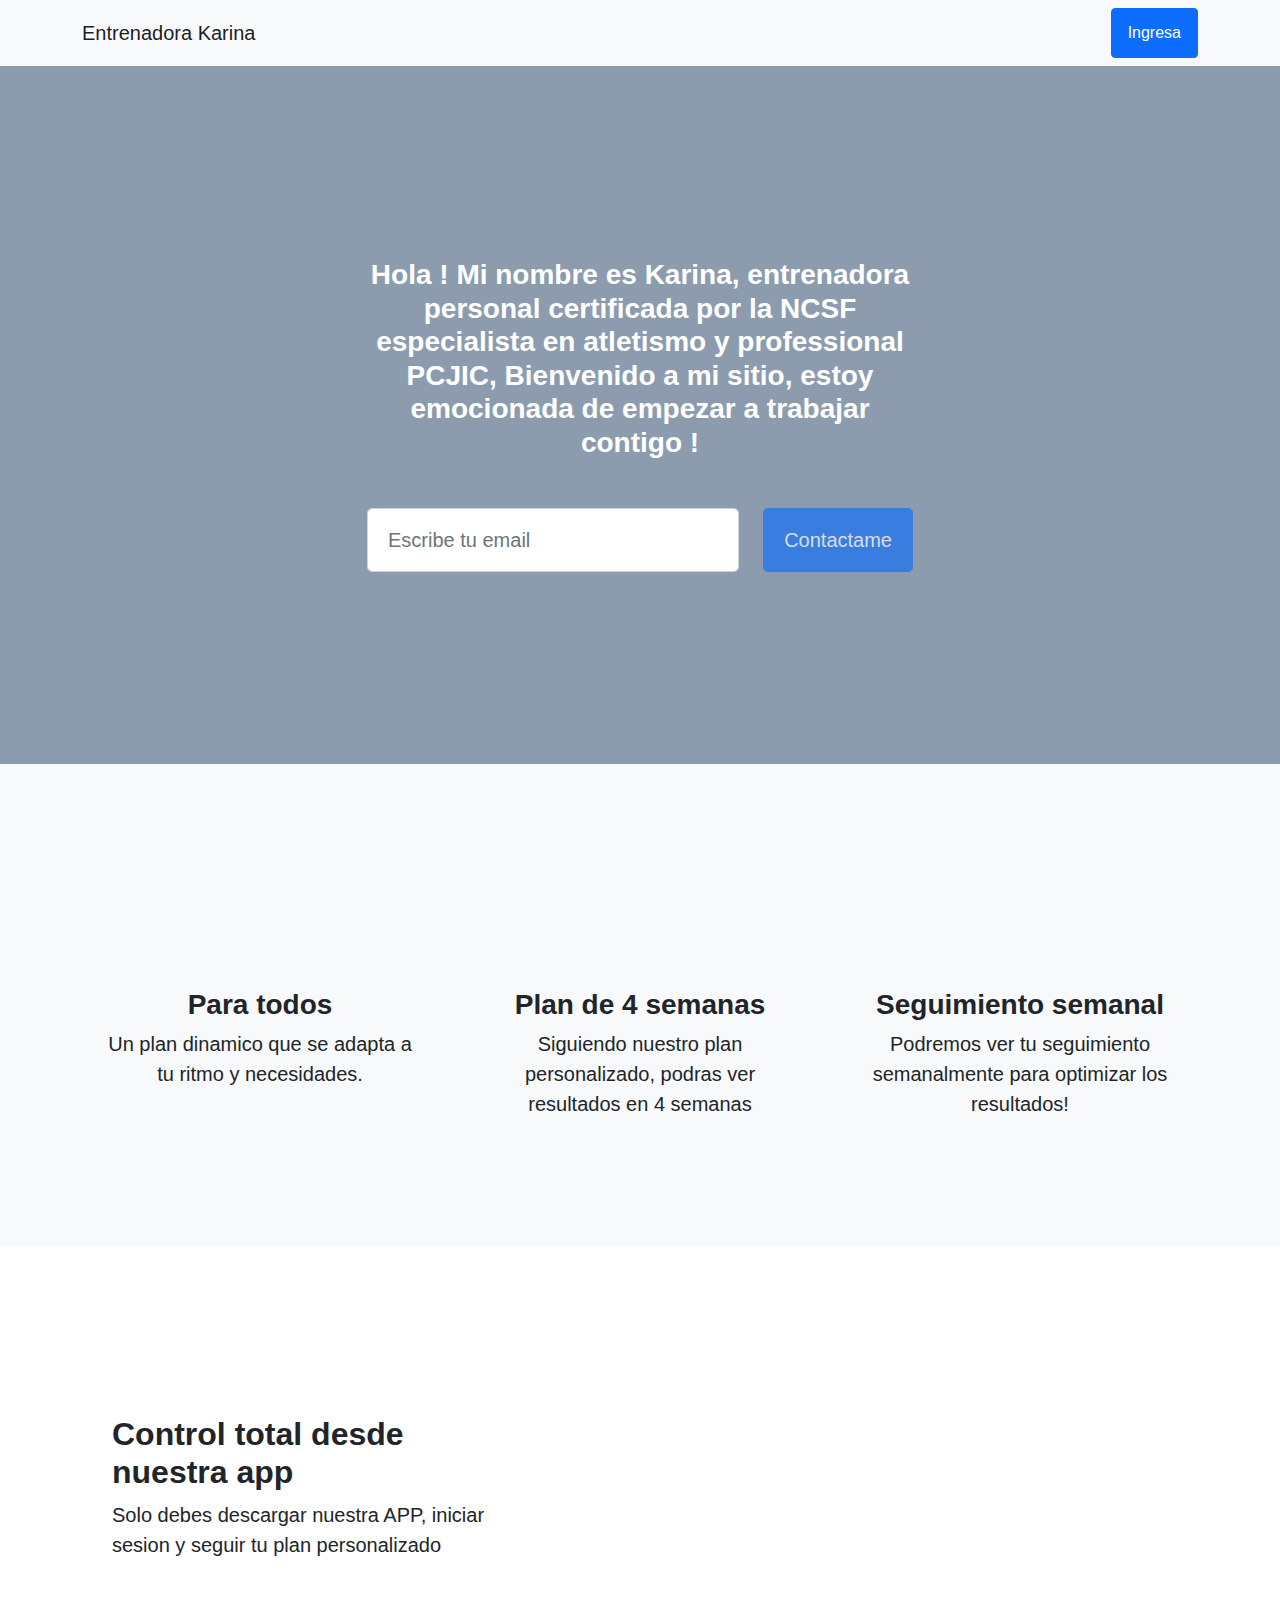
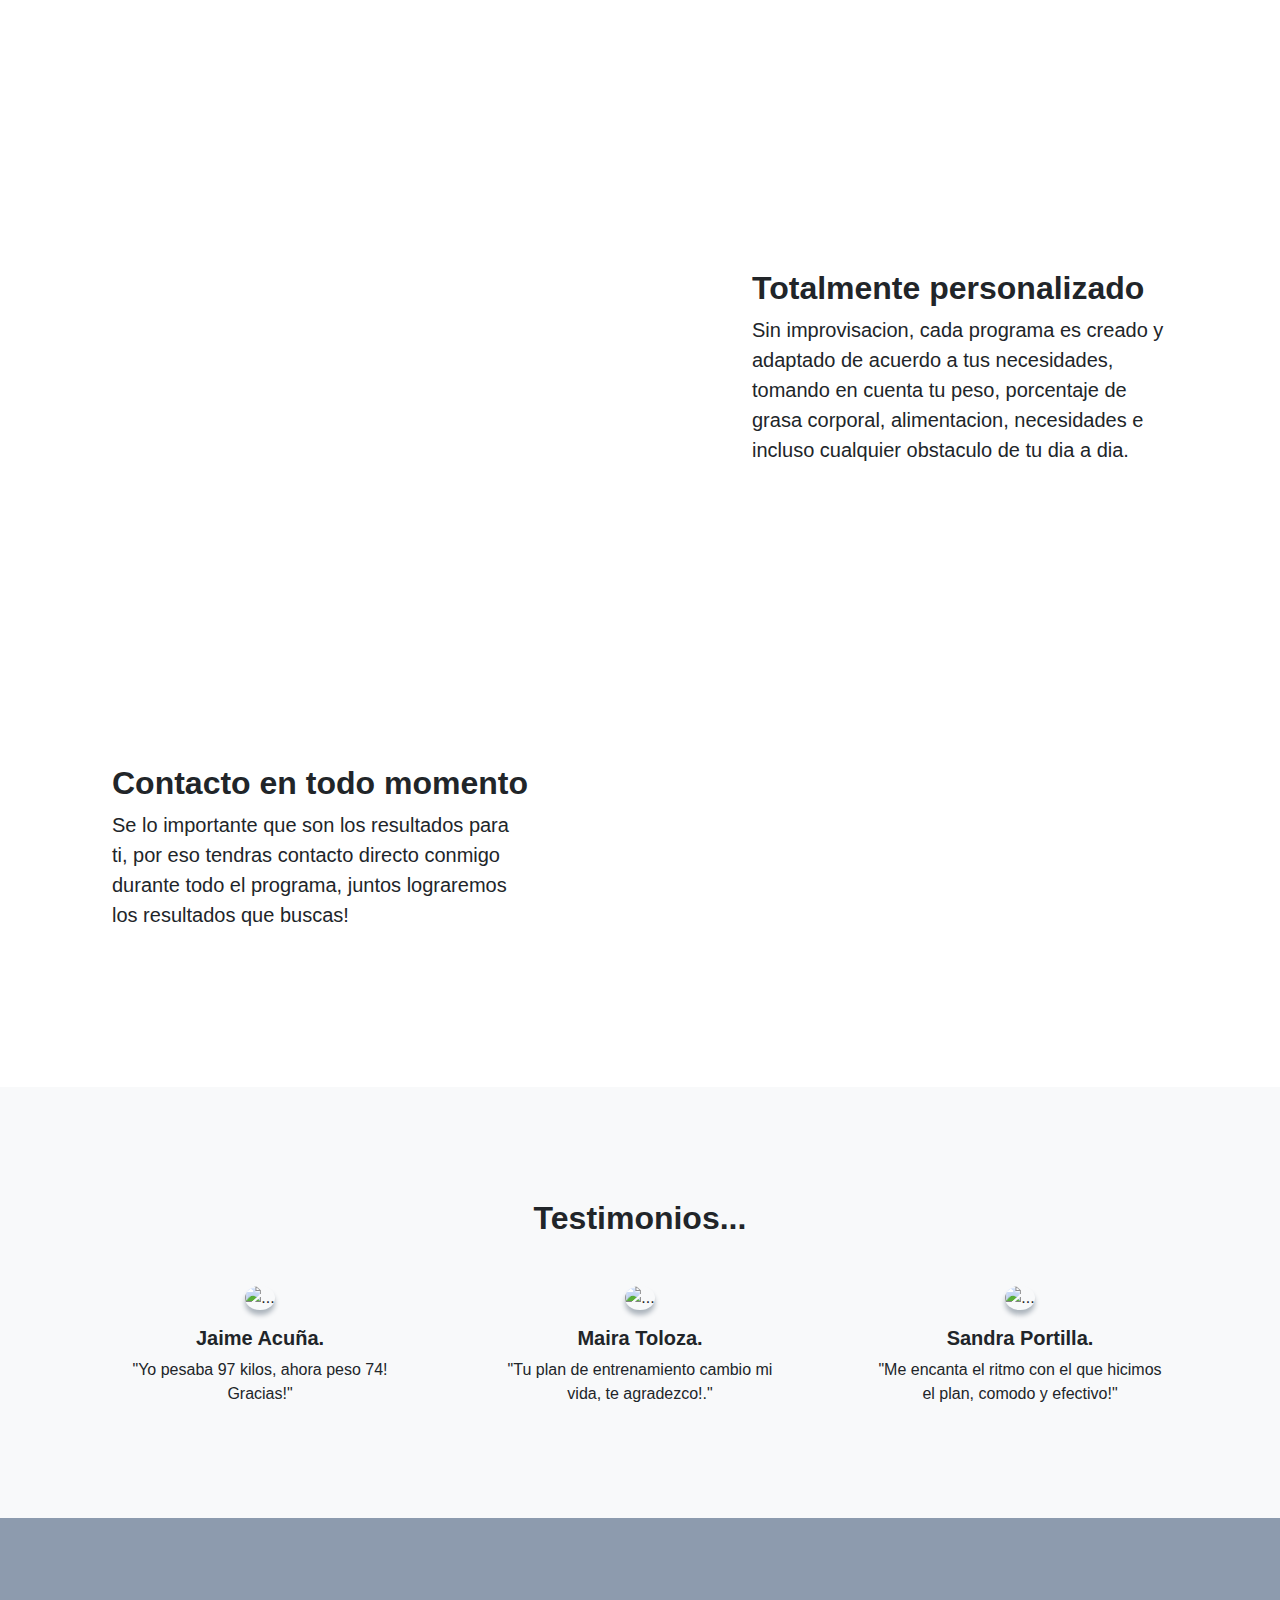
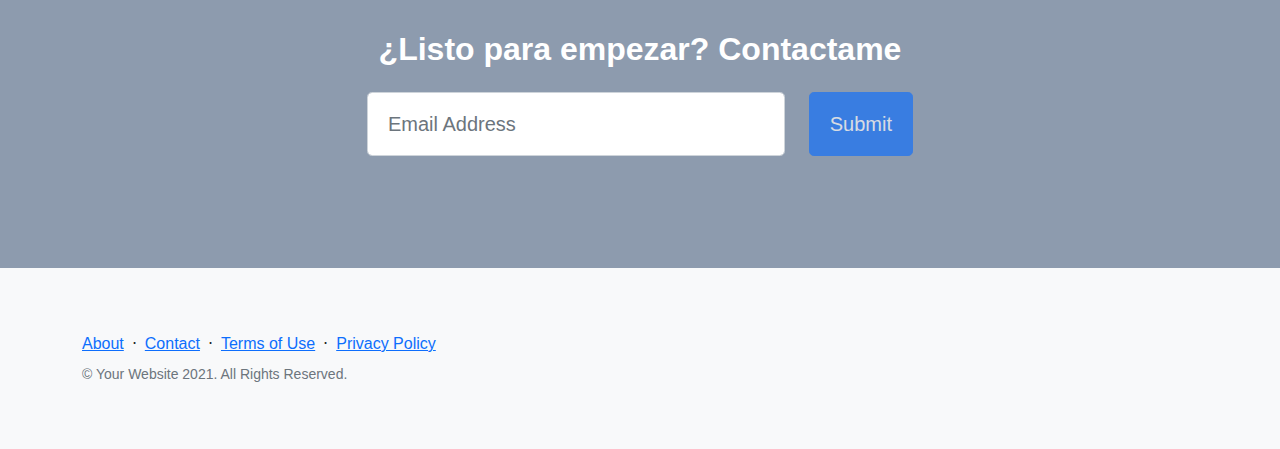
==== index.html @ 5a726311 "Add files via upload" ====
<!DOCTYPE html><html lang="en"><head>
  <meta charset="utf-8">
  <title>CV</title>
  <base href="/">
  <meta name="viewport" content="width=device-width, initial-scale=1">
  <link rel="icon" type="image/x-icon" href="favicon.ico">
<style>:root{--bs-blue:#0d6efd;--bs-indigo:#6610f2;--bs-purple:#6f42c1;--bs-pink:#d63384;--bs-red:#dc3545;--bs-orange:#fd7e14;--bs-yellow:#ffc107;--bs-green:#198754;--bs-teal:#20c997;--bs-cyan:#0dcaf0;--bs-white:#fff;--bs-gray:#6c757d;--bs-gray-dark:#343a40;--bs-gray-100:#f8f9fa;--bs-gray-200:#e9ecef;--bs-gray-300:#dee2e6;--bs-gray-400:#ced4da;--bs-gray-500:#adb5bd;--bs-gray-600:#6c757d;--bs-gray-700:#495057;--bs-gray-800:#343a40;--bs-gray-900:#212529;--bs-primary:#0d6efd;--bs-secondary:#6c757d;--bs-success:#198754;--bs-info:#0dcaf0;--bs-warning:#ffc107;--bs-danger:#dc3545;--bs-light:#f8f9fa;--bs-dark:#212529;--bs-primary-rgb:13, 110, 253;--bs-secondary-rgb:108, 117, 125;--bs-success-rgb:25, 135, 84;--bs-info-rgb:13, 202, 240;--bs-warning-rgb:255, 193, 7;--bs-danger-rgb:220, 53, 69;--bs-light-rgb:248, 249, 250;--bs-dark-rgb:33, 37, 41;--bs-white-rgb:255, 255, 255;--bs-black-rgb:0, 0, 0;--bs-body-color-rgb:33, 37, 41;--bs-body-bg-rgb:255, 255, 255;--bs-font-sans-serif:system-ui, -apple-system, "Segoe UI", Roboto, "Helvetica Neue", Arial, "Noto Sans", "Liberation Sans", sans-serif, "Apple Color Emoji", "Segoe UI Emoji", "Segoe UI Symbol", "Noto Color Emoji";--bs-font-monospace:SFMono-Regular, Menlo, Monaco, Consolas, "Liberation Mono", "Courier New", monospace;--bs-gradient:linear-gradient(180deg, rgba(255, 255, 255, .15), rgba(255, 255, 255, 0));--bs-body-font-family:Lato, -apple-system, BlinkMacSystemFont, Segoe UI, Roboto, Helvetica Neue, Arial, sans-serif, Apple Color Emoji, Segoe UI Emoji, Segoe UI Symbol, Noto Color Emoji;--bs-body-font-size:1rem;--bs-body-font-weight:400;--bs-body-line-height:1.5;--bs-body-color:#212529;--bs-body-bg:#fff}*,*:before,*:after{box-sizing:border-box}@media (prefers-reduced-motion: no-preference){:root{scroll-behavior:smooth}}body{margin:0;font-family:var(--bs-body-font-family);font-size:var(--bs-body-font-size);font-weight:var(--bs-body-font-weight);line-height:var(--bs-body-line-height);color:var(--bs-body-color);text-align:var(--bs-body-text-align);background-color:var(--bs-body-bg);-webkit-text-size-adjust:100%;-webkit-tap-highlight-color:rgba(0,0,0,0)}</style><link rel="stylesheet" href="styles.e2f59f0af51dea99.css" media="print" onload="this.media='all'"><noscript><link rel="stylesheet" href="styles.e2f59f0af51dea99.css"></noscript></head>
<body>
  <app-root></app-root>
<script src="runtime.e2c9b19d5c4a4016.js" type="module"></script><script src="polyfills.3b43bd88f3880bba.js" type="module"></script><script src="scripts.d58725ca9911d885.js" defer></script><script src="main.9720ee93a40062c8.js" type="module"></script>

</body></html>
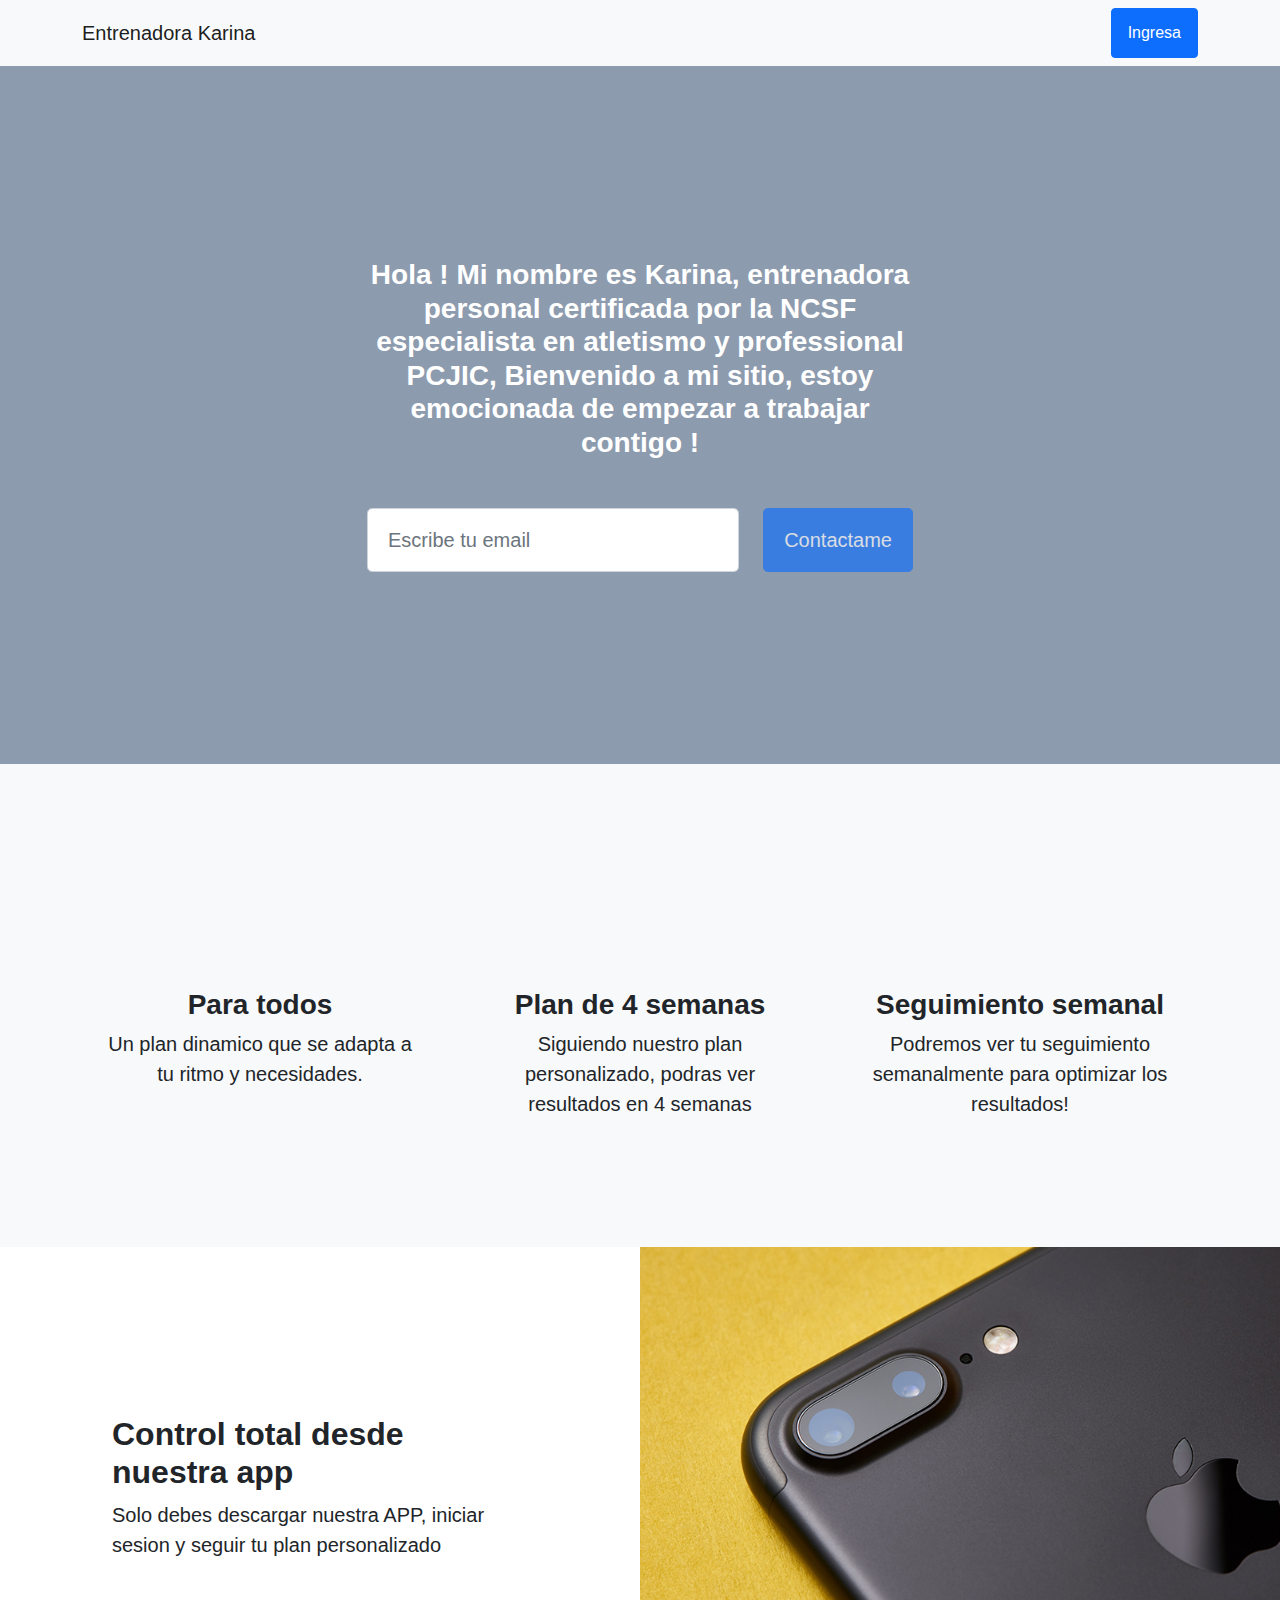
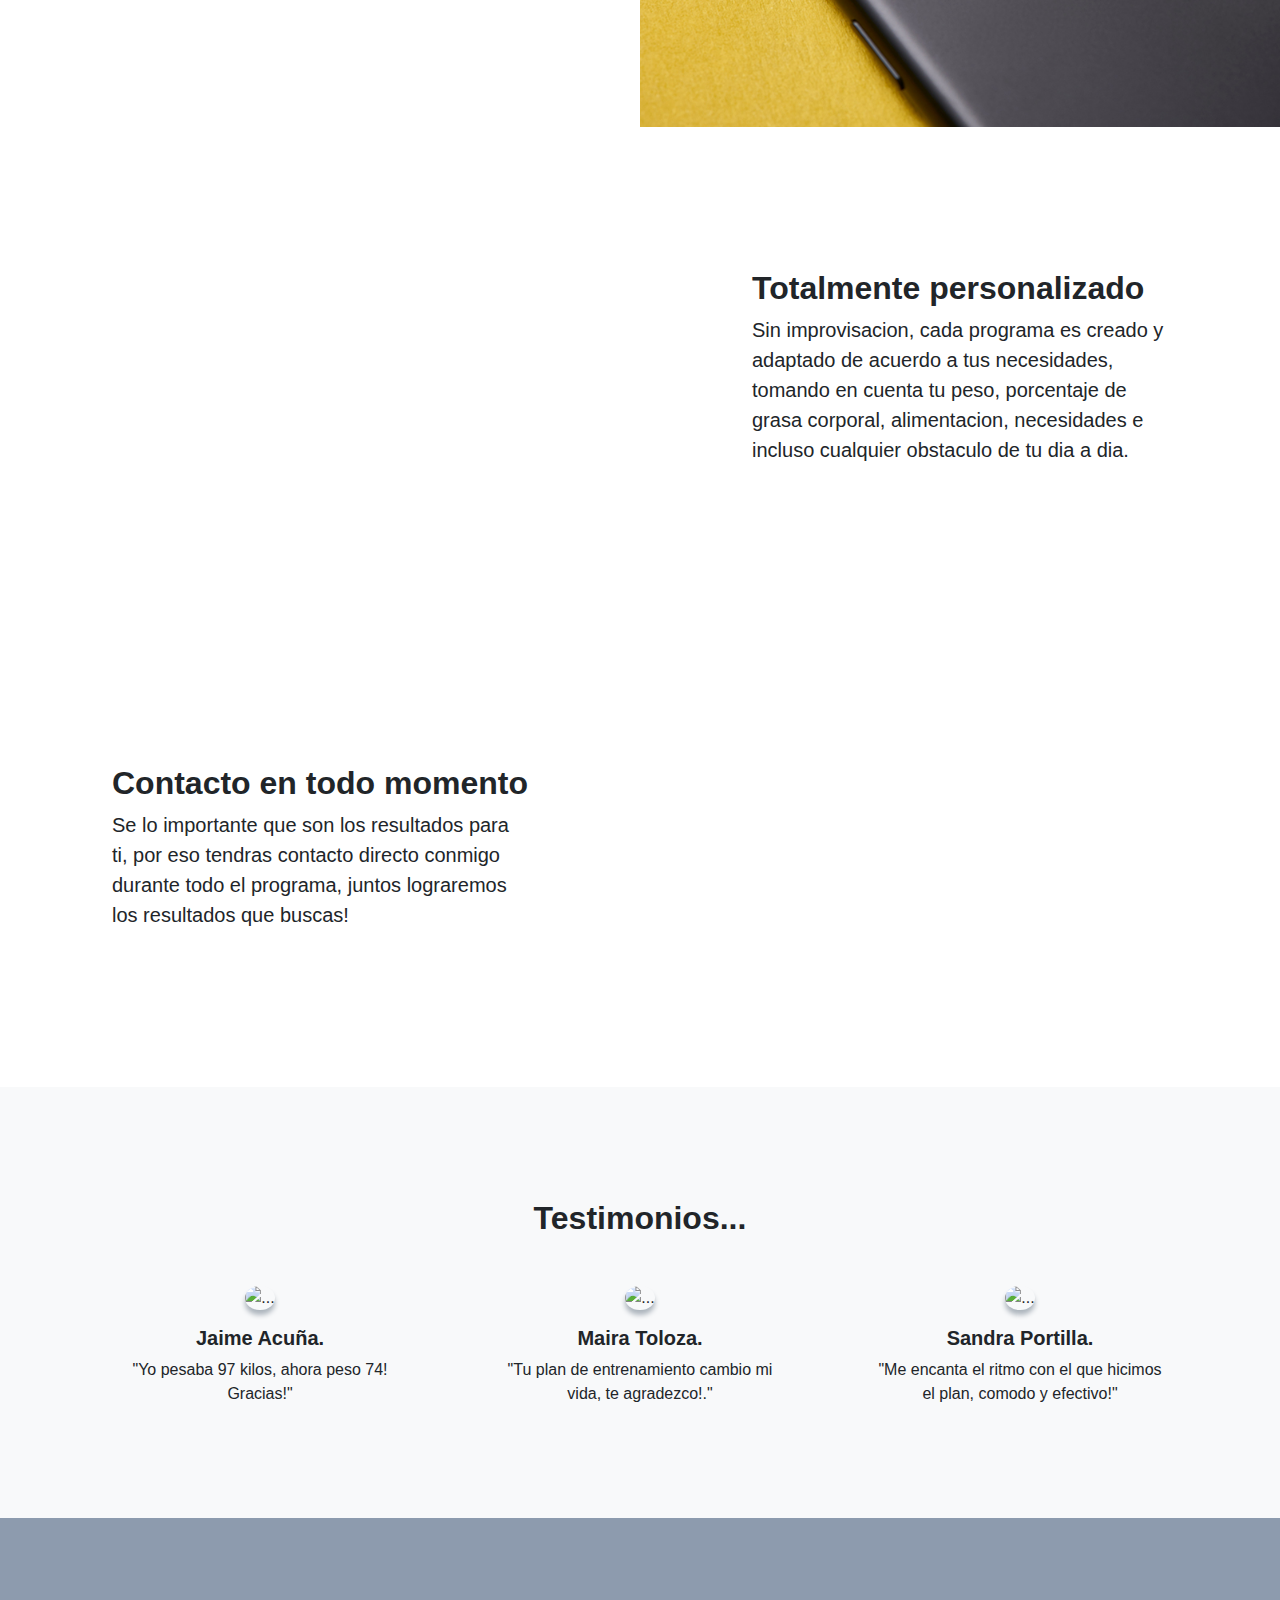
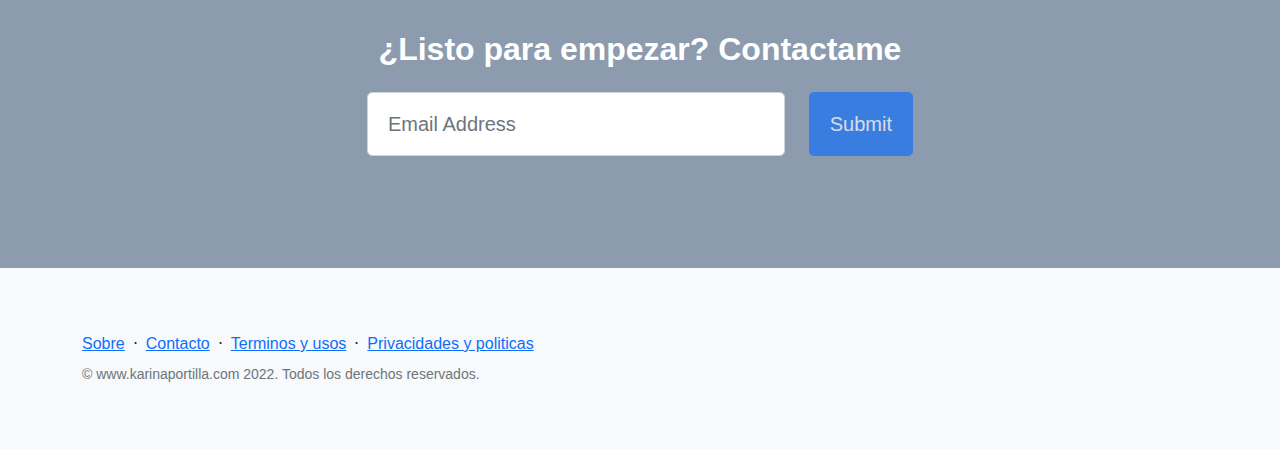
==== commit 997b8c19: "Add files via upload" ====
--- a/index.html
+++ b/index.html
@@ -7,6 +7,6 @@
 <style>:root{--bs-blue:#0d6efd;--bs-indigo:#6610f2;--bs-purple:#6f42c1;--bs-pink:#d63384;--bs-red:#dc3545;--bs-orange:#fd7e14;--bs-yellow:#ffc107;--bs-green:#198754;--bs-teal:#20c997;--bs-cyan:#0dcaf0;--bs-white:#fff;--bs-gray:#6c757d;--bs-gray-dark:#343a40;--bs-gray-100:#f8f9fa;--bs-gray-200:#e9ecef;--bs-gray-300:#dee2e6;--bs-gray-400:#ced4da;--bs-gray-500:#adb5bd;--bs-gray-600:#6c757d;--bs-gray-700:#495057;--bs-gray-800:#343a40;--bs-gray-900:#212529;--bs-primary:#0d6efd;--bs-secondary:#6c757d;--bs-success:#198754;--bs-info:#0dcaf0;--bs-warning:#ffc107;--bs-danger:#dc3545;--bs-light:#f8f9fa;--bs-dark:#212529;--bs-primary-rgb:13, 110, 253;--bs-secondary-rgb:108, 117, 125;--bs-success-rgb:25, 135, 84;--bs-info-rgb:13, 202, 240;--bs-warning-rgb:255, 193, 7;--bs-danger-rgb:220, 53, 69;--bs-light-rgb:248, 249, 250;--bs-dark-rgb:33, 37, 41;--bs-white-rgb:255, 255, 255;--bs-black-rgb:0, 0, 0;--bs-body-color-rgb:33, 37, 41;--bs-body-bg-rgb:255, 255, 255;--bs-font-sans-serif:system-ui, -apple-system, "Segoe UI", Roboto, "Helvetica Neue", Arial, "Noto Sans", "Liberation Sans", sans-serif, "Apple Color Emoji", "Segoe UI Emoji", "Segoe UI Symbol", "Noto Color Emoji";--bs-font-monospace:SFMono-Regular, Menlo, Monaco, Consolas, "Liberation Mono", "Courier New", monospace;--bs-gradient:linear-gradient(180deg, rgba(255, 255, 255, .15), rgba(255, 255, 255, 0));--bs-body-font-family:Lato, -apple-system, BlinkMacSystemFont, Segoe UI, Roboto, Helvetica Neue, Arial, sans-serif, Apple Color Emoji, Segoe UI Emoji, Segoe UI Symbol, Noto Color Emoji;--bs-body-font-size:1rem;--bs-body-font-weight:400;--bs-body-line-height:1.5;--bs-body-color:#212529;--bs-body-bg:#fff}*,*:before,*:after{box-sizing:border-box}@media (prefers-reduced-motion: no-preference){:root{scroll-behavior:smooth}}body{margin:0;font-family:var(--bs-body-font-family);font-size:var(--bs-body-font-size);font-weight:var(--bs-body-font-weight);line-height:var(--bs-body-line-height);color:var(--bs-body-color);text-align:var(--bs-body-text-align);background-color:var(--bs-body-bg);-webkit-text-size-adjust:100%;-webkit-tap-highlight-color:rgba(0,0,0,0)}</style><link rel="stylesheet" href="styles.e2f59f0af51dea99.css" media="print" onload="this.media='all'"><noscript><link rel="stylesheet" href="styles.e2f59f0af51dea99.css"></noscript></head>
 <body>
   <app-root></app-root>
-<script src="runtime.e2c9b19d5c4a4016.js" type="module"></script><script src="polyfills.3b43bd88f3880bba.js" type="module"></script><script src="scripts.d58725ca9911d885.js" defer></script><script src="main.9720ee93a40062c8.js" type="module"></script>
+<script src="runtime.e2c9b19d5c4a4016.js" type="module"></script><script src="polyfills.3b43bd88f3880bba.js" type="module"></script><script src="scripts.d58725ca9911d885.js" defer></script><script src="main.10949dfa652da45e.js" type="module"></script>
 
 </body></html>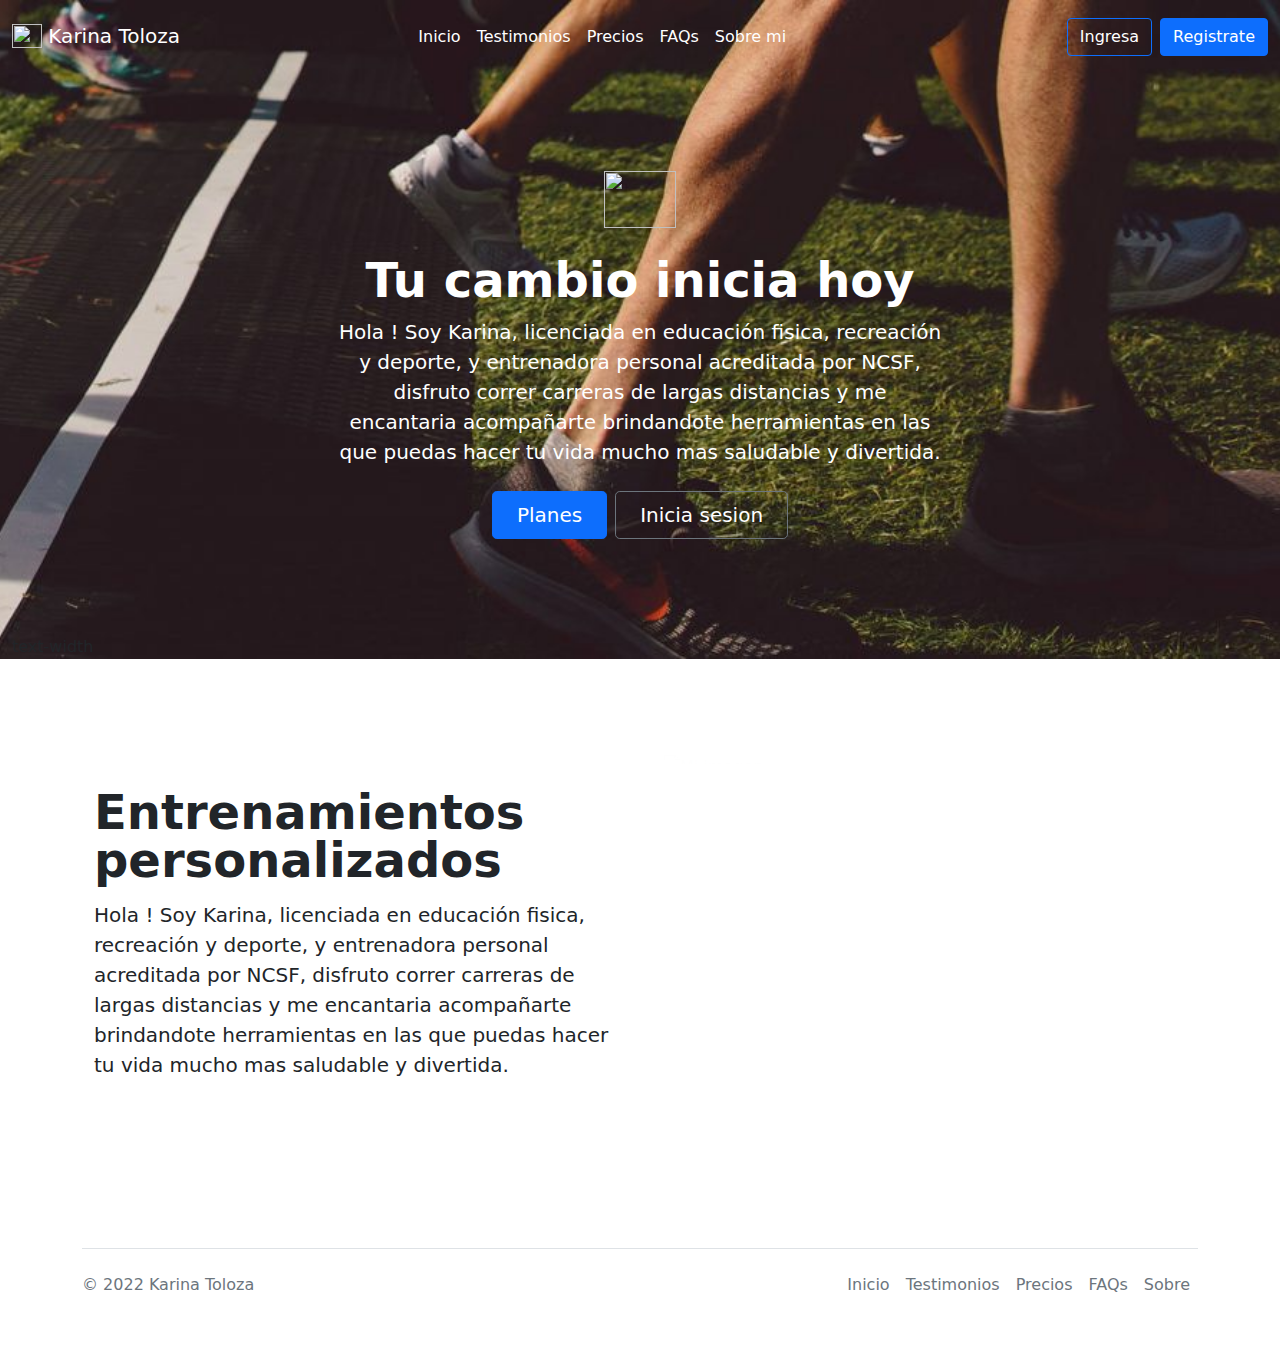
==== commit 876db4f0: "Add files via upload" ====
--- a/index.html
+++ b/index.html
@@ -1,12 +1,12 @@
 <!DOCTYPE html><html lang="en"><head>
   <meta charset="utf-8">
-  <title>CV</title>
+  <title>Karina Toloza</title>
   <base href="/">
   <meta name="viewport" content="width=device-width, initial-scale=1">
   <link rel="icon" type="image/x-icon" href="favicon.ico">
-<style>:root{--bs-blue:#0d6efd;--bs-indigo:#6610f2;--bs-purple:#6f42c1;--bs-pink:#d63384;--bs-red:#dc3545;--bs-orange:#fd7e14;--bs-yellow:#ffc107;--bs-green:#198754;--bs-teal:#20c997;--bs-cyan:#0dcaf0;--bs-white:#fff;--bs-gray:#6c757d;--bs-gray-dark:#343a40;--bs-gray-100:#f8f9fa;--bs-gray-200:#e9ecef;--bs-gray-300:#dee2e6;--bs-gray-400:#ced4da;--bs-gray-500:#adb5bd;--bs-gray-600:#6c757d;--bs-gray-700:#495057;--bs-gray-800:#343a40;--bs-gray-900:#212529;--bs-primary:#0d6efd;--bs-secondary:#6c757d;--bs-success:#198754;--bs-info:#0dcaf0;--bs-warning:#ffc107;--bs-danger:#dc3545;--bs-light:#f8f9fa;--bs-dark:#212529;--bs-primary-rgb:13, 110, 253;--bs-secondary-rgb:108, 117, 125;--bs-success-rgb:25, 135, 84;--bs-info-rgb:13, 202, 240;--bs-warning-rgb:255, 193, 7;--bs-danger-rgb:220, 53, 69;--bs-light-rgb:248, 249, 250;--bs-dark-rgb:33, 37, 41;--bs-white-rgb:255, 255, 255;--bs-black-rgb:0, 0, 0;--bs-body-color-rgb:33, 37, 41;--bs-body-bg-rgb:255, 255, 255;--bs-font-sans-serif:system-ui, -apple-system, "Segoe UI", Roboto, "Helvetica Neue", Arial, "Noto Sans", "Liberation Sans", sans-serif, "Apple Color Emoji", "Segoe UI Emoji", "Segoe UI Symbol", "Noto Color Emoji";--bs-font-monospace:SFMono-Regular, Menlo, Monaco, Consolas, "Liberation Mono", "Courier New", monospace;--bs-gradient:linear-gradient(180deg, rgba(255, 255, 255, .15), rgba(255, 255, 255, 0));--bs-body-font-family:Lato, -apple-system, BlinkMacSystemFont, Segoe UI, Roboto, Helvetica Neue, Arial, sans-serif, Apple Color Emoji, Segoe UI Emoji, Segoe UI Symbol, Noto Color Emoji;--bs-body-font-size:1rem;--bs-body-font-weight:400;--bs-body-line-height:1.5;--bs-body-color:#212529;--bs-body-bg:#fff}*,*:before,*:after{box-sizing:border-box}@media (prefers-reduced-motion: no-preference){:root{scroll-behavior:smooth}}body{margin:0;font-family:var(--bs-body-font-family);font-size:var(--bs-body-font-size);font-weight:var(--bs-body-font-weight);line-height:var(--bs-body-line-height);color:var(--bs-body-color);text-align:var(--bs-body-text-align);background-color:var(--bs-body-bg);-webkit-text-size-adjust:100%;-webkit-tap-highlight-color:rgba(0,0,0,0)}</style><link rel="stylesheet" href="styles.e2f59f0af51dea99.css" media="print" onload="this.media='all'"><noscript><link rel="stylesheet" href="styles.e2f59f0af51dea99.css"></noscript></head>
+<style>@charset "UTF-8";:root{--bs-blue:#0d6efd;--bs-indigo:#6610f2;--bs-purple:#6f42c1;--bs-pink:#d63384;--bs-red:#dc3545;--bs-orange:#fd7e14;--bs-yellow:#ffc107;--bs-green:#198754;--bs-teal:#20c997;--bs-cyan:#0dcaf0;--bs-white:#fff;--bs-gray:#6c757d;--bs-gray-dark:#343a40;--bs-gray-100:#f8f9fa;--bs-gray-200:#e9ecef;--bs-gray-300:#dee2e6;--bs-gray-400:#ced4da;--bs-gray-500:#adb5bd;--bs-gray-600:#6c757d;--bs-gray-700:#495057;--bs-gray-800:#343a40;--bs-gray-900:#212529;--bs-primary:#0d6efd;--bs-secondary:#6c757d;--bs-success:#198754;--bs-info:#0dcaf0;--bs-warning:#ffc107;--bs-danger:#dc3545;--bs-light:#f8f9fa;--bs-dark:#212529;--bs-primary-rgb:13,110,253;--bs-secondary-rgb:108,117,125;--bs-success-rgb:25,135,84;--bs-info-rgb:13,202,240;--bs-warning-rgb:255,193,7;--bs-danger-rgb:220,53,69;--bs-light-rgb:248,249,250;--bs-dark-rgb:33,37,41;--bs-white-rgb:255,255,255;--bs-black-rgb:0,0,0;--bs-body-color-rgb:33,37,41;--bs-body-bg-rgb:255,255,255;--bs-font-sans-serif:system-ui,-apple-system,"Segoe UI",Roboto,"Helvetica Neue",Arial,"Noto Sans","Liberation Sans",sans-serif,"Apple Color Emoji","Segoe UI Emoji","Segoe UI Symbol","Noto Color Emoji";--bs-font-monospace:SFMono-Regular,Menlo,Monaco,Consolas,"Liberation Mono","Courier New",monospace;--bs-gradient:linear-gradient(180deg, rgba(255, 255, 255, .15), rgba(255, 255, 255, 0));--bs-body-font-family:var(--bs-font-sans-serif);--bs-body-font-size:1rem;--bs-body-font-weight:400;--bs-body-line-height:1.5;--bs-body-color:#212529;--bs-body-bg:#fff}*,:after,:before{box-sizing:border-box}@media (prefers-reduced-motion:no-preference){:root{scroll-behavior:smooth}}body{margin:0;font-family:var(--bs-body-font-family);font-size:var(--bs-body-font-size);font-weight:var(--bs-body-font-weight);line-height:var(--bs-body-line-height);color:var(--bs-body-color);text-align:var(--bs-body-text-align);background-color:var(--bs-body-bg);-webkit-text-size-adjust:100%;-webkit-tap-highlight-color:transparent}</style><link rel="stylesheet" href="styles.bd93e26387004ab3.css" media="print" onload="this.media='all'"><noscript><link rel="stylesheet" href="styles.bd93e26387004ab3.css"></noscript></head>
 <body>
   <app-root></app-root>
-<script src="runtime.e2c9b19d5c4a4016.js" type="module"></script><script src="polyfills.3b43bd88f3880bba.js" type="module"></script><script src="scripts.d58725ca9911d885.js" defer></script><script src="main.10949dfa652da45e.js" type="module"></script>
+<script src="runtime.6f9b2f0ec71029da.js" type="module"></script><script src="polyfills.1429a32eb994890d.js" type="module"></script><script src="scripts.357c01f9569cddb2.js" defer></script><script src="main.7a10c04fdaa58787.js" type="module"></script>
 
 </body></html>--- a/styles.bd93e26387004ab3.css
+++ b/styles.bd93e26387004ab3.css
@@ -0,0 +1,6 @@
+@charset "UTF-8";/*!
+ * Bootstrap v5.1.3 (https://getbootstrap.com/)
+ * Copyright 2011-2021 The Bootstrap Authors
+ * Copyright 2011-2021 Twitter, Inc.
+ * Licensed under MIT (https://github.com/twbs/bootstrap/blob/main/LICENSE)
+ */:root{--bs-blue:#0d6efd;--bs-indigo:#6610f2;--bs-purple:#6f42c1;--bs-pink:#d63384;--bs-red:#dc3545;--bs-orange:#fd7e14;--bs-yellow:#ffc107;--bs-green:#198754;--bs-teal:#20c997;--bs-cyan:#0dcaf0;--bs-white:#fff;--bs-gray:#6c757d;--bs-gray-dark:#343a40;--bs-gray-100:#f8f9fa;--bs-gray-200:#e9ecef;--bs-gray-300:#dee2e6;--bs-gray-400:#ced4da;--bs-gray-500:#adb5bd;--bs-gray-600:#6c757d;--bs-gray-700:#495057;--bs-gray-800:#343a40;--bs-gray-900:#212529;--bs-primary:#0d6efd;--bs-secondary:#6c757d;--bs-success:#198754;--bs-info:#0dcaf0;--bs-warning:#ffc107;--bs-danger:#dc3545;--bs-light:#f8f9fa;--bs-dark:#212529;--bs-primary-rgb:13,110,253;--bs-secondary-rgb:108,117,125;--bs-success-rgb:25,135,84;--bs-info-rgb:13,202,240;--bs-warning-rgb:255,193,7;--bs-danger-rgb:220,53,69;--bs-light-rgb:248,249,250;--bs-dark-rgb:33,37,41;--bs-white-rgb:255,255,255;--bs-black-rgb:0,0,0;--bs-body-color-rgb:33,37,41;--bs-body-bg-rgb:255,255,255;--bs-font-sans-serif:system-ui,-apple-system,"Segoe UI",Roboto,"Helvetica Neue",Arial,"Noto Sans","Liberation Sans",sans-serif,"Apple Color Emoji","Segoe UI Emoji","Segoe UI Symbol","Noto Color Emoji";--bs-font-monospace:SFMono-Regular,Menlo,Monaco,Consolas,"Liberation Mono","Courier New",monospace;--bs-gradient:linear-gradient(180deg, rgba(255, 255, 255, .15), rgba(255, 255, 255, 0));--bs-body-font-family:var(--bs-font-sans-serif);--bs-body-font-size:1rem;--bs-body-font-weight:400;--bs-body-line-height:1.5;--bs-body-color:#212529;--bs-body-bg:#fff}*,:after,:before{box-sizing:border-box}@media (prefers-reduced-motion:no-preference){:root{scroll-behavior:smooth}}body{margin:0;font-family:var(--bs-body-font-family);font-size:var(--bs-body-font-size);font-weight:var(--bs-body-font-weight);line-height:var(--bs-body-line-height);color:var(--bs-body-color);text-align:var(--bs-body-text-align);background-color:var(--bs-body-bg);-webkit-text-size-adjust:100%;-webkit-tap-highlight-color:transparent}hr{margin:1rem 0;color:inherit;background-color:currentColor;border:0;opacity:.25}hr:not([size]){height:1px}.h1,.h2,.h3,.h4,.h5,.h6,h1,h2,h3,h4,h5,h6{margin-top:0;margin-bottom:.5rem;font-weight:500;line-height:1.2}.h1,h1{font-size:calc(1.375rem + 1.5vw)}@media (min-width:1200px){.h1,h1{font-size:2.5rem}}.h2,h2{font-size:calc(1.325rem + .9vw)}@media (min-width:1200px){.h2,h2{font-size:2rem}}.h3,h3{font-size:calc(1.3rem + .6vw)}@media (min-width:1200px){.h3,h3{font-size:1.75rem}}.h4,h4{font-size:calc(1.275rem + .3vw)}@media (min-width:1200px){.h4,h4{font-size:1.5rem}}.h5,h5{font-size:1.25rem}.h6,h6{font-size:1rem}p{margin-top:0;margin-bottom:1rem}abbr[data-bs-original-title],abbr[title]{-webkit-text-decoration:underline dotted;text-decoration:underline dotted;cursor:help;-webkit-text-decoration-skip-ink:none;text-decoration-skip-ink:none}address{margin-bottom:1rem;font-style:normal;line-height:inherit}ol,ul{padding-left:2rem}dl,ol,ul{margin-top:0;margin-bottom:1rem}ol ol,ol ul,ul ol,ul ul{margin-bottom:0}dt{font-weight:700}dd{margin-bottom:.5rem;margin-left:0}blockquote{margin:0 0 1rem}b,strong{font-weight:bolder}.small,small{font-size:.875em}.mark,mark{padding:.2em;background-color:#fcf8e3}sub,sup{position:relative;font-size:.75em;line-height:0;vertical-align:baseline}sub{bottom:-.25em}sup{top:-.5em}a{color:#0d6efd;text-decoration:underline}a:hover{color:#0a58ca}a:not([href]):not([class]),a:not([href]):not([class]):hover{color:inherit;text-decoration:none}code,kbd,pre,samp{font-family:var(--bs-font-monospace);font-size:1em;direction:ltr;unicode-bidi:bidi-override}pre{display:block;margin-top:0;margin-bottom:1rem;overflow:auto;font-size:.875em}pre code{font-size:inherit;color:inherit;word-break:normal}code{font-size:.875em;color:#d63384;word-wrap:break-word}a>code{color:inherit}kbd{padding:.2rem .4rem;font-size:.875em;color:#fff;background-color:#212529;border-radius:.2rem}kbd kbd{padding:0;font-size:1em;font-weight:700}figure{margin:0 0 1rem}img,svg{vertical-align:middle}table{caption-side:bottom;border-collapse:collapse}caption{padding-top:.5rem;padding-bottom:.5rem;color:#6c757d;text-align:left}th{text-align:inherit;text-align:-webkit-match-parent}tbody,td,tfoot,th,thead,tr{border-color:inherit;border-style:solid;border-width:0}label{display:inline-block}button{border-radius:0}button:focus:not(:focus-visible){outline:0}button,input,optgroup,select,textarea{margin:0;font-family:inherit;font-size:inherit;line-height:inherit}button,select{text-transform:none}[role=button]{cursor:pointer}select{word-wrap:normal}select:disabled{opacity:1}[list]::-webkit-calendar-picker-indicator{display:none}[type=button],[type=reset],[type=submit],button{-webkit-appearance:button}[type=button]:not(:disabled),[type=reset]:not(:disabled),[type=submit]:not(:disabled),button:not(:disabled){cursor:pointer}::-moz-focus-inner{padding:0;border-style:none}textarea{resize:vertical}fieldset{min-width:0;padding:0;margin:0;border:0}legend{float:left;width:100%;padding:0;margin-bottom:.5rem;font-size:calc(1.275rem + .3vw);line-height:inherit}@media (min-width:1200px){legend{font-size:1.5rem}}legend+*{clear:left}::-webkit-datetime-edit-day-field,::-webkit-datetime-edit-fields-wrapper,::-webkit-datetime-edit-hour-field,::-webkit-datetime-edit-minute,::-webkit-datetime-edit-month-field,::-webkit-datetime-edit-text,::-webkit-datetime-edit-year-field{padding:0}::-webkit-inner-spin-button{height:auto}[type=search]{outline-offset:-2px;-webkit-appearance:textfield}::-webkit-search-decoration{-webkit-appearance:none}::-webkit-color-swatch-wrapper{padding:0}::-webkit-file-upload-button{font:inherit}::file-selector-button{font:inherit}::-webkit-file-upload-button{font:inherit;-webkit-appearance:button}output{display:inline-block}iframe{border:0}summary{display:list-item;cursor:pointer}progress{vertical-align:baseline}[hidden]{display:none!important}.lead{font-size:1.25rem;font-weight:300}.display-1{font-size:calc(1.625rem + 4.5vw);font-weight:300;line-height:1.2}@media (min-width:1200px){.display-1{font-size:5rem}}.display-2{font-size:calc(1.575rem + 3.9vw);font-weight:300;line-height:1.2}@media (min-width:1200px){.display-2{font-size:4.5rem}}.display-3{font-size:calc(1.525rem + 3.3vw);font-weight:300;line-height:1.2}@media (min-width:1200px){.display-3{font-size:4rem}}.display-4{font-size:calc(1.475rem + 2.7vw);font-weight:300;line-height:1.2}@media (min-width:1200px){.display-4{font-size:3.5rem}}.display-5{font-size:calc(1.425rem + 2.1vw);font-weight:300;line-height:1.2}@media (min-width:1200px){.display-5{font-size:3rem}}.display-6{font-size:calc(1.375rem + 1.5vw);font-weight:300;line-height:1.2}@media (min-width:1200px){.display-6{font-size:2.5rem}}.list-unstyled,.list-inline{padding-left:0;list-style:none}.list-inline-item{display:inline-block}.list-inline-item:not(:last-child){margin-right:.5rem}.initialism{font-size:.875em;text-transform:uppercase}.blockquote{margin-bottom:1rem;font-size:1.25rem}.blockquote>:last-child{margin-bottom:0}.blockquote-footer{margin-top:-1rem;margin-bottom:1rem;font-size:.875em;color:#6c757d}.blockquote-footer:before{content:"\2014\a0"}.img-fluid{max-width:100%;height:auto}.img-thumbnail{padding:.25rem;background-color:#fff;border:1px solid #dee2e6;border-radius:.25rem;max-width:100%;height:auto}.figure{display:inline-block}.figure-img{margin-bottom:.5rem;line-height:1}.figure-caption{font-size:.875em;color:#6c757d}.container,.container-fluid,.container-lg,.container-md,.container-sm,.container-xl,.container-xxl{width:100%;padding-right:var(--bs-gutter-x,.75rem);padding-left:var(--bs-gutter-x,.75rem);margin-right:auto;margin-left:auto}@media (min-width:576px){.container,.container-sm{max-width:540px}}@media (min-width:768px){.container,.container-md,.container-sm{max-width:720px}}@media (min-width:992px){.container,.container-lg,.container-md,.container-sm{max-width:960px}}@media (min-width:1200px){.container,.container-lg,.container-md,.container-sm,.container-xl{max-width:1140px}}@media (min-width:1400px){.container,.container-lg,.container-md,.container-sm,.container-xl,.container-xxl{max-width:1320px}}.row{--bs-gutter-x:1.5rem;--bs-gutter-y:0;display:flex;flex-wrap:wrap;margin-top:calc(-1 * var(--bs-gutter-y));margin-right:calc(-.5 * var(--bs-gutter-x));margin-left:calc(-.5 * var(--bs-gutter-x))}.row>*{flex-shrink:0;width:100%;max-width:100%;padding-right:calc(var(--bs-gutter-x) * .5);padding-left:calc(var(--bs-gutter-x) * .5);margin-top:var(--bs-gutter-y)}.col{flex:1 0 0%}.row-cols-auto>*{flex:0 0 auto;width:auto}.row-cols-1>*{flex:0 0 auto;width:100%}.row-cols-2>*{flex:0 0 auto;width:50%}.row-cols-3>*{flex:0 0 auto;width:33.3333333333%}.row-cols-4>*{flex:0 0 auto;width:25%}.row-cols-5>*{flex:0 0 auto;width:20%}.row-cols-6>*{flex:0 0 auto;width:16.6666666667%}.col-auto{flex:0 0 auto;width:auto}.col-1{flex:0 0 auto;width:8.33333333%}.col-2{flex:0 0 auto;width:16.66666667%}.col-3{flex:0 0 auto;width:25%}.col-4{flex:0 0 auto;width:33.33333333%}.col-5{flex:0 0 auto;width:41.66666667%}.col-6{flex:0 0 auto;width:50%}.col-7{flex:0 0 auto;width:58.33333333%}.col-8{flex:0 0 auto;width:66.66666667%}.col-9{flex:0 0 auto;width:75%}.col-10{flex:0 0 auto;width:83.33333333%}.col-11{flex:0 0 auto;width:91.66666667%}.col-12{flex:0 0 auto;width:100%}.offset-1{margin-left:8.33333333%}.offset-2{margin-left:16.66666667%}.offset-3{margin-left:25%}.offset-4{margin-left:33.33333333%}.offset-5{margin-left:41.66666667%}.offset-6{margin-left:50%}.offset-7{margin-left:58.33333333%}.offset-8{margin-left:66.66666667%}.offset-9{margin-left:75%}.offset-10{margin-left:83.33333333%}.offset-11{margin-left:91.66666667%}.g-0,.gx-0{--bs-gutter-x:0}.g-0,.gy-0{--bs-gutter-y:0}.g-1,.gx-1{--bs-gutter-x:.25rem}.g-1,.gy-1{--bs-gutter-y:.25rem}.g-2,.gx-2{--bs-gutter-x:.5rem}.g-2,.gy-2{--bs-gutter-y:.5rem}.g-3,.gx-3{--bs-gutter-x:1rem}.g-3,.gy-3{--bs-gutter-y:1rem}.g-4,.gx-4{--bs-gutter-x:1.5rem}.g-4,.gy-4{--bs-gutter-y:1.5rem}.g-5,.gx-5{--bs-gutter-x:3rem}.g-5,.gy-5{--bs-gutter-y:3rem}@media (min-width:576px){.col-sm{flex:1 0 0%}.row-cols-sm-auto>*{flex:0 0 auto;width:auto}.row-cols-sm-1>*{flex:0 0 auto;width:100%}.row-cols-sm-2>*{flex:0 0 auto;width:50%}.row-cols-sm-3>*{flex:0 0 auto;width:33.3333333333%}.row-cols-sm-4>*{flex:0 0 auto;width:25%}.row-cols-sm-5>*{flex:0 0 auto;width:20%}.row-cols-sm-6>*{flex:0 0 auto;width:16.6666666667%}.col-sm-auto{flex:0 0 auto;width:auto}.col-sm-1{flex:0 0 auto;width:8.33333333%}.col-sm-2{flex:0 0 auto;width:16.66666667%}.col-sm-3{flex:0 0 auto;width:25%}.col-sm-4{flex:0 0 auto;width:33.33333333%}.col-sm-5{flex:0 0 auto;width:41.66666667%}.col-sm-6{flex:0 0 auto;width:50%}.col-sm-7{flex:0 0 auto;width:58.33333333%}.col-sm-8{flex:0 0 auto;width:66.66666667%}.col-sm-9{flex:0 0 auto;width:75%}.col-sm-10{flex:0 0 auto;width:83.33333333%}.col-sm-11{flex:0 0 auto;width:91.66666667%}.col-sm-12{flex:0 0 auto;width:100%}.offset-sm-0{margin-left:0}.offset-sm-1{margin-left:8.33333333%}.offset-sm-2{margin-left:16.66666667%}.offset-sm-3{margin-left:25%}.offset-sm-4{margin-left:33.33333333%}.offset-sm-5{margin-left:41.66666667%}.offset-sm-6{margin-left:50%}.offset-sm-7{margin-left:58.33333333%}.offset-sm-8{margin-left:66.66666667%}.offset-sm-9{margin-left:75%}.offset-sm-10{margin-left:83.33333333%}.offset-sm-11{margin-left:91.66666667%}.g-sm-0,.gx-sm-0{--bs-gutter-x:0}.g-sm-0,.gy-sm-0{--bs-gutter-y:0}.g-sm-1,.gx-sm-1{--bs-gutter-x:.25rem}.g-sm-1,.gy-sm-1{--bs-gutter-y:.25rem}.g-sm-2,.gx-sm-2{--bs-gutter-x:.5rem}.g-sm-2,.gy-sm-2{--bs-gutter-y:.5rem}.g-sm-3,.gx-sm-3{--bs-gutter-x:1rem}.g-sm-3,.gy-sm-3{--bs-gutter-y:1rem}.g-sm-4,.gx-sm-4{--bs-gutter-x:1.5rem}.g-sm-4,.gy-sm-4{--bs-gutter-y:1.5rem}.g-sm-5,.gx-sm-5{--bs-gutter-x:3rem}.g-sm-5,.gy-sm-5{--bs-gutter-y:3rem}}@media (min-width:768px){.col-md{flex:1 0 0%}.row-cols-md-auto>*{flex:0 0 auto;width:auto}.row-cols-md-1>*{flex:0 0 auto;width:100%}.row-cols-md-2>*{flex:0 0 auto;width:50%}.row-cols-md-3>*{flex:0 0 auto;width:33.3333333333%}.row-cols-md-4>*{flex:0 0 auto;width:25%}.row-cols-md-5>*{flex:0 0 auto;width:20%}.row-cols-md-6>*{flex:0 0 auto;width:16.6666666667%}.col-md-auto{flex:0 0 auto;width:auto}.col-md-1{flex:0 0 auto;width:8.33333333%}.col-md-2{flex:0 0 auto;width:16.66666667%}.col-md-3{flex:0 0 auto;width:25%}.col-md-4{flex:0 0 auto;width:33.33333333%}.col-md-5{flex:0 0 auto;width:41.66666667%}.col-md-6{flex:0 0 auto;width:50%}.col-md-7{flex:0 0 auto;width:58.33333333%}.col-md-8{flex:0 0 auto;width:66.66666667%}.col-md-9{flex:0 0 auto;width:75%}.col-md-10{flex:0 0 auto;width:83.33333333%}.col-md-11{flex:0 0 auto;width:91.66666667%}.col-md-12{flex:0 0 auto;width:100%}.offset-md-0{margin-left:0}.offset-md-1{margin-left:8.33333333%}.offset-md-2{margin-left:16.66666667%}.offset-md-3{margin-left:25%}.offset-md-4{margin-left:33.33333333%}.offset-md-5{margin-left:41.66666667%}.offset-md-6{margin-left:50%}.offset-md-7{margin-left:58.33333333%}.offset-md-8{margin-left:66.66666667%}.offset-md-9{margin-left:75%}.offset-md-10{margin-left:83.33333333%}.offset-md-11{margin-left:91.66666667%}.g-md-0,.gx-md-0{--bs-gutter-x:0}.g-md-0,.gy-md-0{--bs-gutter-y:0}.g-md-1,.gx-md-1{--bs-gutter-x:.25rem}.g-md-1,.gy-md-1{--bs-gutter-y:.25rem}.g-md-2,.gx-md-2{--bs-gutter-x:.5rem}.g-md-2,.gy-md-2{--bs-gutter-y:.5rem}.g-md-3,.gx-md-3{--bs-gutter-x:1rem}.g-md-3,.gy-md-3{--bs-gutter-y:1rem}.g-md-4,.gx-md-4{--bs-gutter-x:1.5rem}.g-md-4,.gy-md-4{--bs-gutter-y:1.5rem}.g-md-5,.gx-md-5{--bs-gutter-x:3rem}.g-md-5,.gy-md-5{--bs-gutter-y:3rem}}@media (min-width:992px){.col-lg{flex:1 0 0%}.row-cols-lg-auto>*{flex:0 0 auto;width:auto}.row-cols-lg-1>*{flex:0 0 auto;width:100%}.row-cols-lg-2>*{flex:0 0 auto;width:50%}.row-cols-lg-3>*{flex:0 0 auto;width:33.3333333333%}.row-cols-lg-4>*{flex:0 0 auto;width:25%}.row-cols-lg-5>*{flex:0 0 auto;width:20%}.row-cols-lg-6>*{flex:0 0 auto;width:16.6666666667%}.col-lg-auto{flex:0 0 auto;width:auto}.col-lg-1{flex:0 0 auto;width:8.33333333%}.col-lg-2{flex:0 0 auto;width:16.66666667%}.col-lg-3{flex:0 0 auto;width:25%}.col-lg-4{flex:0 0 auto;width:33.33333333%}.col-lg-5{flex:0 0 auto;width:41.66666667%}.col-lg-6{flex:0 0 auto;width:50%}.col-lg-7{flex:0 0 auto;width:58.33333333%}.col-lg-8{flex:0 0 auto;width:66.66666667%}.col-lg-9{flex:0 0 auto;width:75%}.col-lg-10{flex:0 0 auto;width:83.33333333%}.col-lg-11{flex:0 0 auto;width:91.66666667%}.col-lg-12{flex:0 0 auto;width:100%}.offset-lg-0{margin-left:0}.offset-lg-1{margin-left:8.33333333%}.offset-lg-2{margin-left:16.66666667%}.offset-lg-3{margin-left:25%}.offset-lg-4{margin-left:33.33333333%}.offset-lg-5{margin-left:41.66666667%}.offset-lg-6{margin-left:50%}.offset-lg-7{margin-left:58.33333333%}.offset-lg-8{margin-left:66.66666667%}.offset-lg-9{margin-left:75%}.offset-lg-10{margin-left:83.33333333%}.offset-lg-11{margin-left:91.66666667%}.g-lg-0,.gx-lg-0{--bs-gutter-x:0}.g-lg-0,.gy-lg-0{--bs-gutter-y:0}.g-lg-1,.gx-lg-1{--bs-gutter-x:.25rem}.g-lg-1,.gy-lg-1{--bs-gutter-y:.25rem}.g-lg-2,.gx-lg-2{--bs-gutter-x:.5rem}.g-lg-2,.gy-lg-2{--bs-gutter-y:.5rem}.g-lg-3,.gx-lg-3{--bs-gutter-x:1rem}.g-lg-3,.gy-lg-3{--bs-gutter-y:1rem}.g-lg-4,.gx-lg-4{--bs-gutter-x:1.5rem}.g-lg-4,.gy-lg-4{--bs-gutter-y:1.5rem}.g-lg-5,.gx-lg-5{--bs-gutter-x:3rem}.g-lg-5,.gy-lg-5{--bs-gutter-y:3rem}}@media (min-width:1200px){.col-xl{flex:1 0 0%}.row-cols-xl-auto>*{flex:0 0 auto;width:auto}.row-cols-xl-1>*{flex:0 0 auto;width:100%}.row-cols-xl-2>*{flex:0 0 auto;width:50%}.row-cols-xl-3>*{flex:0 0 auto;width:33.3333333333%}.row-cols-xl-4>*{flex:0 0 auto;width:25%}.row-cols-xl-5>*{flex:0 0 auto;width:20%}.row-cols-xl-6>*{flex:0 0 auto;width:16.6666666667%}.col-xl-auto{flex:0 0 auto;width:auto}.col-xl-1{flex:0 0 auto;width:8.33333333%}.col-xl-2{flex:0 0 auto;width:16.66666667%}.col-xl-3{flex:0 0 auto;width:25%}.col-xl-4{flex:0 0 auto;width:33.33333333%}.col-xl-5{flex:0 0 auto;width:41.66666667%}.col-xl-6{flex:0 0 auto;width:50%}.col-xl-7{flex:0 0 auto;width:58.33333333%}.col-xl-8{flex:0 0 auto;width:66.66666667%}.col-xl-9{flex:0 0 auto;width:75%}.col-xl-10{flex:0 0 auto;width:83.33333333%}.col-xl-11{flex:0 0 auto;width:91.66666667%}.col-xl-12{flex:0 0 auto;width:100%}.offset-xl-0{margin-left:0}.offset-xl-1{margin-left:8.33333333%}.offset-xl-2{margin-left:16.66666667%}.offset-xl-3{margin-left:25%}.offset-xl-4{margin-left:33.33333333%}.offset-xl-5{margin-left:41.66666667%}.offset-xl-6{margin-left:50%}.offset-xl-7{margin-left:58.33333333%}.offset-xl-8{margin-left:66.66666667%}.offset-xl-9{margin-left:75%}.offset-xl-10{margin-left:83.33333333%}.offset-xl-11{margin-left:91.66666667%}.g-xl-0,.gx-xl-0{--bs-gutter-x:0}.g-xl-0,.gy-xl-0{--bs-gutter-y:0}.g-xl-1,.gx-xl-1{--bs-gutter-x:.25rem}.g-xl-1,.gy-xl-1{--bs-gutter-y:.25rem}.g-xl-2,.gx-xl-2{--bs-gutter-x:.5rem}.g-xl-2,.gy-xl-2{--bs-gutter-y:.5rem}.g-xl-3,.gx-xl-3{--bs-gutter-x:1rem}.g-xl-3,.gy-xl-3{--bs-gutter-y:1rem}.g-xl-4,.gx-xl-4{--bs-gutter-x:1.5rem}.g-xl-4,.gy-xl-4{--bs-gutter-y:1.5rem}.g-xl-5,.gx-xl-5{--bs-gutter-x:3rem}.g-xl-5,.gy-xl-5{--bs-gutter-y:3rem}}@media (min-width:1400px){.col-xxl{flex:1 0 0%}.row-cols-xxl-auto>*{flex:0 0 auto;width:auto}.row-cols-xxl-1>*{flex:0 0 auto;width:100%}.row-cols-xxl-2>*{flex:0 0 auto;width:50%}.row-cols-xxl-3>*{flex:0 0 auto;width:33.3333333333%}.row-cols-xxl-4>*{flex:0 0 auto;width:25%}.row-cols-xxl-5>*{flex:0 0 auto;width:20%}.row-cols-xxl-6>*{flex:0 0 auto;width:16.6666666667%}.col-xxl-auto{flex:0 0 auto;width:auto}.col-xxl-1{flex:0 0 auto;width:8.33333333%}.col-xxl-2{flex:0 0 auto;width:16.66666667%}.col-xxl-3{flex:0 0 auto;width:25%}.col-xxl-4{flex:0 0 auto;width:33.33333333%}.col-xxl-5{flex:0 0 auto;width:41.66666667%}.col-xxl-6{flex:0 0 auto;width:50%}.col-xxl-7{flex:0 0 auto;width:58.33333333%}.col-xxl-8{flex:0 0 auto;width:66.66666667%}.col-xxl-9{flex:0 0 auto;width:75%}.col-xxl-10{flex:0 0 auto;width:83.33333333%}.col-xxl-11{flex:0 0 auto;width:91.66666667%}.col-xxl-12{flex:0 0 auto;width:100%}.offset-xxl-0{margin-left:0}.offset-xxl-1{margin-left:8.33333333%}.offset-xxl-2{margin-left:16.66666667%}.offset-xxl-3{margin-left:25%}.offset-xxl-4{margin-left:33.33333333%}.offset-xxl-5{margin-left:41.66666667%}.offset-xxl-6{margin-left:50%}.offset-xxl-7{margin-left:58.33333333%}.offset-xxl-8{margin-left:66.66666667%}.offset-xxl-9{margin-left:75%}.offset-xxl-10{margin-left:83.33333333%}.offset-xxl-11{margin-left:91.66666667%}.g-xxl-0,.gx-xxl-0{--bs-gutter-x:0}.g-xxl-0,.gy-xxl-0{--bs-gutter-y:0}.g-xxl-1,.gx-xxl-1{--bs-gutter-x:.25rem}.g-xxl-1,.gy-xxl-1{--bs-gutter-y:.25rem}.g-xxl-2,.gx-xxl-2{--bs-gutter-x:.5rem}.g-xxl-2,.gy-xxl-2{--bs-gutter-y:.5rem}.g-xxl-3,.gx-xxl-3{--bs-gutter-x:1rem}.g-xxl-3,.gy-xxl-3{--bs-gutter-y:1rem}.g-xxl-4,.gx-xxl-4{--bs-gutter-x:1.5rem}.g-xxl-4,.gy-xxl-4{--bs-gutter-y:1.5rem}.g-xxl-5,.gx-xxl-5{--bs-gutter-x:3rem}.g-xxl-5,.gy-xxl-5{--bs-gutter-y:3rem}}.table{--bs-table-bg:transparent;--bs-table-accent-bg:transparent;--bs-table-striped-color:#212529;--bs-table-striped-bg:rgba(0, 0, 0, .05);--bs-table-active-color:#212529;--bs-table-active-bg:rgba(0, 0, 0, .1);--bs-table-hover-color:#212529;--bs-table-hover-bg:rgba(0, 0, 0, .075);width:100%;margin-bottom:1rem;color:#212529;vertical-align:top;border-color:#dee2e6}.table>:not(caption)>*>*{padding:.5rem;background-color:var(--bs-table-bg);border-bottom-width:1px;box-shadow:inset 0 0 0 9999px var(--bs-table-accent-bg)}.table>tbody{vertical-align:inherit}.table>thead{vertical-align:bottom}.table>:not(:first-child){border-top:2px solid currentColor}.caption-top{caption-side:top}.table-sm>:not(caption)>*>*{padding:.25rem}.table-bordered>:not(caption)>*{border-width:1px 0}.table-bordered>:not(caption)>*>*{border-width:0 1px}.table-borderless>:not(caption)>*>*{border-bottom-width:0}.table-borderless>:not(:first-child){border-top-width:0}.table-striped>tbody>tr:nth-of-type(odd)>*{--bs-table-accent-bg:var(--bs-table-striped-bg);color:var(--bs-table-striped-color)}.table-active{--bs-table-accent-bg:var(--bs-table-active-bg);color:var(--bs-table-active-color)}.table-hover>tbody>tr:hover>*{--bs-table-accent-bg:var(--bs-table-hover-bg);color:var(--bs-table-hover-color)}.table-primary{--bs-table-bg:#cfe2ff;--bs-table-striped-bg:#c5d7f2;--bs-table-striped-color:#000;--bs-table-active-bg:#bacbe6;--bs-table-active-color:#000;--bs-table-hover-bg:#bfd1ec;--bs-table-hover-color:#000;color:#000;border-color:#bacbe6}.table-secondary{--bs-table-bg:#e2e3e5;--bs-table-striped-bg:#d7d8da;--bs-table-striped-color:#000;--bs-table-active-bg:#cbccce;--bs-table-active-color:#000;--bs-table-hover-bg:#d1d2d4;--bs-table-hover-color:#000;color:#000;border-color:#cbccce}.table-success{--bs-table-bg:#d1e7dd;--bs-table-striped-bg:#c7dbd2;--bs-table-striped-color:#000;--bs-table-active-bg:#bcd0c7;--bs-table-active-color:#000;--bs-table-hover-bg:#c1d6cc;--bs-table-hover-color:#000;color:#000;border-color:#bcd0c7}.table-info{--bs-table-bg:#cff4fc;--bs-table-striped-bg:#c5e8ef;--bs-table-striped-color:#000;--bs-table-active-bg:#badce3;--bs-table-active-color:#000;--bs-table-hover-bg:#bfe2e9;--bs-table-hover-color:#000;color:#000;border-color:#badce3}.table-warning{--bs-table-bg:#fff3cd;--bs-table-striped-bg:#f2e7c3;--bs-table-striped-color:#000;--bs-table-active-bg:#e6dbb9;--bs-table-active-color:#000;--bs-table-hover-bg:#ece1be;--bs-table-hover-color:#000;color:#000;border-color:#e6dbb9}.table-danger{--bs-table-bg:#f8d7da;--bs-table-striped-bg:#eccccf;--bs-table-striped-color:#000;--bs-table-active-bg:#dfc2c4;--bs-table-active-color:#000;--bs-table-hover-bg:#e5c7ca;--bs-table-hover-color:#000;color:#000;border-color:#dfc2c4}.table-light{--bs-table-bg:#f8f9fa;--bs-table-striped-bg:#ecedee;--bs-table-striped-color:#000;--bs-table-active-bg:#dfe0e1;--bs-table-active-color:#000;--bs-table-hover-bg:#e5e6e7;--bs-table-hover-color:#000;color:#000;border-color:#dfe0e1}.table-dark{--bs-table-bg:#212529;--bs-table-striped-bg:#2c3034;--bs-table-striped-color:#fff;--bs-table-active-bg:#373b3e;--bs-table-active-color:#fff;--bs-table-hover-bg:#323539;--bs-table-hover-color:#fff;color:#fff;border-color:#373b3e}.table-responsive{overflow-x:auto;-webkit-overflow-scrolling:touch}@media (max-width:575.98px){.table-responsive-sm{overflow-x:auto;-webkit-overflow-scrolling:touch}}@media (max-width:767.98px){.table-responsive-md{overflow-x:auto;-webkit-overflow-scrolling:touch}}@media (max-width:991.98px){.table-responsive-lg{overflow-x:auto;-webkit-overflow-scrolling:touch}}@media (max-width:1199.98px){.table-responsive-xl{overflow-x:auto;-webkit-overflow-scrolling:touch}}@media (max-width:1399.98px){.table-responsive-xxl{overflow-x:auto;-webkit-overflow-scrolling:touch}}.form-label{margin-bottom:.5rem}.col-form-label{padding-top:calc(.375rem + 1px);padding-bottom:calc(.375rem + 1px);margin-bottom:0;font-size:inherit;line-height:1.5}.col-form-label-lg{padding-top:calc(.5rem + 1px);padding-bottom:calc(.5rem + 1px);font-size:1.25rem}.col-form-label-sm{padding-top:calc(.25rem + 1px);padding-bottom:calc(.25rem + 1px);font-size:.875rem}.form-text{margin-top:.25rem;font-size:.875em;color:#6c757d}.form-control{display:block;width:100%;padding:.375rem .75rem;font-size:1rem;font-weight:400;line-height:1.5;color:#212529;background-color:#fff;background-clip:padding-box;border:1px solid #ced4da;-webkit-appearance:none;-moz-appearance:none;appearance:none;border-radius:.25rem;transition:border-color .15s ease-in-out,box-shadow .15s ease-in-out}@media (prefers-reduced-motion:reduce){.form-control{transition:none}}.form-control[type=file]{overflow:hidden}.form-control[type=file]:not(:disabled):not([readonly]){cursor:pointer}.form-control:focus{color:#212529;background-color:#fff;border-color:#86b7fe;outline:0;box-shadow:0 0 0 .25rem #0d6efd40}.form-control::-webkit-date-and-time-value{height:1.5em}.form-control::placeholder{color:#6c757d;opacity:1}.form-control:disabled,.form-control[readonly]{background-color:#e9ecef;opacity:1}.form-control::-webkit-file-upload-button{padding:.375rem .75rem;margin:-.375rem -.75rem;margin-inline-end:.75rem;color:#212529;background-color:#e9ecef;pointer-events:none;border-color:inherit;border-style:solid;border-width:0;border-inline-end-width:1px;border-radius:0;-webkit-transition:color .15s ease-in-out,background-color .15s ease-in-out,border-color .15s ease-in-out,box-shadow .15s ease-in-out;transition:color .15s ease-in-out,background-color .15s ease-in-out,border-color .15s ease-in-out,box-shadow .15s ease-in-out}.form-control::file-selector-button{padding:.375rem .75rem;margin:-.375rem -.75rem;margin-inline-end:.75rem;color:#212529;background-color:#e9ecef;pointer-events:none;border-color:inherit;border-style:solid;border-width:0;border-inline-end-width:1px;border-radius:0;transition:color .15s ease-in-out,background-color .15s ease-in-out,border-color .15s ease-in-out,box-shadow .15s ease-in-out}@media (prefers-reduced-motion:reduce){.form-control::-webkit-file-upload-button{-webkit-transition:none;transition:none}.form-control::file-selector-button{transition:none}}.form-control:hover:not(:disabled):not([readonly])::-webkit-file-upload-button{background-color:#dde0e3}.form-control:hover:not(:disabled):not([readonly])::file-selector-button{background-color:#dde0e3}.form-control::-webkit-file-upload-button{padding:.375rem .75rem;margin:-.375rem -.75rem;margin-inline-end:.75rem;color:#212529;background-color:#e9ecef;pointer-events:none;border-color:inherit;border-style:solid;border-width:0;border-inline-end-width:1px;border-radius:0;-webkit-transition:color .15s ease-in-out,background-color .15s ease-in-out,border-color .15s ease-in-out,box-shadow .15s ease-in-out;transition:color .15s ease-in-out,background-color .15s ease-in-out,border-color .15s ease-in-out,box-shadow .15s ease-in-out}@media (prefers-reduced-motion:reduce){.form-control::-webkit-file-upload-button{-webkit-transition:none;transition:none}}.form-control:hover:not(:disabled):not([readonly])::-webkit-file-upload-button{background-color:#dde0e3}.form-control-plaintext{display:block;width:100%;padding:.375rem 0;margin-bottom:0;line-height:1.5;color:#212529;background-color:transparent;border:solid transparent;border-width:1px 0}.form-control-plaintext.form-control-lg,.form-control-plaintext.form-control-sm{padding-right:0;padding-left:0}.form-control-sm{min-height:calc(1.5em + .5rem + 2px);padding:.25rem .5rem;font-size:.875rem;border-radius:.2rem}.form-control-sm::-webkit-file-upload-button{padding:.25rem .5rem;margin:-.25rem -.5rem;margin-inline-end:.5rem}.form-control-sm::file-selector-button{padding:.25rem .5rem;margin:-.25rem -.5rem;margin-inline-end:.5rem}.form-control-sm::-webkit-file-upload-button{padding:.25rem .5rem;margin:-.25rem -.5rem;margin-inline-end:.5rem}.form-control-lg{min-height:calc(1.5em + 1rem + 2px);padding:.5rem 1rem;font-size:1.25rem;border-radius:.3rem}.form-control-lg::-webkit-file-upload-button{padding:.5rem 1rem;margin:-.5rem -1rem;margin-inline-end:1rem}.form-control-lg::file-selector-button{padding:.5rem 1rem;margin:-.5rem -1rem;margin-inline-end:1rem}.form-control-lg::-webkit-file-upload-button{padding:.5rem 1rem;margin:-.5rem -1rem;margin-inline-end:1rem}textarea.form-control{min-height:calc(1.5em + .75rem + 2px)}textarea.form-control-sm{min-height:calc(1.5em + .5rem + 2px)}textarea.form-control-lg{min-height:calc(1.5em + 1rem + 2px)}.form-control-color{width:3rem;height:auto;padding:.375rem}.form-control-color:not(:disabled):not([readonly]){cursor:pointer}.form-control-color::-moz-color-swatch{height:1.5em;border-radius:.25rem}.form-control-color::-webkit-color-swatch{height:1.5em;border-radius:.25rem}.form-select{display:block;width:100%;padding:.375rem 2.25rem .375rem .75rem;-moz-padding-start:calc(.75rem - 3px);font-size:1rem;font-weight:400;line-height:1.5;color:#212529;background-color:#fff;background-image:url("data:image/svg+xml,%3csvg xmlns='http://www.w3.org/2000/svg' viewBox='0 0 16 16'%3e%3cpath fill='none' stroke='%23343a40' stroke-linecap='round' stroke-linejoin='round' stroke-width='2' d='M2 5l6 6 6-6'/%3e%3c/svg%3e");background-repeat:no-repeat;background-position:right .75rem center;background-size:16px 12px;border:1px solid #ced4da;border-radius:.25rem;transition:border-color .15s ease-in-out,box-shadow .15s ease-in-out;-webkit-appearance:none;-moz-appearance:none;appearance:none}@media (prefers-reduced-motion:reduce){.form-select{transition:none}}.form-select:focus{border-color:#86b7fe;outline:0;box-shadow:0 0 0 .25rem #0d6efd40}.form-select[multiple],.form-select[size]:not([size="1"]){padding-right:.75rem;background-image:none}.form-select:disabled{background-color:#e9ecef}.form-select:-moz-focusring{color:transparent;text-shadow:0 0 0 #212529}.form-select-sm{padding-top:.25rem;padding-bottom:.25rem;padding-left:.5rem;font-size:.875rem;border-radius:.2rem}.form-select-lg{padding-top:.5rem;padding-bottom:.5rem;padding-left:1rem;font-size:1.25rem;border-radius:.3rem}.form-check{display:block;min-height:1.5rem;padding-left:1.5em;margin-bottom:.125rem}.form-check .form-check-input{float:left;margin-left:-1.5em}.form-check-input{width:1em;height:1em;margin-top:.25em;vertical-align:top;background-color:#fff;background-repeat:no-repeat;background-position:center;background-size:contain;border:1px solid rgba(0,0,0,.25);-webkit-appearance:none;-moz-appearance:none;appearance:none;-webkit-print-color-adjust:exact;color-adjust:exact}.form-check-input[type=checkbox]{border-radius:.25em}.form-check-input[type=radio]{border-radius:50%}.form-check-input:active{filter:brightness(90%)}.form-check-input:focus{border-color:#86b7fe;outline:0;box-shadow:0 0 0 .25rem #0d6efd40}.form-check-input:checked{background-color:#0d6efd;border-color:#0d6efd}.form-check-input:checked[type=checkbox]{background-image:url("data:image/svg+xml,%3csvg xmlns='http://www.w3.org/2000/svg' viewBox='0 0 20 20'%3e%3cpath fill='none' stroke='%23fff' stroke-linecap='round' stroke-linejoin='round' stroke-width='3' d='M6 10l3 3l6-6'/%3e%3c/svg%3e")}.form-check-input:checked[type=radio]{background-image:url("data:image/svg+xml,%3csvg xmlns='http://www.w3.org/2000/svg' viewBox='-4 -4 8 8'%3e%3ccircle r='2' fill='%23fff'/%3e%3c/svg%3e")}.form-check-input[type=checkbox]:indeterminate{background-color:#0d6efd;border-color:#0d6efd;background-image:url("data:image/svg+xml,%3csvg xmlns='http://www.w3.org/2000/svg' viewBox='0 0 20 20'%3e%3cpath fill='none' stroke='%23fff' stroke-linecap='round' stroke-linejoin='round' stroke-width='3' d='M6 10h8'/%3e%3c/svg%3e")}.form-check-input:disabled{pointer-events:none;filter:none;opacity:.5}.form-check-input:disabled~.form-check-label,.form-check-input[disabled]~.form-check-label{opacity:.5}.form-switch{padding-left:2.5em}.form-switch .form-check-input{width:2em;margin-left:-2.5em;background-image:url("data:image/svg+xml,%3csvg xmlns='http://www.w3.org/2000/svg' viewBox='-4 -4 8 8'%3e%3ccircle r='3' fill='rgba%280, 0, 0, 0.25%29'/%3e%3c/svg%3e");background-position:left center;border-radius:2em;transition:background-position .15s ease-in-out}@media (prefers-reduced-motion:reduce){.form-switch .form-check-input{transition:none}}.form-switch .form-check-input:focus{background-image:url("data:image/svg+xml,%3csvg xmlns='http://www.w3.org/2000/svg' viewBox='-4 -4 8 8'%3e%3ccircle r='3' fill='%2386b7fe'/%3e%3c/svg%3e")}.form-switch .form-check-input:checked{background-position:right center;background-image:url("data:image/svg+xml,%3csvg xmlns='http://www.w3.org/2000/svg' viewBox='-4 -4 8 8'%3e%3ccircle r='3' fill='%23fff'/%3e%3c/svg%3e")}.form-check-inline{display:inline-block;margin-right:1rem}.btn-check{position:absolute;clip:rect(0,0,0,0);pointer-events:none}.btn-check:disabled+.btn,.btn-check[disabled]+.btn{pointer-events:none;filter:none;opacity:.65}.form-range{width:100%;height:1.5rem;padding:0;background-color:transparent;-webkit-appearance:none;-moz-appearance:none;appearance:none}.form-range:focus{outline:0}.form-range:focus::-webkit-slider-thumb{box-shadow:0 0 0 1px #fff,0 0 0 .25rem #0d6efd40}.form-range:focus::-moz-range-thumb{box-shadow:0 0 0 1px #fff,0 0 0 .25rem #0d6efd40}.form-range::-moz-focus-outer{border:0}.form-range::-webkit-slider-thumb{width:1rem;height:1rem;margin-top:-.25rem;background-color:#0d6efd;border:0;border-radius:1rem;-webkit-transition:background-color .15s ease-in-out,border-color .15s ease-in-out,box-shadow .15s ease-in-out;transition:background-color .15s ease-in-out,border-color .15s ease-in-out,box-shadow .15s ease-in-out;-webkit-appearance:none;appearance:none}@media (prefers-reduced-motion:reduce){.form-range::-webkit-slider-thumb{-webkit-transition:none;transition:none}}.form-range::-webkit-slider-thumb:active{background-color:#b6d4fe}.form-range::-webkit-slider-runnable-track{width:100%;height:.5rem;color:transparent;cursor:pointer;background-color:#dee2e6;border-color:transparent;border-radius:1rem}.form-range::-moz-range-thumb{width:1rem;height:1rem;background-color:#0d6efd;border:0;border-radius:1rem;-moz-transition:background-color .15s ease-in-out,border-color .15s ease-in-out,box-shadow .15s ease-in-out;transition:background-color .15s ease-in-out,border-color .15s ease-in-out,box-shadow .15s ease-in-out;-moz-appearance:none;appearance:none}@media (prefers-reduced-motion:reduce){.form-range::-moz-range-thumb{-moz-transition:none;transition:none}}.form-range::-moz-range-thumb:active{background-color:#b6d4fe}.form-range::-moz-range-track{width:100%;height:.5rem;color:transparent;cursor:pointer;background-color:#dee2e6;border-color:transparent;border-radius:1rem}.form-range:disabled{pointer-events:none}.form-range:disabled::-webkit-slider-thumb{background-color:#adb5bd}.form-range:disabled::-moz-range-thumb{background-color:#adb5bd}.form-floating{position:relative}.form-floating>.form-control,.form-floating>.form-select{height:calc(3.5rem + 2px);line-height:1.25}.form-floating>label{position:absolute;top:0;left:0;height:100%;padding:1rem .75rem;pointer-events:none;border:1px solid transparent;transform-origin:0 0;transition:opacity .1s ease-in-out,transform .1s ease-in-out}@media (prefers-reduced-motion:reduce){.form-floating>label{transition:none}}.form-floating>.form-control{padding:1rem .75rem}.form-floating>.form-control::placeholder{color:transparent}.form-floating>.form-control:focus,.form-floating>.form-control:not(:placeholder-shown){padding-top:1.625rem;padding-bottom:.625rem}.form-floating>.form-control:-webkit-autofill{padding-top:1.625rem;padding-bottom:.625rem}.form-floating>.form-select{padding-top:1.625rem;padding-bottom:.625rem}.form-floating>.form-control:focus~label,.form-floating>.form-control:not(:placeholder-shown)~label,.form-floating>.form-select~label{opacity:.65;transform:scale(.85) translateY(-.5rem) translate(.15rem)}.form-floating>.form-control:-webkit-autofill~label{opacity:.65;transform:scale(.85) translateY(-.5rem) translate(.15rem)}.input-group{position:relative;display:flex;flex-wrap:wrap;align-items:stretch;width:100%}.input-group>.form-control,.input-group>.form-select{position:relative;flex:1 1 auto;width:1%;min-width:0}.input-group>.form-control:focus,.input-group>.form-select:focus{z-index:3}.input-group .btn{position:relative;z-index:2}.input-group .btn:focus{z-index:3}.input-group-text{display:flex;align-items:center;padding:.375rem .75rem;font-size:1rem;font-weight:400;line-height:1.5;color:#212529;text-align:center;white-space:nowrap;background-color:#e9ecef;border:1px solid #ced4da;border-radius:.25rem}.input-group-lg>.btn,.input-group-lg>.form-control,.input-group-lg>.form-select,.input-group-lg>.input-group-text{padding:.5rem 1rem;font-size:1.25rem;border-radius:.3rem}.input-group-sm>.btn,.input-group-sm>.form-control,.input-group-sm>.form-select,.input-group-sm>.input-group-text{padding:.25rem .5rem;font-size:.875rem;border-radius:.2rem}.input-group-lg>.form-select,.input-group-sm>.form-select{padding-right:3rem}.input-group:not(.has-validation)>.dropdown-toggle:nth-last-child(n+3),.input-group:not(.has-validation)>:not(:last-child):not(.dropdown-toggle):not(.dropdown-menu){border-top-right-radius:0;border-bottom-right-radius:0}.input-group.has-validation>.dropdown-toggle:nth-last-child(n+4),.input-group.has-validation>:nth-last-child(n+3):not(.dropdown-toggle):not(.dropdown-menu){border-top-right-radius:0;border-bottom-right-radius:0}.input-group>:not(:first-child):not(.dropdown-menu):not(.valid-tooltip):not(.valid-feedback):not(.invalid-tooltip):not(.invalid-feedback){margin-left:-1px;border-top-left-radius:0;border-bottom-left-radius:0}.valid-feedback{display:none;width:100%;margin-top:.25rem;font-size:.875em;color:#198754}.valid-tooltip{position:absolute;top:100%;z-index:5;display:none;max-width:100%;padding:.25rem .5rem;margin-top:.1rem;font-size:.875rem;color:#fff;background-color:#198754e6;border-radius:.25rem}.is-valid~.valid-feedback,.is-valid~.valid-tooltip,.was-validated :valid~.valid-feedback,.was-validated :valid~.valid-tooltip{display:block}.form-control.is-valid,.was-validated .form-control:valid{border-color:#198754;padding-right:calc(1.5em + .75rem);background-image:url("data:image/svg+xml,%3csvg xmlns='http://www.w3.org/2000/svg' viewBox='0 0 8 8'%3e%3cpath fill='%23198754' d='M2.3 6.73L.6 4.53c-.4-1.04.46-1.4 1.1-.8l1.1 1.4 3.4-3.8c.6-.63 1.6-.27 1.2.7l-4 4.6c-.43.5-.8.4-1.1.1z'/%3e%3c/svg%3e");background-repeat:no-repeat;background-position:right calc(.375em + .1875rem) center;background-size:calc(.75em + .375rem) calc(.75em + .375rem)}.form-control.is-valid:focus,.was-validated .form-control:valid:focus{border-color:#198754;box-shadow:0 0 0 .25rem #19875440}.was-validated textarea.form-control:valid,textarea.form-control.is-valid{padding-right:calc(1.5em + .75rem);background-position:top calc(.375em + .1875rem) right calc(.375em + .1875rem)}.form-select.is-valid,.was-validated .form-select:valid{border-color:#198754}.form-select.is-valid:not([multiple]):not([size]),.form-select.is-valid:not([multiple])[size="1"],.was-validated .form-select:valid:not([multiple]):not([size]),.was-validated .form-select:valid:not([multiple])[size="1"]{padding-right:4.125rem;background-image:url("data:image/svg+xml,%3csvg xmlns='http://www.w3.org/2000/svg' viewBox='0 0 16 16'%3e%3cpath fill='none' stroke='%23343a40' stroke-linecap='round' stroke-linejoin='round' stroke-width='2' d='M2 5l6 6 6-6'/%3e%3c/svg%3e"),url("data:image/svg+xml,%3csvg xmlns='http://www.w3.org/2000/svg' viewBox='0 0 8 8'%3e%3cpath fill='%23198754' d='M2.3 6.73L.6 4.53c-.4-1.04.46-1.4 1.1-.8l1.1 1.4 3.4-3.8c.6-.63 1.6-.27 1.2.7l-4 4.6c-.43.5-.8.4-1.1.1z'/%3e%3c/svg%3e");background-position:right .75rem center,center right 2.25rem;background-size:16px 12px,calc(.75em + .375rem) calc(.75em + .375rem)}.form-select.is-valid:focus,.was-validated .form-select:valid:focus{border-color:#198754;box-shadow:0 0 0 .25rem #19875440}.form-check-input.is-valid,.was-validated .form-check-input:valid{border-color:#198754}.form-check-input.is-valid:checked,.was-validated .form-check-input:valid:checked{background-color:#198754}.form-check-input.is-valid:focus,.was-validated .form-check-input:valid:focus{box-shadow:0 0 0 .25rem #19875440}.form-check-input.is-valid~.form-check-label,.was-validated .form-check-input:valid~.form-check-label{color:#198754}.form-check-inline .form-check-input~.valid-feedback{margin-left:.5em}.input-group .form-control.is-valid,.input-group .form-select.is-valid,.was-validated .input-group .form-control:valid,.was-validated .input-group .form-select:valid{z-index:1}.input-group .form-control.is-valid:focus,.input-group .form-select.is-valid:focus,.was-validated .input-group .form-control:valid:focus,.was-validated .input-group .form-select:valid:focus{z-index:3}.invalid-feedback{display:none;width:100%;margin-top:.25rem;font-size:.875em;color:#dc3545}.invalid-tooltip{position:absolute;top:100%;z-index:5;display:none;max-width:100%;padding:.25rem .5rem;margin-top:.1rem;font-size:.875rem;color:#fff;background-color:#dc3545e6;border-radius:.25rem}.is-invalid~.invalid-feedback,.is-invalid~.invalid-tooltip,.was-validated :invalid~.invalid-feedback,.was-validated :invalid~.invalid-tooltip{display:block}.form-control.is-invalid,.was-validated .form-control:invalid{border-color:#dc3545;padding-right:calc(1.5em + .75rem);background-image:url("data:image/svg+xml,%3csvg xmlns='http://www.w3.org/2000/svg' viewBox='0 0 12 12' width='12' height='12' fill='none' stroke='%23dc3545'%3e%3ccircle cx='6' cy='6' r='4.5'/%3e%3cpath stroke-linejoin='round' d='M5.8 3.6h.4L6 6.5z'/%3e%3ccircle cx='6' cy='8.2' r='.6' fill='%23dc3545' stroke='none'/%3e%3c/svg%3e");background-repeat:no-repeat;background-position:right calc(.375em + .1875rem) center;background-size:calc(.75em + .375rem) calc(.75em + .375rem)}.form-control.is-invalid:focus,.was-validated .form-control:invalid:focus{border-color:#dc3545;box-shadow:0 0 0 .25rem #dc354540}.was-validated textarea.form-control:invalid,textarea.form-control.is-invalid{padding-right:calc(1.5em + .75rem);background-position:top calc(.375em + .1875rem) right calc(.375em + .1875rem)}.form-select.is-invalid,.was-validated .form-select:invalid{border-color:#dc3545}.form-select.is-invalid:not([multiple]):not([size]),.form-select.is-invalid:not([multiple])[size="1"],.was-validated .form-select:invalid:not([multiple]):not([size]),.was-validated .form-select:invalid:not([multiple])[size="1"]{padding-right:4.125rem;background-image:url("data:image/svg+xml,%3csvg xmlns='http://www.w3.org/2000/svg' viewBox='0 0 16 16'%3e%3cpath fill='none' stroke='%23343a40' stroke-linecap='round' stroke-linejoin='round' stroke-width='2' d='M2 5l6 6 6-6'/%3e%3c/svg%3e"),url("data:image/svg+xml,%3csvg xmlns='http://www.w3.org/2000/svg' viewBox='0 0 12 12' width='12' height='12' fill='none' stroke='%23dc3545'%3e%3ccircle cx='6' cy='6' r='4.5'/%3e%3cpath stroke-linejoin='round' d='M5.8 3.6h.4L6 6.5z'/%3e%3ccircle cx='6' cy='8.2' r='.6' fill='%23dc3545' stroke='none'/%3e%3c/svg%3e");background-position:right .75rem center,center right 2.25rem;background-size:16px 12px,calc(.75em + .375rem) calc(.75em + .375rem)}.form-select.is-invalid:focus,.was-validated .form-select:invalid:focus{border-color:#dc3545;box-shadow:0 0 0 .25rem #dc354540}.form-check-input.is-invalid,.was-validated .form-check-input:invalid{border-color:#dc3545}.form-check-input.is-invalid:checked,.was-validated .form-check-input:invalid:checked{background-color:#dc3545}.form-check-input.is-invalid:focus,.was-validated .form-check-input:invalid:focus{box-shadow:0 0 0 .25rem #dc354540}.form-check-input.is-invalid~.form-check-label,.was-validated .form-check-input:invalid~.form-check-label{color:#dc3545}.form-check-inline .form-check-input~.invalid-feedback{margin-left:.5em}.input-group .form-control.is-invalid,.input-group .form-select.is-invalid,.was-validated .input-group .form-control:invalid,.was-validated .input-group .form-select:invalid{z-index:2}.input-group .form-control.is-invalid:focus,.input-group .form-select.is-invalid:focus,.was-validated .input-group .form-control:invalid:focus,.was-validated .input-group .form-select:invalid:focus{z-index:3}.btn{display:inline-block;font-weight:400;line-height:1.5;color:#212529;text-align:center;text-decoration:none;vertical-align:middle;cursor:pointer;-webkit-user-select:none;user-select:none;background-color:transparent;border:1px solid transparent;padding:.375rem .75rem;font-size:1rem;border-radius:.25rem;transition:color .15s ease-in-out,background-color .15s ease-in-out,border-color .15s ease-in-out,box-shadow .15s ease-in-out}@media (prefers-reduced-motion:reduce){.btn{transition:none}}.btn:hover{color:#212529}.btn-check:focus+.btn,.btn:focus{outline:0;box-shadow:0 0 0 .25rem #0d6efd40}.btn.disabled,.btn:disabled,fieldset:disabled .btn{pointer-events:none;opacity:.65}.btn-primary{color:#fff;background-color:#0d6efd;border-color:#0d6efd}.btn-primary:hover{color:#fff;background-color:#0b5ed7;border-color:#0a58ca}.btn-check:focus+.btn-primary,.btn-primary:focus{color:#fff;background-color:#0b5ed7;border-color:#0a58ca;box-shadow:0 0 0 .25rem #3184fd80}.btn-check:active+.btn-primary,.btn-check:checked+.btn-primary,.btn-primary.active,.btn-primary:active,.show>.btn-primary.dropdown-toggle{color:#fff;background-color:#0a58ca;border-color:#0a53be}.btn-check:active+.btn-primary:focus,.btn-check:checked+.btn-primary:focus,.btn-primary.active:focus,.btn-primary:active:focus,.show>.btn-primary.dropdown-toggle:focus{box-shadow:0 0 0 .25rem #3184fd80}.btn-primary.disabled,.btn-primary:disabled{color:#fff;background-color:#0d6efd;border-color:#0d6efd}.btn-secondary{color:#fff;background-color:#6c757d;border-color:#6c757d}.btn-secondary:hover{color:#fff;background-color:#5c636a;border-color:#565e64}.btn-check:focus+.btn-secondary,.btn-secondary:focus{color:#fff;background-color:#5c636a;border-color:#565e64;box-shadow:0 0 0 .25rem #828a9180}.btn-check:active+.btn-secondary,.btn-check:checked+.btn-secondary,.btn-secondary.active,.btn-secondary:active,.show>.btn-secondary.dropdown-toggle{color:#fff;background-color:#565e64;border-color:#51585e}.btn-check:active+.btn-secondary:focus,.btn-check:checked+.btn-secondary:focus,.btn-secondary.active:focus,.btn-secondary:active:focus,.show>.btn-secondary.dropdown-toggle:focus{box-shadow:0 0 0 .25rem #828a9180}.btn-secondary.disabled,.btn-secondary:disabled{color:#fff;background-color:#6c757d;border-color:#6c757d}.btn-success{color:#fff;background-color:#198754;border-color:#198754}.btn-success:hover{color:#fff;background-color:#157347;border-color:#146c43}.btn-check:focus+.btn-success,.btn-success:focus{color:#fff;background-color:#157347;border-color:#146c43;box-shadow:0 0 0 .25rem #3c996e80}.btn-check:active+.btn-success,.btn-check:checked+.btn-success,.btn-success.active,.btn-success:active,.show>.btn-success.dropdown-toggle{color:#fff;background-color:#146c43;border-color:#13653f}.btn-check:active+.btn-success:focus,.btn-check:checked+.btn-success:focus,.btn-success.active:focus,.btn-success:active:focus,.show>.btn-success.dropdown-toggle:focus{box-shadow:0 0 0 .25rem #3c996e80}.btn-success.disabled,.btn-success:disabled{color:#fff;background-color:#198754;border-color:#198754}.btn-info{color:#000;background-color:#0dcaf0;border-color:#0dcaf0}.btn-info:hover{color:#000;background-color:#31d2f2;border-color:#25cff2}.btn-check:focus+.btn-info,.btn-info:focus{color:#000;background-color:#31d2f2;border-color:#25cff2;box-shadow:0 0 0 .25rem #0baccc80}.btn-check:active+.btn-info,.btn-check:checked+.btn-info,.btn-info.active,.btn-info:active,.show>.btn-info.dropdown-toggle{color:#000;background-color:#3dd5f3;border-color:#25cff2}.btn-check:active+.btn-info:focus,.btn-check:checked+.btn-info:focus,.btn-info.active:focus,.btn-info:active:focus,.show>.btn-info.dropdown-toggle:focus{box-shadow:0 0 0 .25rem #0baccc80}.btn-info.disabled,.btn-info:disabled{color:#000;background-color:#0dcaf0;border-color:#0dcaf0}.btn-warning{color:#000;background-color:#ffc107;border-color:#ffc107}.btn-warning:hover{color:#000;background-color:#ffca2c;border-color:#ffc720}.btn-check:focus+.btn-warning,.btn-warning:focus{color:#000;background-color:#ffca2c;border-color:#ffc720;box-shadow:0 0 0 .25rem #d9a40680}.btn-check:active+.btn-warning,.btn-check:checked+.btn-warning,.btn-warning.active,.btn-warning:active,.show>.btn-warning.dropdown-toggle{color:#000;background-color:#ffcd39;border-color:#ffc720}.btn-check:active+.btn-warning:focus,.btn-check:checked+.btn-warning:focus,.btn-warning.active:focus,.btn-warning:active:focus,.show>.btn-warning.dropdown-toggle:focus{box-shadow:0 0 0 .25rem #d9a40680}.btn-warning.disabled,.btn-warning:disabled{color:#000;background-color:#ffc107;border-color:#ffc107}.btn-danger{color:#fff;background-color:#dc3545;border-color:#dc3545}.btn-danger:hover{color:#fff;background-color:#bb2d3b;border-color:#b02a37}.btn-check:focus+.btn-danger,.btn-danger:focus{color:#fff;background-color:#bb2d3b;border-color:#b02a37;box-shadow:0 0 0 .25rem #e1536180}.btn-check:active+.btn-danger,.btn-check:checked+.btn-danger,.btn-danger.active,.btn-danger:active,.show>.btn-danger.dropdown-toggle{color:#fff;background-color:#b02a37;border-color:#a52834}.btn-check:active+.btn-danger:focus,.btn-check:checked+.btn-danger:focus,.btn-danger.active:focus,.btn-danger:active:focus,.show>.btn-danger.dropdown-toggle:focus{box-shadow:0 0 0 .25rem #e1536180}.btn-danger.disabled,.btn-danger:disabled{color:#fff;background-color:#dc3545;border-color:#dc3545}.btn-light{color:#000;background-color:#f8f9fa;border-color:#f8f9fa}.btn-light:hover{color:#000;background-color:#f9fafb;border-color:#f9fafb}.btn-check:focus+.btn-light,.btn-light:focus{color:#000;background-color:#f9fafb;border-color:#f9fafb;box-shadow:0 0 0 .25rem #d3d4d580}.btn-check:active+.btn-light,.btn-check:checked+.btn-light,.btn-light.active,.btn-light:active,.show>.btn-light.dropdown-toggle{color:#000;background-color:#f9fafb;border-color:#f9fafb}.btn-check:active+.btn-light:focus,.btn-check:checked+.btn-light:focus,.btn-light.active:focus,.btn-light:active:focus,.show>.btn-light.dropdown-toggle:focus{box-shadow:0 0 0 .25rem #d3d4d580}.btn-light.disabled,.btn-light:disabled{color:#000;background-color:#f8f9fa;border-color:#f8f9fa}.btn-dark{color:#fff;background-color:#212529;border-color:#212529}.btn-dark:hover{color:#fff;background-color:#1c1f23;border-color:#1a1e21}.btn-check:focus+.btn-dark,.btn-dark:focus{color:#fff;background-color:#1c1f23;border-color:#1a1e21;box-shadow:0 0 0 .25rem #42464980}.btn-check:active+.btn-dark,.btn-check:checked+.btn-dark,.btn-dark.active,.btn-dark:active,.show>.btn-dark.dropdown-toggle{color:#fff;background-color:#1a1e21;border-color:#191c1f}.btn-check:active+.btn-dark:focus,.btn-check:checked+.btn-dark:focus,.btn-dark.active:focus,.btn-dark:active:focus,.show>.btn-dark.dropdown-toggle:focus{box-shadow:0 0 0 .25rem #42464980}.btn-dark.disabled,.btn-dark:disabled{color:#fff;background-color:#212529;border-color:#212529}.btn-outline-primary{color:#0d6efd;border-color:#0d6efd}.btn-outline-primary:hover{color:#fff;background-color:#0d6efd;border-color:#0d6efd}.btn-check:focus+.btn-outline-primary,.btn-outline-primary:focus{box-shadow:0 0 0 .25rem #0d6efd80}.btn-check:active+.btn-outline-primary,.btn-check:checked+.btn-outline-primary,.btn-outline-primary.active,.btn-outline-primary.dropdown-toggle.show,.btn-outline-primary:active{color:#fff;background-color:#0d6efd;border-color:#0d6efd}.btn-check:active+.btn-outline-primary:focus,.btn-check:checked+.btn-outline-primary:focus,.btn-outline-primary.active:focus,.btn-outline-primary.dropdown-toggle.show:focus,.btn-outline-primary:active:focus{box-shadow:0 0 0 .25rem #0d6efd80}.btn-outline-primary.disabled,.btn-outline-primary:disabled{color:#0d6efd;background-color:transparent}.btn-outline-secondary{color:#6c757d;border-color:#6c757d}.btn-outline-secondary:hover{color:#fff;background-color:#6c757d;border-color:#6c757d}.btn-check:focus+.btn-outline-secondary,.btn-outline-secondary:focus{box-shadow:0 0 0 .25rem #6c757d80}.btn-check:active+.btn-outline-secondary,.btn-check:checked+.btn-outline-secondary,.btn-outline-secondary.active,.btn-outline-secondary.dropdown-toggle.show,.btn-outline-secondary:active{color:#fff;background-color:#6c757d;border-color:#6c757d}.btn-check:active+.btn-outline-secondary:focus,.btn-check:checked+.btn-outline-secondary:focus,.btn-outline-secondary.active:focus,.btn-outline-secondary.dropdown-toggle.show:focus,.btn-outline-secondary:active:focus{box-shadow:0 0 0 .25rem #6c757d80}.btn-outline-secondary.disabled,.btn-outline-secondary:disabled{color:#6c757d;background-color:transparent}.btn-outline-success{color:#198754;border-color:#198754}.btn-outline-success:hover{color:#fff;background-color:#198754;border-color:#198754}.btn-check:focus+.btn-outline-success,.btn-outline-success:focus{box-shadow:0 0 0 .25rem #19875480}.btn-check:active+.btn-outline-success,.btn-check:checked+.btn-outline-success,.btn-outline-success.active,.btn-outline-success.dropdown-toggle.show,.btn-outline-success:active{color:#fff;background-color:#198754;border-color:#198754}.btn-check:active+.btn-outline-success:focus,.btn-check:checked+.btn-outline-success:focus,.btn-outline-success.active:focus,.btn-outline-success.dropdown-toggle.show:focus,.btn-outline-success:active:focus{box-shadow:0 0 0 .25rem #19875480}.btn-outline-success.disabled,.btn-outline-success:disabled{color:#198754;background-color:transparent}.btn-outline-info{color:#0dcaf0;border-color:#0dcaf0}.btn-outline-info:hover{color:#000;background-color:#0dcaf0;border-color:#0dcaf0}.btn-check:focus+.btn-outline-info,.btn-outline-info:focus{box-shadow:0 0 0 .25rem #0dcaf080}.btn-check:active+.btn-outline-info,.btn-check:checked+.btn-outline-info,.btn-outline-info.active,.btn-outline-info.dropdown-toggle.show,.btn-outline-info:active{color:#000;background-color:#0dcaf0;border-color:#0dcaf0}.btn-check:active+.btn-outline-info:focus,.btn-check:checked+.btn-outline-info:focus,.btn-outline-info.active:focus,.btn-outline-info.dropdown-toggle.show:focus,.btn-outline-info:active:focus{box-shadow:0 0 0 .25rem #0dcaf080}.btn-outline-info.disabled,.btn-outline-info:disabled{color:#0dcaf0;background-color:transparent}.btn-outline-warning{color:#ffc107;border-color:#ffc107}.btn-outline-warning:hover{color:#000;background-color:#ffc107;border-color:#ffc107}.btn-check:focus+.btn-outline-warning,.btn-outline-warning:focus{box-shadow:0 0 0 .25rem #ffc10780}.btn-check:active+.btn-outline-warning,.btn-check:checked+.btn-outline-warning,.btn-outline-warning.active,.btn-outline-warning.dropdown-toggle.show,.btn-outline-warning:active{color:#000;background-color:#ffc107;border-color:#ffc107}.btn-check:active+.btn-outline-warning:focus,.btn-check:checked+.btn-outline-warning:focus,.btn-outline-warning.active:focus,.btn-outline-warning.dropdown-toggle.show:focus,.btn-outline-warning:active:focus{box-shadow:0 0 0 .25rem #ffc10780}.btn-outline-warning.disabled,.btn-outline-warning:disabled{color:#ffc107;background-color:transparent}.btn-outline-danger{color:#dc3545;border-color:#dc3545}.btn-outline-danger:hover{color:#fff;background-color:#dc3545;border-color:#dc3545}.btn-check:focus+.btn-outline-danger,.btn-outline-danger:focus{box-shadow:0 0 0 .25rem #dc354580}.btn-check:active+.btn-outline-danger,.btn-check:checked+.btn-outline-danger,.btn-outline-danger.active,.btn-outline-danger.dropdown-toggle.show,.btn-outline-danger:active{color:#fff;background-color:#dc3545;border-color:#dc3545}.btn-check:active+.btn-outline-danger:focus,.btn-check:checked+.btn-outline-danger:focus,.btn-outline-danger.active:focus,.btn-outline-danger.dropdown-toggle.show:focus,.btn-outline-danger:active:focus{box-shadow:0 0 0 .25rem #dc354580}.btn-outline-danger.disabled,.btn-outline-danger:disabled{color:#dc3545;background-color:transparent}.btn-outline-light{color:#f8f9fa;border-color:#f8f9fa}.btn-outline-light:hover{color:#000;background-color:#f8f9fa;border-color:#f8f9fa}.btn-check:focus+.btn-outline-light,.btn-outline-light:focus{box-shadow:0 0 0 .25rem #f8f9fa80}.btn-check:active+.btn-outline-light,.btn-check:checked+.btn-outline-light,.btn-outline-light.active,.btn-outline-light.dropdown-toggle.show,.btn-outline-light:active{color:#000;background-color:#f8f9fa;border-color:#f8f9fa}.btn-check:active+.btn-outline-light:focus,.btn-check:checked+.btn-outline-light:focus,.btn-outline-light.active:focus,.btn-outline-light.dropdown-toggle.show:focus,.btn-outline-light:active:focus{box-shadow:0 0 0 .25rem #f8f9fa80}.btn-outline-light.disabled,.btn-outline-light:disabled{color:#f8f9fa;background-color:transparent}.btn-outline-dark{color:#212529;border-color:#212529}.btn-outline-dark:hover{color:#fff;background-color:#212529;border-color:#212529}.btn-check:focus+.btn-outline-dark,.btn-outline-dark:focus{box-shadow:0 0 0 .25rem #21252980}.btn-check:active+.btn-outline-dark,.btn-check:checked+.btn-outline-dark,.btn-outline-dark.active,.btn-outline-dark.dropdown-toggle.show,.btn-outline-dark:active{color:#fff;background-color:#212529;border-color:#212529}.btn-check:active+.btn-outline-dark:focus,.btn-check:checked+.btn-outline-dark:focus,.btn-outline-dark.active:focus,.btn-outline-dark.dropdown-toggle.show:focus,.btn-outline-dark:active:focus{box-shadow:0 0 0 .25rem #21252980}.btn-outline-dark.disabled,.btn-outline-dark:disabled{color:#212529;background-color:transparent}.btn-link{font-weight:400;color:#0d6efd;text-decoration:underline}.btn-link:hover{color:#0a58ca}.btn-link.disabled,.btn-link:disabled{color:#6c757d}.btn-group-lg>.btn,.btn-lg{padding:.5rem 1rem;font-size:1.25rem;border-radius:.3rem}.btn-group-sm>.btn,.btn-sm{padding:.25rem .5rem;font-size:.875rem;border-radius:.2rem}.fade{transition:opacity .15s linear}@media (prefers-reduced-motion:reduce){.fade{transition:none}}.fade:not(.show){opacity:0}.collapse:not(.show){display:none}.collapsing{height:0;overflow:hidden;transition:height .35s ease}@media (prefers-reduced-motion:reduce){.collapsing{transition:none}}.collapsing.collapse-horizontal{width:0;height:auto;transition:width .35s ease}@media (prefers-reduced-motion:reduce){.collapsing.collapse-horizontal{transition:none}}.dropdown,.dropend,.dropstart,.dropup{position:relative}.dropdown-toggle{white-space:nowrap}.dropdown-toggle:after{display:inline-block;margin-left:.255em;vertical-align:.255em;content:"";border-top:.3em solid;border-right:.3em solid transparent;border-bottom:0;border-left:.3em solid transparent}.dropdown-toggle:empty:after{margin-left:0}.dropdown-menu{position:absolute;z-index:1000;display:none;min-width:10rem;padding:.5rem 0;margin:0;font-size:1rem;color:#212529;text-align:left;list-style:none;background-color:#fff;background-clip:padding-box;border:1px solid rgba(0,0,0,.15);border-radius:.25rem}.dropdown-menu[data-bs-popper]{top:100%;left:0;margin-top:.125rem}.dropdown-menu-start{--bs-position:start}.dropdown-menu-start[data-bs-popper]{right:auto;left:0}.dropdown-menu-end{--bs-position:end}.dropdown-menu-end[data-bs-popper]{right:0;left:auto}@media (min-width:576px){.dropdown-menu-sm-start{--bs-position:start}.dropdown-menu-sm-start[data-bs-popper]{right:auto;left:0}.dropdown-menu-sm-end{--bs-position:end}.dropdown-menu-sm-end[data-bs-popper]{right:0;left:auto}}@media (min-width:768px){.dropdown-menu-md-start{--bs-position:start}.dropdown-menu-md-start[data-bs-popper]{right:auto;left:0}.dropdown-menu-md-end{--bs-position:end}.dropdown-menu-md-end[data-bs-popper]{right:0;left:auto}}@media (min-width:992px){.dropdown-menu-lg-start{--bs-position:start}.dropdown-menu-lg-start[data-bs-popper]{right:auto;left:0}.dropdown-menu-lg-end{--bs-position:end}.dropdown-menu-lg-end[data-bs-popper]{right:0;left:auto}}@media (min-width:1200px){.dropdown-menu-xl-start{--bs-position:start}.dropdown-menu-xl-start[data-bs-popper]{right:auto;left:0}.dropdown-menu-xl-end{--bs-position:end}.dropdown-menu-xl-end[data-bs-popper]{right:0;left:auto}}@media (min-width:1400px){.dropdown-menu-xxl-start{--bs-position:start}.dropdown-menu-xxl-start[data-bs-popper]{right:auto;left:0}.dropdown-menu-xxl-end{--bs-position:end}.dropdown-menu-xxl-end[data-bs-popper]{right:0;left:auto}}.dropup .dropdown-menu[data-bs-popper]{top:auto;bottom:100%;margin-top:0;margin-bottom:.125rem}.dropup .dropdown-toggle:after{display:inline-block;margin-left:.255em;vertical-align:.255em;content:"";border-top:0;border-right:.3em solid transparent;border-bottom:.3em solid;border-left:.3em solid transparent}.dropup .dropdown-toggle:empty:after{margin-left:0}.dropend .dropdown-menu[data-bs-popper]{top:0;right:auto;left:100%;margin-top:0;margin-left:.125rem}.dropend .dropdown-toggle:after{display:inline-block;margin-left:.255em;vertical-align:.255em;content:"";border-top:.3em solid transparent;border-right:0;border-bottom:.3em solid transparent;border-left:.3em solid}.dropend .dropdown-toggle:empty:after{margin-left:0}.dropend .dropdown-toggle:after{vertical-align:0}.dropstart .dropdown-menu[data-bs-popper]{top:0;right:100%;left:auto;margin-top:0;margin-right:.125rem}.dropstart .dropdown-toggle:after{display:inline-block;margin-left:.255em;vertical-align:.255em;content:""}.dropstart .dropdown-toggle:after{display:none}.dropstart .dropdown-toggle:before{display:inline-block;margin-right:.255em;vertical-align:.255em;content:"";border-top:.3em solid transparent;border-right:.3em solid;border-bottom:.3em solid transparent}.dropstart .dropdown-toggle:empty:after{margin-left:0}.dropstart .dropdown-toggle:before{vertical-align:0}.dropdown-divider{height:0;margin:.5rem 0;overflow:hidden;border-top:1px solid rgba(0,0,0,.15)}.dropdown-item{display:block;width:100%;padding:.25rem 1rem;clear:both;font-weight:400;color:#212529;text-align:inherit;text-decoration:none;white-space:nowrap;background-color:transparent;border:0}.dropdown-item:focus,.dropdown-item:hover{color:#1e2125;background-color:#e9ecef}.dropdown-item.active,.dropdown-item:active{color:#fff;text-decoration:none;background-color:#0d6efd}.dropdown-item.disabled,.dropdown-item:disabled{color:#adb5bd;pointer-events:none;background-color:transparent}.dropdown-menu.show{display:block}.dropdown-header{display:block;padding:.5rem 1rem;margin-bottom:0;font-size:.875rem;color:#6c757d;white-space:nowrap}.dropdown-item-text{display:block;padding:.25rem 1rem;color:#212529}.dropdown-menu-dark{color:#dee2e6;background-color:#343a40;border-color:#00000026}.dropdown-menu-dark .dropdown-item{color:#dee2e6}.dropdown-menu-dark .dropdown-item:focus,.dropdown-menu-dark .dropdown-item:hover{color:#fff;background-color:#ffffff26}.dropdown-menu-dark .dropdown-item.active,.dropdown-menu-dark .dropdown-item:active{color:#fff;background-color:#0d6efd}.dropdown-menu-dark .dropdown-item.disabled,.dropdown-menu-dark .dropdown-item:disabled{color:#adb5bd}.dropdown-menu-dark .dropdown-divider{border-color:#00000026}.dropdown-menu-dark .dropdown-item-text{color:#dee2e6}.dropdown-menu-dark .dropdown-header{color:#adb5bd}.btn-group,.btn-group-vertical{position:relative;display:inline-flex;vertical-align:middle}.btn-group-vertical>.btn,.btn-group>.btn{position:relative;flex:1 1 auto}.btn-group-vertical>.btn-check:checked+.btn,.btn-group-vertical>.btn-check:focus+.btn,.btn-group-vertical>.btn.active,.btn-group-vertical>.btn:active,.btn-group-vertical>.btn:focus,.btn-group-vertical>.btn:hover,.btn-group>.btn-check:checked+.btn,.btn-group>.btn-check:focus+.btn,.btn-group>.btn.active,.btn-group>.btn:active,.btn-group>.btn:focus,.btn-group>.btn:hover{z-index:1}.btn-toolbar{display:flex;flex-wrap:wrap;justify-content:flex-start}.btn-toolbar .input-group{width:auto}.btn-group>.btn-group:not(:first-child),.btn-group>.btn:not(:first-child){margin-left:-1px}.btn-group>.btn-group:not(:last-child)>.btn,.btn-group>.btn:not(:last-child):not(.dropdown-toggle){border-top-right-radius:0;border-bottom-right-radius:0}.btn-group>.btn-group:not(:first-child)>.btn,.btn-group>.btn:nth-child(n+3),.btn-group>:not(.btn-check)+.btn{border-top-left-radius:0;border-bottom-left-radius:0}.dropdown-toggle-split{padding-right:.5625rem;padding-left:.5625rem}.dropdown-toggle-split:after,.dropend .dropdown-toggle-split:after,.dropup .dropdown-toggle-split:after{margin-left:0}.dropstart .dropdown-toggle-split:before{margin-right:0}.btn-group-sm>.btn+.dropdown-toggle-split,.btn-sm+.dropdown-toggle-split{padding-right:.375rem;padding-left:.375rem}.btn-group-lg>.btn+.dropdown-toggle-split,.btn-lg+.dropdown-toggle-split{padding-right:.75rem;padding-left:.75rem}.btn-group-vertical{flex-direction:column;align-items:flex-start;justify-content:center}.btn-group-vertical>.btn,.btn-group-vertical>.btn-group{width:100%}.btn-group-vertical>.btn-group:not(:first-child),.btn-group-vertical>.btn:not(:first-child){margin-top:-1px}.btn-group-vertical>.btn-group:not(:last-child)>.btn,.btn-group-vertical>.btn:not(:last-child):not(.dropdown-toggle){border-bottom-right-radius:0;border-bottom-left-radius:0}.btn-group-vertical>.btn-group:not(:first-child)>.btn,.btn-group-vertical>.btn~.btn{border-top-left-radius:0;border-top-right-radius:0}.nav{display:flex;flex-wrap:wrap;padding-left:0;margin-bottom:0;list-style:none}.nav-link{display:block;padding:.5rem 1rem;color:#0d6efd;text-decoration:none;transition:color .15s ease-in-out,background-color .15s ease-in-out,border-color .15s ease-in-out}@media (prefers-reduced-motion:reduce){.nav-link{transition:none}}.nav-link:focus,.nav-link:hover{color:#0a58ca}.nav-link.disabled{color:#6c757d;pointer-events:none;cursor:default}.nav-tabs{border-bottom:1px solid #dee2e6}.nav-tabs .nav-link{margin-bottom:-1px;background:0 0;border:1px solid transparent;border-top-left-radius:.25rem;border-top-right-radius:.25rem}.nav-tabs .nav-link:focus,.nav-tabs .nav-link:hover{border-color:#e9ecef #e9ecef #dee2e6;isolation:isolate}.nav-tabs .nav-link.disabled{color:#6c757d;background-color:transparent;border-color:transparent}.nav-tabs .nav-item.show .nav-link,.nav-tabs .nav-link.active{color:#495057;background-color:#fff;border-color:#dee2e6 #dee2e6 #fff}.nav-tabs .dropdown-menu{margin-top:-1px;border-top-left-radius:0;border-top-right-radius:0}.nav-pills .nav-link{background:0 0;border:0;border-radius:.25rem}.nav-pills .nav-link.active,.nav-pills .show>.nav-link{color:#fff;background-color:#0d6efd}.nav-fill .nav-item,.nav-fill>.nav-link{flex:1 1 auto;text-align:center}.nav-justified .nav-item,.nav-justified>.nav-link{flex-basis:0;flex-grow:1;text-align:center}.nav-fill .nav-item .nav-link,.nav-justified .nav-item .nav-link{width:100%}.tab-content>.tab-pane{display:none}.tab-content>.active{display:block}.navbar{position:relative;display:flex;flex-wrap:wrap;align-items:center;justify-content:space-between;padding-top:.5rem;padding-bottom:.5rem}.navbar>.container,.navbar>.container-fluid,.navbar>.container-lg,.navbar>.container-md,.navbar>.container-sm,.navbar>.container-xl,.navbar>.container-xxl{display:flex;flex-wrap:inherit;align-items:center;justify-content:space-between}.navbar-brand{padding-top:.3125rem;padding-bottom:.3125rem;margin-right:1rem;font-size:1.25rem;text-decoration:none;white-space:nowrap}.navbar-nav{display:flex;flex-direction:column;padding-left:0;margin-bottom:0;list-style:none}.navbar-nav .nav-link{padding-right:0;padding-left:0}.navbar-nav .dropdown-menu{position:static}.navbar-text{padding-top:.5rem;padding-bottom:.5rem}.navbar-collapse{flex-basis:100%;flex-grow:1;align-items:center}.navbar-toggler{padding:.25rem .75rem;font-size:1.25rem;line-height:1;background-color:transparent;border:1px solid transparent;border-radius:.25rem;transition:box-shadow .15s ease-in-out}@media (prefers-reduced-motion:reduce){.navbar-toggler{transition:none}}.navbar-toggler:hover{text-decoration:none}.navbar-toggler:focus{text-decoration:none;outline:0;box-shadow:0 0 0 .25rem}.navbar-toggler-icon{display:inline-block;width:1.5em;height:1.5em;vertical-align:middle;background-repeat:no-repeat;background-position:center;background-size:100%}.navbar-nav-scroll{max-height:var(--bs-scroll-height,75vh);overflow-y:auto}@media (min-width:576px){.navbar-expand-sm{flex-wrap:nowrap;justify-content:flex-start}.navbar-expand-sm .navbar-nav{flex-direction:row}.navbar-expand-sm .navbar-nav .dropdown-menu{position:absolute}.navbar-expand-sm .navbar-nav .nav-link{padding-right:.5rem;padding-left:.5rem}.navbar-expand-sm .navbar-nav-scroll{overflow:visible}.navbar-expand-sm .navbar-collapse{display:flex!important;flex-basis:auto}.navbar-expand-sm .navbar-toggler,.navbar-expand-sm .offcanvas-header{display:none}.navbar-expand-sm .offcanvas{position:inherit;bottom:0;z-index:1000;flex-grow:1;visibility:visible!important;background-color:transparent;border-right:0;border-left:0;transition:none;transform:none}.navbar-expand-sm .offcanvas-bottom,.navbar-expand-sm .offcanvas-top{height:auto;border-top:0;border-bottom:0}.navbar-expand-sm .offcanvas-body{display:flex;flex-grow:0;padding:0;overflow-y:visible}}@media (min-width:768px){.navbar-expand-md{flex-wrap:nowrap;justify-content:flex-start}.navbar-expand-md .navbar-nav{flex-direction:row}.navbar-expand-md .navbar-nav .dropdown-menu{position:absolute}.navbar-expand-md .navbar-nav .nav-link{padding-right:.5rem;padding-left:.5rem}.navbar-expand-md .navbar-nav-scroll{overflow:visible}.navbar-expand-md .navbar-collapse{display:flex!important;flex-basis:auto}.navbar-expand-md .navbar-toggler,.navbar-expand-md .offcanvas-header{display:none}.navbar-expand-md .offcanvas{position:inherit;bottom:0;z-index:1000;flex-grow:1;visibility:visible!important;background-color:transparent;border-right:0;border-left:0;transition:none;transform:none}.navbar-expand-md .offcanvas-bottom,.navbar-expand-md .offcanvas-top{height:auto;border-top:0;border-bottom:0}.navbar-expand-md .offcanvas-body{display:flex;flex-grow:0;padding:0;overflow-y:visible}}@media (min-width:992px){.navbar-expand-lg{flex-wrap:nowrap;justify-content:flex-start}.navbar-expand-lg .navbar-nav{flex-direction:row}.navbar-expand-lg .navbar-nav .dropdown-menu{position:absolute}.navbar-expand-lg .navbar-nav .nav-link{padding-right:.5rem;padding-left:.5rem}.navbar-expand-lg .navbar-nav-scroll{overflow:visible}.navbar-expand-lg .navbar-collapse{display:flex!important;flex-basis:auto}.navbar-expand-lg .navbar-toggler,.navbar-expand-lg .offcanvas-header{display:none}.navbar-expand-lg .offcanvas{position:inherit;bottom:0;z-index:1000;flex-grow:1;visibility:visible!important;background-color:transparent;border-right:0;border-left:0;transition:none;transform:none}.navbar-expand-lg .offcanvas-bottom,.navbar-expand-lg .offcanvas-top{height:auto;border-top:0;border-bottom:0}.navbar-expand-lg .offcanvas-body{display:flex;flex-grow:0;padding:0;overflow-y:visible}}@media (min-width:1200px){.navbar-expand-xl{flex-wrap:nowrap;justify-content:flex-start}.navbar-expand-xl .navbar-nav{flex-direction:row}.navbar-expand-xl .navbar-nav .dropdown-menu{position:absolute}.navbar-expand-xl .navbar-nav .nav-link{padding-right:.5rem;padding-left:.5rem}.navbar-expand-xl .navbar-nav-scroll{overflow:visible}.navbar-expand-xl .navbar-collapse{display:flex!important;flex-basis:auto}.navbar-expand-xl .navbar-toggler,.navbar-expand-xl .offcanvas-header{display:none}.navbar-expand-xl .offcanvas{position:inherit;bottom:0;z-index:1000;flex-grow:1;visibility:visible!important;background-color:transparent;border-right:0;border-left:0;transition:none;transform:none}.navbar-expand-xl .offcanvas-bottom,.navbar-expand-xl .offcanvas-top{height:auto;border-top:0;border-bottom:0}.navbar-expand-xl .offcanvas-body{display:flex;flex-grow:0;padding:0;overflow-y:visible}}@media (min-width:1400px){.navbar-expand-xxl{flex-wrap:nowrap;justify-content:flex-start}.navbar-expand-xxl .navbar-nav{flex-direction:row}.navbar-expand-xxl .navbar-nav .dropdown-menu{position:absolute}.navbar-expand-xxl .navbar-nav .nav-link{padding-right:.5rem;padding-left:.5rem}.navbar-expand-xxl .navbar-nav-scroll{overflow:visible}.navbar-expand-xxl .navbar-collapse{display:flex!important;flex-basis:auto}.navbar-expand-xxl .navbar-toggler,.navbar-expand-xxl .offcanvas-header{display:none}.navbar-expand-xxl .offcanvas{position:inherit;bottom:0;z-index:1000;flex-grow:1;visibility:visible!important;background-color:transparent;border-right:0;border-left:0;transition:none;transform:none}.navbar-expand-xxl .offcanvas-bottom,.navbar-expand-xxl .offcanvas-top{height:auto;border-top:0;border-bottom:0}.navbar-expand-xxl .offcanvas-body{display:flex;flex-grow:0;padding:0;overflow-y:visible}}.navbar-expand{flex-wrap:nowrap;justify-content:flex-start}.navbar-expand .navbar-nav{flex-direction:row}.navbar-expand .navbar-nav .dropdown-menu{position:absolute}.navbar-expand .navbar-nav .nav-link{padding-right:.5rem;padding-left:.5rem}.navbar-expand .navbar-nav-scroll{overflow:visible}.navbar-expand .navbar-collapse{display:flex!important;flex-basis:auto}.navbar-expand .navbar-toggler,.navbar-expand .offcanvas-header{display:none}.navbar-expand .offcanvas{position:inherit;bottom:0;z-index:1000;flex-grow:1;visibility:visible!important;background-color:transparent;border-right:0;border-left:0;transition:none;transform:none}.navbar-expand .offcanvas-bottom,.navbar-expand .offcanvas-top{height:auto;border-top:0;border-bottom:0}.navbar-expand .offcanvas-body{display:flex;flex-grow:0;padding:0;overflow-y:visible}.navbar-light .navbar-brand{color:#000000e6}.navbar-light .navbar-brand:focus,.navbar-light .navbar-brand:hover{color:#000000e6}.navbar-light .navbar-nav .nav-link{color:#0000008c}.navbar-light .navbar-nav .nav-link:focus,.navbar-light .navbar-nav .nav-link:hover{color:#000000b3}.navbar-light .navbar-nav .nav-link.disabled{color:#0000004d}.navbar-light .navbar-nav .nav-link.active,.navbar-light .navbar-nav .show>.nav-link{color:#000000e6}.navbar-light .navbar-toggler{color:#0000008c;border-color:#0000001a}.navbar-light .navbar-toggler-icon{background-image:url("data:image/svg+xml,%3csvg xmlns='http://www.w3.org/2000/svg' viewBox='0 0 30 30'%3e%3cpath stroke='rgba%280, 0, 0, 0.55%29' stroke-linecap='round' stroke-miterlimit='10' stroke-width='2' d='M4 7h22M4 15h22M4 23h22'/%3e%3c/svg%3e")}.navbar-light .navbar-text{color:#0000008c}.navbar-light .navbar-text a,.navbar-light .navbar-text a:focus,.navbar-light .navbar-text a:hover{color:#000000e6}.navbar-dark .navbar-brand{color:#fff}.navbar-dark .navbar-brand:focus,.navbar-dark .navbar-brand:hover{color:#fff}.navbar-dark .navbar-nav .nav-link{color:#ffffff8c}.navbar-dark .navbar-nav .nav-link:focus,.navbar-dark .navbar-nav .nav-link:hover{color:#ffffffbf}.navbar-dark .navbar-nav .nav-link.disabled{color:#ffffff40}.navbar-dark .navbar-nav .nav-link.active,.navbar-dark .navbar-nav .show>.nav-link{color:#fff}.navbar-dark .navbar-toggler{color:#ffffff8c;border-color:#ffffff1a}.navbar-dark .navbar-toggler-icon{background-image:url("data:image/svg+xml,%3csvg xmlns='http://www.w3.org/2000/svg' viewBox='0 0 30 30'%3e%3cpath stroke='rgba%28255, 255, 255, 0.55%29' stroke-linecap='round' stroke-miterlimit='10' stroke-width='2' d='M4 7h22M4 15h22M4 23h22'/%3e%3c/svg%3e")}.navbar-dark .navbar-text{color:#ffffff8c}.navbar-dark .navbar-text a,.navbar-dark .navbar-text a:focus,.navbar-dark .navbar-text a:hover{color:#fff}.card{position:relative;display:flex;flex-direction:column;min-width:0;word-wrap:break-word;background-color:#fff;background-clip:border-box;border:1px solid rgba(0,0,0,.125);border-radius:.25rem}.card>hr{margin-right:0;margin-left:0}.card>.list-group{border-top:inherit;border-bottom:inherit}.card>.list-group:first-child{border-top-width:0;border-top-left-radius:calc(.25rem - 1px);border-top-right-radius:calc(.25rem - 1px)}.card>.list-group:last-child{border-bottom-width:0;border-bottom-right-radius:calc(.25rem - 1px);border-bottom-left-radius:calc(.25rem - 1px)}.card>.card-header+.list-group,.card>.list-group+.card-footer{border-top:0}.card-body{flex:1 1 auto;padding:1rem}.card-title{margin-bottom:.5rem}.card-subtitle{margin-top:-.25rem;margin-bottom:0}.card-text:last-child{margin-bottom:0}.card-link+.card-link{margin-left:1rem}.card-header{padding:.5rem 1rem;margin-bottom:0;background-color:#00000008;border-bottom:1px solid rgba(0,0,0,.125)}.card-header:first-child{border-radius:calc(.25rem - 1px) calc(.25rem - 1px) 0 0}.card-footer{padding:.5rem 1rem;background-color:#00000008;border-top:1px solid rgba(0,0,0,.125)}.card-footer:last-child{border-radius:0 0 calc(.25rem - 1px) calc(.25rem - 1px)}.card-header-tabs{margin-right:-.5rem;margin-bottom:-.5rem;margin-left:-.5rem;border-bottom:0}.card-header-pills{margin-right:-.5rem;margin-left:-.5rem}.card-img-overlay{position:absolute;top:0;right:0;bottom:0;left:0;padding:1rem;border-radius:calc(.25rem - 1px)}.card-img,.card-img-bottom,.card-img-top{width:100%}.card-img,.card-img-top{border-top-left-radius:calc(.25rem - 1px);border-top-right-radius:calc(.25rem - 1px)}.card-img,.card-img-bottom{border-bottom-right-radius:calc(.25rem - 1px);border-bottom-left-radius:calc(.25rem - 1px)}.card-group>.card{margin-bottom:.75rem}@media (min-width:576px){.card-group{display:flex;flex-flow:row wrap}.card-group>.card{flex:1 0 0%;margin-bottom:0}.card-group>.card+.card{margin-left:0;border-left:0}.card-group>.card:not(:last-child){border-top-right-radius:0;border-bottom-right-radius:0}.card-group>.card:not(:last-child) .card-header,.card-group>.card:not(:last-child) .card-img-top{border-top-right-radius:0}.card-group>.card:not(:last-child) .card-footer,.card-group>.card:not(:last-child) .card-img-bottom{border-bottom-right-radius:0}.card-group>.card:not(:first-child){border-top-left-radius:0;border-bottom-left-radius:0}.card-group>.card:not(:first-child) .card-header,.card-group>.card:not(:first-child) .card-img-top{border-top-left-radius:0}.card-group>.card:not(:first-child) .card-footer,.card-group>.card:not(:first-child) .card-img-bottom{border-bottom-left-radius:0}}.accordion-button{position:relative;display:flex;align-items:center;width:100%;padding:1rem 1.25rem;font-size:1rem;color:#212529;text-align:left;background-color:#fff;border:0;border-radius:0;overflow-anchor:none;transition:color .15s ease-in-out,background-color .15s ease-in-out,border-color .15s ease-in-out,box-shadow .15s ease-in-out,border-radius .15s ease}@media (prefers-reduced-motion:reduce){.accordion-button{transition:none}}.accordion-button:not(.collapsed){color:#0c63e4;background-color:#e7f1ff;box-shadow:inset 0 -1px #00000020}.accordion-button:not(.collapsed):after{background-image:url("data:image/svg+xml,%3csvg xmlns='http://www.w3.org/2000/svg' viewBox='0 0 16 16' fill='%230c63e4'%3e%3cpath fill-rule='evenodd' d='M1.646 4.646a.5.5 0 0 1 .708 0L8 10.293l5.646-5.647a.5.5 0 0 1 .708.708l-6 6a.5.5 0 0 1-.708 0l-6-6a.5.5 0 0 1 0-.708z'/%3e%3c/svg%3e");transform:rotate(-180deg)}.accordion-button:after{flex-shrink:0;width:1.25rem;height:1.25rem;margin-left:auto;content:"";background-image:url("data:image/svg+xml,%3csvg xmlns='http://www.w3.org/2000/svg' viewBox='0 0 16 16' fill='%23212529'%3e%3cpath fill-rule='evenodd' d='M1.646 4.646a.5.5 0 0 1 .708 0L8 10.293l5.646-5.647a.5.5 0 0 1 .708.708l-6 6a.5.5 0 0 1-.708 0l-6-6a.5.5 0 0 1 0-.708z'/%3e%3c/svg%3e");background-repeat:no-repeat;background-size:1.25rem;transition:transform .2s ease-in-out}@media (prefers-reduced-motion:reduce){.accordion-button:after{transition:none}}.accordion-button:hover{z-index:2}.accordion-button:focus{z-index:3;border-color:#86b7fe;outline:0;box-shadow:0 0 0 .25rem #0d6efd40}.accordion-header{margin-bottom:0}.accordion-item{background-color:#fff;border:1px solid rgba(0,0,0,.125)}.accordion-item:first-of-type{border-top-left-radius:.25rem;border-top-right-radius:.25rem}.accordion-item:first-of-type .accordion-button{border-top-left-radius:calc(.25rem - 1px);border-top-right-radius:calc(.25rem - 1px)}.accordion-item:not(:first-of-type){border-top:0}.accordion-item:last-of-type{border-bottom-right-radius:.25rem;border-bottom-left-radius:.25rem}.accordion-item:last-of-type .accordion-button.collapsed{border-bottom-right-radius:calc(.25rem - 1px);border-bottom-left-radius:calc(.25rem - 1px)}.accordion-item:last-of-type .accordion-collapse{border-bottom-right-radius:.25rem;border-bottom-left-radius:.25rem}.accordion-body{padding:1rem 1.25rem}.accordion-flush .accordion-collapse{border-width:0}.accordion-flush .accordion-item{border-right:0;border-left:0;border-radius:0}.accordion-flush .accordion-item:first-child{border-top:0}.accordion-flush .accordion-item:last-child{border-bottom:0}.accordion-flush .accordion-item .accordion-button{border-radius:0}.breadcrumb{display:flex;flex-wrap:wrap;padding:0;margin-bottom:1rem;list-style:none}.breadcrumb-item+.breadcrumb-item{padding-left:.5rem}.breadcrumb-item+.breadcrumb-item:before{float:left;padding-right:.5rem;color:#6c757d;content:var(--bs-breadcrumb-divider, "/")}.breadcrumb-item.active{color:#6c757d}.pagination{display:flex;padding-left:0;list-style:none}.page-link{position:relative;display:block;color:#0d6efd;text-decoration:none;background-color:#fff;border:1px solid #dee2e6;transition:color .15s ease-in-out,background-color .15s ease-in-out,border-color .15s ease-in-out,box-shadow .15s ease-in-out}@media (prefers-reduced-motion:reduce){.page-link{transition:none}}.page-link:hover{z-index:2;color:#0a58ca;background-color:#e9ecef;border-color:#dee2e6}.page-link:focus{z-index:3;color:#0a58ca;background-color:#e9ecef;outline:0;box-shadow:0 0 0 .25rem #0d6efd40}.page-item:not(:first-child) .page-link{margin-left:-1px}.page-item.active .page-link{z-index:3;color:#fff;background-color:#0d6efd;border-color:#0d6efd}.page-item.disabled .page-link{color:#6c757d;pointer-events:none;background-color:#fff;border-color:#dee2e6}.page-link{padding:.375rem .75rem}.page-item:first-child .page-link{border-top-left-radius:.25rem;border-bottom-left-radius:.25rem}.page-item:last-child .page-link{border-top-right-radius:.25rem;border-bottom-right-radius:.25rem}.pagination-lg .page-link{padding:.75rem 1.5rem;font-size:1.25rem}.pagination-lg .page-item:first-child .page-link{border-top-left-radius:.3rem;border-bottom-left-radius:.3rem}.pagination-lg .page-item:last-child .page-link{border-top-right-radius:.3rem;border-bottom-right-radius:.3rem}.pagination-sm .page-link{padding:.25rem .5rem;font-size:.875rem}.pagination-sm .page-item:first-child .page-link{border-top-left-radius:.2rem;border-bottom-left-radius:.2rem}.pagination-sm .page-item:last-child .page-link{border-top-right-radius:.2rem;border-bottom-right-radius:.2rem}.badge{display:inline-block;padding:.35em .65em;font-size:.75em;font-weight:700;line-height:1;color:#fff;text-align:center;white-space:nowrap;vertical-align:baseline;border-radius:.25rem}.badge:empty{display:none}.btn .badge{position:relative;top:-1px}.alert{position:relative;padding:1rem;margin-bottom:1rem;border:1px solid transparent;border-radius:.25rem}.alert-heading{color:inherit}.alert-link{font-weight:700}.alert-dismissible{padding-right:3rem}.alert-dismissible .btn-close{position:absolute;top:0;right:0;z-index:2;padding:1.25rem 1rem}.alert-primary{color:#084298;background-color:#cfe2ff;border-color:#b6d4fe}.alert-primary .alert-link{color:#06357a}.alert-secondary{color:#41464b;background-color:#e2e3e5;border-color:#d3d6d8}.alert-secondary .alert-link{color:#34383c}.alert-success{color:#0f5132;background-color:#d1e7dd;border-color:#badbcc}.alert-success .alert-link{color:#0c4128}.alert-info{color:#055160;background-color:#cff4fc;border-color:#b6effb}.alert-info .alert-link{color:#04414d}.alert-warning{color:#664d03;background-color:#fff3cd;border-color:#ffecb5}.alert-warning .alert-link{color:#523e02}.alert-danger{color:#842029;background-color:#f8d7da;border-color:#f5c2c7}.alert-danger .alert-link{color:#6a1a21}.alert-light{color:#636464;background-color:#fefefe;border-color:#fdfdfe}.alert-light .alert-link{color:#4f5050}.alert-dark{color:#141619;background-color:#d3d3d4;border-color:#bcbebf}.alert-dark .alert-link{color:#101214}@keyframes progress-bar-stripes{0%{background-position-x:1rem}}.progress{display:flex;height:1rem;overflow:hidden;font-size:.75rem;background-color:#e9ecef;border-radius:.25rem}.progress-bar{display:flex;flex-direction:column;justify-content:center;overflow:hidden;color:#fff;text-align:center;white-space:nowrap;background-color:#0d6efd;transition:width .6s ease}@media (prefers-reduced-motion:reduce){.progress-bar{transition:none}}.progress-bar-striped{background-image:linear-gradient(45deg,rgba(255,255,255,.15) 25%,transparent 25%,transparent 50%,rgba(255,255,255,.15) 50%,rgba(255,255,255,.15) 75%,transparent 75%,transparent);background-size:1rem 1rem}.progress-bar-animated{animation:1s linear infinite progress-bar-stripes}@media (prefers-reduced-motion:reduce){.progress-bar-animated{animation:none}}.list-group{display:flex;flex-direction:column;padding-left:0;margin-bottom:0;border-radius:.25rem}.list-group-numbered{list-style-type:none;counter-reset:section}.list-group-numbered>li:before{content:counters(section,".") ". ";counter-increment:section}.list-group-item-action{width:100%;color:#495057;text-align:inherit}.list-group-item-action:focus,.list-group-item-action:hover{z-index:1;color:#495057;text-decoration:none;background-color:#f8f9fa}.list-group-item-action:active{color:#212529;background-color:#e9ecef}.list-group-item{position:relative;display:block;padding:.5rem 1rem;color:#212529;text-decoration:none;background-color:#fff;border:1px solid rgba(0,0,0,.125)}.list-group-item:first-child{border-top-left-radius:inherit;border-top-right-radius:inherit}.list-group-item:last-child{border-bottom-right-radius:inherit;border-bottom-left-radius:inherit}.list-group-item.disabled,.list-group-item:disabled{color:#6c757d;pointer-events:none;background-color:#fff}.list-group-item.active{z-index:2;color:#fff;background-color:#0d6efd;border-color:#0d6efd}.list-group-item+.list-group-item{border-top-width:0}.list-group-item+.list-group-item.active{margin-top:-1px;border-top-width:1px}.list-group-horizontal{flex-direction:row}.list-group-horizontal>.list-group-item:first-child{border-bottom-left-radius:.25rem;border-top-right-radius:0}.list-group-horizontal>.list-group-item:last-child{border-top-right-radius:.25rem;border-bottom-left-radius:0}.list-group-horizontal>.list-group-item.active{margin-top:0}.list-group-horizontal>.list-group-item+.list-group-item{border-top-width:1px;border-left-width:0}.list-group-horizontal>.list-group-item+.list-group-item.active{margin-left:-1px;border-left-width:1px}@media (min-width:576px){.list-group-horizontal-sm{flex-direction:row}.list-group-horizontal-sm>.list-group-item:first-child{border-bottom-left-radius:.25rem;border-top-right-radius:0}.list-group-horizontal-sm>.list-group-item:last-child{border-top-right-radius:.25rem;border-bottom-left-radius:0}.list-group-horizontal-sm>.list-group-item.active{margin-top:0}.list-group-horizontal-sm>.list-group-item+.list-group-item{border-top-width:1px;border-left-width:0}.list-group-horizontal-sm>.list-group-item+.list-group-item.active{margin-left:-1px;border-left-width:1px}}@media (min-width:768px){.list-group-horizontal-md{flex-direction:row}.list-group-horizontal-md>.list-group-item:first-child{border-bottom-left-radius:.25rem;border-top-right-radius:0}.list-group-horizontal-md>.list-group-item:last-child{border-top-right-radius:.25rem;border-bottom-left-radius:0}.list-group-horizontal-md>.list-group-item.active{margin-top:0}.list-group-horizontal-md>.list-group-item+.list-group-item{border-top-width:1px;border-left-width:0}.list-group-horizontal-md>.list-group-item+.list-group-item.active{margin-left:-1px;border-left-width:1px}}@media (min-width:992px){.list-group-horizontal-lg{flex-direction:row}.list-group-horizontal-lg>.list-group-item:first-child{border-bottom-left-radius:.25rem;border-top-right-radius:0}.list-group-horizontal-lg>.list-group-item:last-child{border-top-right-radius:.25rem;border-bottom-left-radius:0}.list-group-horizontal-lg>.list-group-item.active{margin-top:0}.list-group-horizontal-lg>.list-group-item+.list-group-item{border-top-width:1px;border-left-width:0}.list-group-horizontal-lg>.list-group-item+.list-group-item.active{margin-left:-1px;border-left-width:1px}}@media (min-width:1200px){.list-group-horizontal-xl{flex-direction:row}.list-group-horizontal-xl>.list-group-item:first-child{border-bottom-left-radius:.25rem;border-top-right-radius:0}.list-group-horizontal-xl>.list-group-item:last-child{border-top-right-radius:.25rem;border-bottom-left-radius:0}.list-group-horizontal-xl>.list-group-item.active{margin-top:0}.list-group-horizontal-xl>.list-group-item+.list-group-item{border-top-width:1px;border-left-width:0}.list-group-horizontal-xl>.list-group-item+.list-group-item.active{margin-left:-1px;border-left-width:1px}}@media (min-width:1400px){.list-group-horizontal-xxl{flex-direction:row}.list-group-horizontal-xxl>.list-group-item:first-child{border-bottom-left-radius:.25rem;border-top-right-radius:0}.list-group-horizontal-xxl>.list-group-item:last-child{border-top-right-radius:.25rem;border-bottom-left-radius:0}.list-group-horizontal-xxl>.list-group-item.active{margin-top:0}.list-group-horizontal-xxl>.list-group-item+.list-group-item{border-top-width:1px;border-left-width:0}.list-group-horizontal-xxl>.list-group-item+.list-group-item.active{margin-left:-1px;border-left-width:1px}}.list-group-flush{border-radius:0}.list-group-flush>.list-group-item{border-width:0 0 1px}.list-group-flush>.list-group-item:last-child{border-bottom-width:0}.list-group-item-primary{color:#084298;background-color:#cfe2ff}.list-group-item-primary.list-group-item-action:focus,.list-group-item-primary.list-group-item-action:hover{color:#084298;background-color:#bacbe6}.list-group-item-primary.list-group-item-action.active{color:#fff;background-color:#084298;border-color:#084298}.list-group-item-secondary{color:#41464b;background-color:#e2e3e5}.list-group-item-secondary.list-group-item-action:focus,.list-group-item-secondary.list-group-item-action:hover{color:#41464b;background-color:#cbccce}.list-group-item-secondary.list-group-item-action.active{color:#fff;background-color:#41464b;border-color:#41464b}.list-group-item-success{color:#0f5132;background-color:#d1e7dd}.list-group-item-success.list-group-item-action:focus,.list-group-item-success.list-group-item-action:hover{color:#0f5132;background-color:#bcd0c7}.list-group-item-success.list-group-item-action.active{color:#fff;background-color:#0f5132;border-color:#0f5132}.list-group-item-info{color:#055160;background-color:#cff4fc}.list-group-item-info.list-group-item-action:focus,.list-group-item-info.list-group-item-action:hover{color:#055160;background-color:#badce3}.list-group-item-info.list-group-item-action.active{color:#fff;background-color:#055160;border-color:#055160}.list-group-item-warning{color:#664d03;background-color:#fff3cd}.list-group-item-warning.list-group-item-action:focus,.list-group-item-warning.list-group-item-action:hover{color:#664d03;background-color:#e6dbb9}.list-group-item-warning.list-group-item-action.active{color:#fff;background-color:#664d03;border-color:#664d03}.list-group-item-danger{color:#842029;background-color:#f8d7da}.list-group-item-danger.list-group-item-action:focus,.list-group-item-danger.list-group-item-action:hover{color:#842029;background-color:#dfc2c4}.list-group-item-danger.list-group-item-action.active{color:#fff;background-color:#842029;border-color:#842029}.list-group-item-light{color:#636464;background-color:#fefefe}.list-group-item-light.list-group-item-action:focus,.list-group-item-light.list-group-item-action:hover{color:#636464;background-color:#e5e5e5}.list-group-item-light.list-group-item-action.active{color:#fff;background-color:#636464;border-color:#636464}.list-group-item-dark{color:#141619;background-color:#d3d3d4}.list-group-item-dark.list-group-item-action:focus,.list-group-item-dark.list-group-item-action:hover{color:#141619;background-color:#bebebf}.list-group-item-dark.list-group-item-action.active{color:#fff;background-color:#141619;border-color:#141619}.btn-close{box-sizing:content-box;width:1em;height:1em;padding:.25em;color:#000;background:transparent url("data:image/svg+xml,%3csvg xmlns='http://www.w3.org/2000/svg' viewBox='0 0 16 16' fill='%23000'%3e%3cpath d='M.293.293a1 1 0 011.414 0L8 6.586 14.293.293a1 1 0 111.414 1.414L9.414 8l6.293 6.293a1 1 0 01-1.414 1.414L8 9.414l-6.293 6.293a1 1 0 01-1.414-1.414L6.586 8 .293 1.707a1 1 0 010-1.414z'/%3e%3c/svg%3e") center/1em auto no-repeat;border:0;border-radius:.25rem;opacity:.5}.btn-close:hover{color:#000;text-decoration:none;opacity:.75}.btn-close:focus{outline:0;box-shadow:0 0 0 .25rem #0d6efd40;opacity:1}.btn-close.disabled,.btn-close:disabled{pointer-events:none;-webkit-user-select:none;user-select:none;opacity:.25}.btn-close-white{filter:invert(1) grayscale(100%) brightness(200%)}.toast{width:350px;max-width:100%;font-size:.875rem;pointer-events:auto;background-color:#ffffffd9;background-clip:padding-box;border:1px solid rgba(0,0,0,.1);box-shadow:0 .5rem 1rem #00000026;border-radius:.25rem}.toast.showing{opacity:0}.toast:not(.show){display:none}.toast-container{width:max-content;max-width:100%;pointer-events:none}.toast-container>:not(:last-child){margin-bottom:.75rem}.toast-header{display:flex;align-items:center;padding:.5rem .75rem;color:#6c757d;background-color:#ffffffd9;background-clip:padding-box;border-bottom:1px solid rgba(0,0,0,.05);border-top-left-radius:calc(.25rem - 1px);border-top-right-radius:calc(.25rem - 1px)}.toast-header .btn-close{margin-right:-.375rem;margin-left:.75rem}.toast-body{padding:.75rem;word-wrap:break-word}.modal{position:fixed;top:0;left:0;z-index:1055;display:none;width:100%;height:100%;overflow-x:hidden;overflow-y:auto;outline:0}.modal-dialog{position:relative;width:auto;margin:.5rem;pointer-events:none}.modal.fade .modal-dialog{transition:transform .3s ease-out;transform:translateY(-50px)}@media (prefers-reduced-motion:reduce){.modal.fade .modal-dialog{transition:none}}.modal.show .modal-dialog{transform:none}.modal.modal-static .modal-dialog{transform:scale(1.02)}.modal-dialog-scrollable{height:calc(100% - 1rem)}.modal-dialog-scrollable .modal-content{max-height:100%;overflow:hidden}.modal-dialog-scrollable .modal-body{overflow-y:auto}.modal-dialog-centered{display:flex;align-items:center;min-height:calc(100% - 1rem)}.modal-content{position:relative;display:flex;flex-direction:column;width:100%;pointer-events:auto;background-color:#fff;background-clip:padding-box;border:1px solid rgba(0,0,0,.2);border-radius:.3rem;outline:0}.modal-backdrop{position:fixed;top:0;left:0;z-index:1050;width:100vw;height:100vh;background-color:#000}.modal-backdrop.fade{opacity:0}.modal-backdrop.show{opacity:.5}.modal-header{display:flex;flex-shrink:0;align-items:center;justify-content:space-between;padding:1rem;border-bottom:1px solid #dee2e6;border-top-left-radius:calc(.3rem - 1px);border-top-right-radius:calc(.3rem - 1px)}.modal-header .btn-close{padding:.5rem;margin:-.5rem -.5rem -.5rem auto}.modal-title{margin-bottom:0;line-height:1.5}.modal-body{position:relative;flex:1 1 auto;padding:1rem}.modal-footer{display:flex;flex-wrap:wrap;flex-shrink:0;align-items:center;justify-content:flex-end;padding:.75rem;border-top:1px solid #dee2e6;border-bottom-right-radius:calc(.3rem - 1px);border-bottom-left-radius:calc(.3rem - 1px)}.modal-footer>*{margin:.25rem}@media (min-width:576px){.modal-dialog{max-width:500px;margin:1.75rem auto}.modal-dialog-scrollable{height:calc(100% - 3.5rem)}.modal-dialog-centered{min-height:calc(100% - 3.5rem)}.modal-sm{max-width:300px}}@media (min-width:992px){.modal-lg,.modal-xl{max-width:800px}}@media (min-width:1200px){.modal-xl{max-width:1140px}}.modal-fullscreen{width:100vw;max-width:none;height:100%;margin:0}.modal-fullscreen .modal-content{height:100%;border:0;border-radius:0}.modal-fullscreen .modal-header{border-radius:0}.modal-fullscreen .modal-body{overflow-y:auto}.modal-fullscreen .modal-footer{border-radius:0}@media (max-width:575.98px){.modal-fullscreen-sm-down{width:100vw;max-width:none;height:100%;margin:0}.modal-fullscreen-sm-down .modal-content{height:100%;border:0;border-radius:0}.modal-fullscreen-sm-down .modal-header{border-radius:0}.modal-fullscreen-sm-down .modal-body{overflow-y:auto}.modal-fullscreen-sm-down .modal-footer{border-radius:0}}@media (max-width:767.98px){.modal-fullscreen-md-down{width:100vw;max-width:none;height:100%;margin:0}.modal-fullscreen-md-down .modal-content{height:100%;border:0;border-radius:0}.modal-fullscreen-md-down .modal-header{border-radius:0}.modal-fullscreen-md-down .modal-body{overflow-y:auto}.modal-fullscreen-md-down .modal-footer{border-radius:0}}@media (max-width:991.98px){.modal-fullscreen-lg-down{width:100vw;max-width:none;height:100%;margin:0}.modal-fullscreen-lg-down .modal-content{height:100%;border:0;border-radius:0}.modal-fullscreen-lg-down .modal-header{border-radius:0}.modal-fullscreen-lg-down .modal-body{overflow-y:auto}.modal-fullscreen-lg-down .modal-footer{border-radius:0}}@media (max-width:1199.98px){.modal-fullscreen-xl-down{width:100vw;max-width:none;height:100%;margin:0}.modal-fullscreen-xl-down .modal-content{height:100%;border:0;border-radius:0}.modal-fullscreen-xl-down .modal-header{border-radius:0}.modal-fullscreen-xl-down .modal-body{overflow-y:auto}.modal-fullscreen-xl-down .modal-footer{border-radius:0}}@media (max-width:1399.98px){.modal-fullscreen-xxl-down{width:100vw;max-width:none;height:100%;margin:0}.modal-fullscreen-xxl-down .modal-content{height:100%;border:0;border-radius:0}.modal-fullscreen-xxl-down .modal-header{border-radius:0}.modal-fullscreen-xxl-down .modal-body{overflow-y:auto}.modal-fullscreen-xxl-down .modal-footer{border-radius:0}}.tooltip{position:absolute;z-index:1080;display:block;margin:0;font-family:var(--bs-font-sans-serif);font-style:normal;font-weight:400;line-height:1.5;text-align:left;text-align:start;text-decoration:none;text-shadow:none;text-transform:none;letter-spacing:normal;word-break:normal;word-spacing:normal;white-space:normal;line-break:auto;font-size:.875rem;word-wrap:break-word;opacity:0}.tooltip.show{opacity:.9}.tooltip .tooltip-arrow{position:absolute;display:block;width:.8rem;height:.4rem}.tooltip .tooltip-arrow:before{position:absolute;content:"";border-color:transparent;border-style:solid}.bs-tooltip-auto[data-popper-placement^=top],.bs-tooltip-top{padding:.4rem 0}.bs-tooltip-auto[data-popper-placement^=top] .tooltip-arrow,.bs-tooltip-top .tooltip-arrow{bottom:0}.bs-tooltip-auto[data-popper-placement^=top] .tooltip-arrow:before,.bs-tooltip-top .tooltip-arrow:before{top:-1px;border-width:.4rem .4rem 0;border-top-color:#000}.bs-tooltip-auto[data-popper-placement^=right],.bs-tooltip-end{padding:0 .4rem}.bs-tooltip-auto[data-popper-placement^=right] .tooltip-arrow,.bs-tooltip-end .tooltip-arrow{left:0;width:.4rem;height:.8rem}.bs-tooltip-auto[data-popper-placement^=right] .tooltip-arrow:before,.bs-tooltip-end .tooltip-arrow:before{right:-1px;border-width:.4rem .4rem .4rem 0;border-right-color:#000}.bs-tooltip-auto[data-popper-placement^=bottom],.bs-tooltip-bottom{padding:.4rem 0}.bs-tooltip-auto[data-popper-placement^=bottom] .tooltip-arrow,.bs-tooltip-bottom .tooltip-arrow{top:0}.bs-tooltip-auto[data-popper-placement^=bottom] .tooltip-arrow:before,.bs-tooltip-bottom .tooltip-arrow:before{bottom:-1px;border-width:0 .4rem .4rem;border-bottom-color:#000}.bs-tooltip-auto[data-popper-placement^=left],.bs-tooltip-start{padding:0 .4rem}.bs-tooltip-auto[data-popper-placement^=left] .tooltip-arrow,.bs-tooltip-start .tooltip-arrow{right:0;width:.4rem;height:.8rem}.bs-tooltip-auto[data-popper-placement^=left] .tooltip-arrow:before,.bs-tooltip-start .tooltip-arrow:before{left:-1px;border-width:.4rem 0 .4rem .4rem;border-left-color:#000}.tooltip-inner{max-width:200px;padding:.25rem .5rem;color:#fff;text-align:center;background-color:#000;border-radius:.25rem}.popover{position:absolute;top:0;left:0;z-index:1070;display:block;max-width:276px;font-family:var(--bs-font-sans-serif);font-style:normal;font-weight:400;line-height:1.5;text-align:left;text-align:start;text-decoration:none;text-shadow:none;text-transform:none;letter-spacing:normal;word-break:normal;word-spacing:normal;white-space:normal;line-break:auto;font-size:.875rem;word-wrap:break-word;background-color:#fff;background-clip:padding-box;border:1px solid rgba(0,0,0,.2);border-radius:.3rem}.popover .popover-arrow{position:absolute;display:block;width:1rem;height:.5rem}.popover .popover-arrow:after,.popover .popover-arrow:before{position:absolute;display:block;content:"";border-color:transparent;border-style:solid}.bs-popover-auto[data-popper-placement^=top]>.popover-arrow,.bs-popover-top>.popover-arrow{bottom:calc(-.5rem - 1px)}.bs-popover-auto[data-popper-placement^=top]>.popover-arrow:before,.bs-popover-top>.popover-arrow:before{bottom:0;border-width:.5rem .5rem 0;border-top-color:#00000040}.bs-popover-auto[data-popper-placement^=top]>.popover-arrow:after,.bs-popover-top>.popover-arrow:after{bottom:1px;border-width:.5rem .5rem 0;border-top-color:#fff}.bs-popover-auto[data-popper-placement^=right]>.popover-arrow,.bs-popover-end>.popover-arrow{left:calc(-.5rem - 1px);width:.5rem;height:1rem}.bs-popover-auto[data-popper-placement^=right]>.popover-arrow:before,.bs-popover-end>.popover-arrow:before{left:0;border-width:.5rem .5rem .5rem 0;border-right-color:#00000040}.bs-popover-auto[data-popper-placement^=right]>.popover-arrow:after,.bs-popover-end>.popover-arrow:after{left:1px;border-width:.5rem .5rem .5rem 0;border-right-color:#fff}.bs-popover-auto[data-popper-placement^=bottom]>.popover-arrow,.bs-popover-bottom>.popover-arrow{top:calc(-.5rem - 1px)}.bs-popover-auto[data-popper-placement^=bottom]>.popover-arrow:before,.bs-popover-bottom>.popover-arrow:before{top:0;border-width:0 .5rem .5rem .5rem;border-bottom-color:#00000040}.bs-popover-auto[data-popper-placement^=bottom]>.popover-arrow:after,.bs-popover-bottom>.popover-arrow:after{top:1px;border-width:0 .5rem .5rem .5rem;border-bottom-color:#fff}.bs-popover-auto[data-popper-placement^=bottom] .popover-header:before,.bs-popover-bottom .popover-header:before{position:absolute;top:0;left:50%;display:block;width:1rem;margin-left:-.5rem;content:"";border-bottom:1px solid #f0f0f0}.bs-popover-auto[data-popper-placement^=left]>.popover-arrow,.bs-popover-start>.popover-arrow{right:calc(-.5rem - 1px);width:.5rem;height:1rem}.bs-popover-auto[data-popper-placement^=left]>.popover-arrow:before,.bs-popover-start>.popover-arrow:before{right:0;border-width:.5rem 0 .5rem .5rem;border-left-color:#00000040}.bs-popover-auto[data-popper-placement^=left]>.popover-arrow:after,.bs-popover-start>.popover-arrow:after{right:1px;border-width:.5rem 0 .5rem .5rem;border-left-color:#fff}.popover-header{padding:.5rem 1rem;margin-bottom:0;font-size:1rem;background-color:#f0f0f0;border-bottom:1px solid rgba(0,0,0,.2);border-top-left-radius:calc(.3rem - 1px);border-top-right-radius:calc(.3rem - 1px)}.popover-header:empty{display:none}.popover-body{padding:1rem;color:#212529}.carousel{position:relative}.carousel.pointer-event{touch-action:pan-y}.carousel-inner{position:relative;width:100%;overflow:hidden}.carousel-inner:after{display:block;clear:both;content:""}.carousel-item{position:relative;display:none;float:left;width:100%;margin-right:-100%;-webkit-backface-visibility:hidden;backface-visibility:hidden;transition:transform .6s ease-in-out}@media (prefers-reduced-motion:reduce){.carousel-item{transition:none}}.carousel-item-next,.carousel-item-prev,.carousel-item.active{display:block}.active.carousel-item-end,.carousel-item-next:not(.carousel-item-start){transform:translate(100%)}.active.carousel-item-start,.carousel-item-prev:not(.carousel-item-end){transform:translate(-100%)}.carousel-fade .carousel-item{opacity:0;transition-property:opacity;transform:none}.carousel-fade .carousel-item-next.carousel-item-start,.carousel-fade .carousel-item-prev.carousel-item-end,.carousel-fade .carousel-item.active{z-index:1;opacity:1}.carousel-fade .active.carousel-item-end,.carousel-fade .active.carousel-item-start{z-index:0;opacity:0;transition:opacity 0s .6s}@media (prefers-reduced-motion:reduce){.carousel-fade .active.carousel-item-end,.carousel-fade .active.carousel-item-start{transition:none}}.carousel-control-next,.carousel-control-prev{position:absolute;top:0;bottom:0;z-index:1;display:flex;align-items:center;justify-content:center;width:15%;padding:0;color:#fff;text-align:center;background:0 0;border:0;opacity:.5;transition:opacity .15s ease}@media (prefers-reduced-motion:reduce){.carousel-control-next,.carousel-control-prev{transition:none}}.carousel-control-next:focus,.carousel-control-next:hover,.carousel-control-prev:focus,.carousel-control-prev:hover{color:#fff;text-decoration:none;outline:0;opacity:.9}.carousel-control-prev{left:0}.carousel-control-next{right:0}.carousel-control-next-icon,.carousel-control-prev-icon{display:inline-block;width:2rem;height:2rem;background-repeat:no-repeat;background-position:50%;background-size:100% 100%}.carousel-control-prev-icon{background-image:url("data:image/svg+xml,%3csvg xmlns='http://www.w3.org/2000/svg' viewBox='0 0 16 16' fill='%23fff'%3e%3cpath d='M11.354 1.646a.5.5 0 0 1 0 .708L5.707 8l5.647 5.646a.5.5 0 0 1-.708.708l-6-6a.5.5 0 0 1 0-.708l6-6a.5.5 0 0 1 .708 0z'/%3e%3c/svg%3e")}.carousel-control-next-icon{background-image:url("data:image/svg+xml,%3csvg xmlns='http://www.w3.org/2000/svg' viewBox='0 0 16 16' fill='%23fff'%3e%3cpath d='M4.646 1.646a.5.5 0 0 1 .708 0l6 6a.5.5 0 0 1 0 .708l-6 6a.5.5 0 0 1-.708-.708L10.293 8 4.646 2.354a.5.5 0 0 1 0-.708z'/%3e%3c/svg%3e")}.carousel-indicators{position:absolute;right:0;bottom:0;left:0;z-index:2;display:flex;justify-content:center;padding:0;margin-right:15%;margin-bottom:1rem;margin-left:15%;list-style:none}.carousel-indicators [data-bs-target]{box-sizing:content-box;flex:0 1 auto;width:30px;height:3px;padding:0;margin-right:3px;margin-left:3px;text-indent:-999px;cursor:pointer;background-color:#fff;background-clip:padding-box;border:0;border-top:10px solid transparent;border-bottom:10px solid transparent;opacity:.5;transition:opacity .6s ease}@media (prefers-reduced-motion:reduce){.carousel-indicators [data-bs-target]{transition:none}}.carousel-indicators .active{opacity:1}.carousel-caption{position:absolute;right:15%;bottom:1.25rem;left:15%;padding-top:1.25rem;padding-bottom:1.25rem;color:#fff;text-align:center}.carousel-dark .carousel-control-next-icon,.carousel-dark .carousel-control-prev-icon{filter:invert(1) grayscale(100)}.carousel-dark .carousel-indicators [data-bs-target]{background-color:#000}.carousel-dark .carousel-caption{color:#000}@keyframes spinner-border{to{transform:rotate(360deg)}}.spinner-border{display:inline-block;width:2rem;height:2rem;vertical-align:-.125em;border:.25em solid currentColor;border-right-color:transparent;border-radius:50%;animation:.75s linear infinite spinner-border}.spinner-border-sm{width:1rem;height:1rem;border-width:.2em}@keyframes spinner-grow{0%{transform:scale(0)}50%{opacity:1;transform:none}}.spinner-grow{display:inline-block;width:2rem;height:2rem;vertical-align:-.125em;background-color:currentColor;border-radius:50%;opacity:0;animation:.75s linear infinite spinner-grow}.spinner-grow-sm{width:1rem;height:1rem}@media (prefers-reduced-motion:reduce){.spinner-border,.spinner-grow{animation-duration:1.5s}}.offcanvas{position:fixed;bottom:0;z-index:1045;display:flex;flex-direction:column;max-width:100%;visibility:hidden;background-color:#fff;background-clip:padding-box;outline:0;transition:transform .3s ease-in-out}@media (prefers-reduced-motion:reduce){.offcanvas{transition:none}}.offcanvas-backdrop{position:fixed;top:0;left:0;z-index:1040;width:100vw;height:100vh;background-color:#000}.offcanvas-backdrop.fade{opacity:0}.offcanvas-backdrop.show{opacity:.5}.offcanvas-header{display:flex;align-items:center;justify-content:space-between;padding:1rem}.offcanvas-header .btn-close{padding:.5rem;margin-top:-.5rem;margin-right:-.5rem;margin-bottom:-.5rem}.offcanvas-title{margin-bottom:0;line-height:1.5}.offcanvas-body{flex-grow:1;padding:1rem;overflow-y:auto}.offcanvas-start{top:0;left:0;width:400px;border-right:1px solid rgba(0,0,0,.2);transform:translate(-100%)}.offcanvas-end{top:0;right:0;width:400px;border-left:1px solid rgba(0,0,0,.2);transform:translate(100%)}.offcanvas-top{top:0;right:0;left:0;height:30vh;max-height:100%;border-bottom:1px solid rgba(0,0,0,.2);transform:translateY(-100%)}.offcanvas-bottom{right:0;left:0;height:30vh;max-height:100%;border-top:1px solid rgba(0,0,0,.2);transform:translateY(100%)}.offcanvas.show{transform:none}.placeholder{display:inline-block;min-height:1em;vertical-align:middle;cursor:wait;background-color:currentColor;opacity:.5}.placeholder.btn:before{display:inline-block;content:""}.placeholder-xs{min-height:.6em}.placeholder-sm{min-height:.8em}.placeholder-lg{min-height:1.2em}.placeholder-glow .placeholder{animation:placeholder-glow 2s ease-in-out infinite}@keyframes placeholder-glow{50%{opacity:.2}}.placeholder-wave{-webkit-mask-image:linear-gradient(130deg,#000 55%,rgba(0,0,0,.8) 75%,#000 95%);mask-image:linear-gradient(130deg,#000 55%,rgba(0,0,0,.8) 75%,#000 95%);-webkit-mask-size:200% 100%;mask-size:200% 100%;animation:placeholder-wave 2s linear infinite}@keyframes placeholder-wave{to{-webkit-mask-position:-200% 0%;mask-position:-200% 0%}}.clearfix:after{display:block;clear:both;content:""}.link-primary{color:#0d6efd}.link-primary:focus,.link-primary:hover{color:#0a58ca}.link-secondary{color:#6c757d}.link-secondary:focus,.link-secondary:hover{color:#565e64}.link-success{color:#198754}.link-success:focus,.link-success:hover{color:#146c43}.link-info{color:#0dcaf0}.link-info:focus,.link-info:hover{color:#3dd5f3}.link-warning{color:#ffc107}.link-warning:focus,.link-warning:hover{color:#ffcd39}.link-danger{color:#dc3545}.link-danger:focus,.link-danger:hover{color:#b02a37}.link-light{color:#f8f9fa}.link-light:focus,.link-light:hover{color:#f9fafb}.link-dark{color:#212529}.link-dark:focus,.link-dark:hover{color:#1a1e21}.ratio{position:relative;width:100%}.ratio:before{display:block;padding-top:var(--bs-aspect-ratio);content:""}.ratio>*{position:absolute;top:0;left:0;width:100%;height:100%}.ratio-1x1{--bs-aspect-ratio:100%}.ratio-4x3{--bs-aspect-ratio:75%}.ratio-16x9{--bs-aspect-ratio:56.25%}.ratio-21x9{--bs-aspect-ratio:42.8571428571%}.fixed-top{position:fixed;top:0;right:0;left:0;z-index:1030}.fixed-bottom{position:fixed;right:0;bottom:0;left:0;z-index:1030}.sticky-top{position:sticky;top:0;z-index:1020}@media (min-width:576px){.sticky-sm-top{position:sticky;top:0;z-index:1020}}@media (min-width:768px){.sticky-md-top{position:sticky;top:0;z-index:1020}}@media (min-width:992px){.sticky-lg-top{position:sticky;top:0;z-index:1020}}@media (min-width:1200px){.sticky-xl-top{position:sticky;top:0;z-index:1020}}@media (min-width:1400px){.sticky-xxl-top{position:sticky;top:0;z-index:1020}}.hstack{display:flex;flex-direction:row;align-items:center;align-self:stretch}.vstack{display:flex;flex:1 1 auto;flex-direction:column;align-self:stretch}.visually-hidden,.visually-hidden-focusable:not(:focus):not(:focus-within){position:absolute!important;width:1px!important;height:1px!important;padding:0!important;margin:-1px!important;overflow:hidden!important;clip:rect(0,0,0,0)!important;white-space:nowrap!important;border:0!important}.stretched-link:after{position:absolute;top:0;right:0;bottom:0;left:0;z-index:1;content:""}.text-truncate{overflow:hidden;text-overflow:ellipsis;white-space:nowrap}.vr{display:inline-block;align-self:stretch;width:1px;min-height:1em;background-color:currentColor;opacity:.25}.align-baseline{vertical-align:baseline!important}.align-top{vertical-align:top!important}.align-middle{vertical-align:middle!important}.align-bottom{vertical-align:bottom!important}.align-text-bottom{vertical-align:text-bottom!important}.align-text-top{vertical-align:text-top!important}.float-start{float:left!important}.float-end{float:right!important}.float-none{float:none!important}.opacity-0{opacity:0!important}.opacity-25{opacity:.25!important}.opacity-50{opacity:.5!important}.opacity-75{opacity:.75!important}.opacity-100{opacity:1!important}.overflow-auto{overflow:auto!important}.overflow-hidden{overflow:hidden!important}.overflow-visible{overflow:visible!important}.overflow-scroll{overflow:scroll!important}.d-inline{display:inline!important}.d-inline-block{display:inline-block!important}.d-block{display:block!important}.d-grid{display:grid!important}.d-table{display:table!important}.d-table-row{display:table-row!important}.d-table-cell{display:table-cell!important}.d-flex{display:flex!important}.d-inline-flex{display:inline-flex!important}.d-none{display:none!important}.shadow{box-shadow:0 .5rem 1rem #00000026!important}.shadow-sm{box-shadow:0 .125rem .25rem #00000013!important}.shadow-lg{box-shadow:0 1rem 3rem #0000002d!important}.shadow-none{box-shadow:none!important}.position-static{position:static!important}.position-relative{position:relative!important}.position-absolute{position:absolute!important}.position-fixed{position:fixed!important}.position-sticky{position:sticky!important}.top-0{top:0!important}.top-50{top:50%!important}.top-100{top:100%!important}.bottom-0{bottom:0!important}.bottom-50{bottom:50%!important}.bottom-100{bottom:100%!important}.start-0{left:0!important}.start-50{left:50%!important}.start-100{left:100%!important}.end-0{right:0!important}.end-50{right:50%!important}.end-100{right:100%!important}.translate-middle{transform:translate(-50%,-50%)!important}.translate-middle-x{transform:translate(-50%)!important}.translate-middle-y{transform:translateY(-50%)!important}.border{border:1px solid #dee2e6!important}.border-0{border:0!important}.border-top{border-top:1px solid #dee2e6!important}.border-top-0{border-top:0!important}.border-end{border-right:1px solid #dee2e6!important}.border-end-0{border-right:0!important}.border-bottom{border-bottom:1px solid #dee2e6!important}.border-bottom-0{border-bottom:0!important}.border-start{border-left:1px solid #dee2e6!important}.border-start-0{border-left:0!important}.border-primary{border-color:#0d6efd!important}.border-secondary{border-color:#6c757d!important}.border-success{border-color:#198754!important}.border-info{border-color:#0dcaf0!important}.border-warning{border-color:#ffc107!important}.border-danger{border-color:#dc3545!important}.border-light{border-color:#f8f9fa!important}.border-dark{border-color:#212529!important}.border-white{border-color:#fff!important}.border-1{border-width:1px!important}.border-2{border-width:2px!important}.border-3{border-width:3px!important}.border-4{border-width:4px!important}.border-5{border-width:5px!important}.w-25{width:25%!important}.w-50{width:50%!important}.w-75{width:75%!important}.w-100{width:100%!important}.w-auto{width:auto!important}.mw-100{max-width:100%!important}.vw-100{width:100vw!important}.min-vw-100{min-width:100vw!important}.h-25{height:25%!important}.h-50{height:50%!important}.h-75{height:75%!important}.h-100{height:100%!important}.h-auto{height:auto!important}.mh-100{max-height:100%!important}.vh-100{height:100vh!important}.min-vh-100{min-height:100vh!important}.flex-fill{flex:1 1 auto!important}.flex-row{flex-direction:row!important}.flex-column{flex-direction:column!important}.flex-row-reverse{flex-direction:row-reverse!important}.flex-column-reverse{flex-direction:column-reverse!important}.flex-grow-0{flex-grow:0!important}.flex-grow-1{flex-grow:1!important}.flex-shrink-0{flex-shrink:0!important}.flex-shrink-1{flex-shrink:1!important}.flex-wrap{flex-wrap:wrap!important}.flex-nowrap{flex-wrap:nowrap!important}.flex-wrap-reverse{flex-wrap:wrap-reverse!important}.gap-0{grid-gap:0!important;gap:0!important}.gap-1{grid-gap:.25rem!important;gap:.25rem!important}.gap-2{grid-gap:.5rem!important;gap:.5rem!important}.gap-3{grid-gap:1rem!important;gap:1rem!important}.gap-4{grid-gap:1.5rem!important;gap:1.5rem!important}.gap-5{grid-gap:3rem!important;gap:3rem!important}.justify-content-start{justify-content:flex-start!important}.justify-content-end{justify-content:flex-end!important}.justify-content-center{justify-content:center!important}.justify-content-between{justify-content:space-between!important}.justify-content-around{justify-content:space-around!important}.justify-content-evenly{justify-content:space-evenly!important}.align-items-start{align-items:flex-start!important}.align-items-end{align-items:flex-end!important}.align-items-center{align-items:center!important}.align-items-baseline{align-items:baseline!important}.align-items-stretch{align-items:stretch!important}.align-content-start{align-content:flex-start!important}.align-content-end{align-content:flex-end!important}.align-content-center{align-content:center!important}.align-content-between{align-content:space-between!important}.align-content-around{align-content:space-around!important}.align-content-stretch{align-content:stretch!important}.align-self-auto{align-self:auto!important}.align-self-start{align-self:flex-start!important}.align-self-end{align-self:flex-end!important}.align-self-center{align-self:center!important}.align-self-baseline{align-self:baseline!important}.align-self-stretch{align-self:stretch!important}.order-first{order:-1!important}.order-0{order:0!important}.order-1{order:1!important}.order-2{order:2!important}.order-3{order:3!important}.order-4{order:4!important}.order-5{order:5!important}.order-last{order:6!important}.m-0{margin:0!important}.m-1{margin:.25rem!important}.m-2{margin:.5rem!important}.m-3{margin:1rem!important}.m-4{margin:1.5rem!important}.m-5{margin:3rem!important}.m-auto{margin:auto!important}.mx-0{margin-right:0!important;margin-left:0!important}.mx-1{margin-right:.25rem!important;margin-left:.25rem!important}.mx-2{margin-right:.5rem!important;margin-left:.5rem!important}.mx-3{margin-right:1rem!important;margin-left:1rem!important}.mx-4{margin-right:1.5rem!important;margin-left:1.5rem!important}.mx-5{margin-right:3rem!important;margin-left:3rem!important}.mx-auto{margin-right:auto!important;margin-left:auto!important}.my-0{margin-top:0!important;margin-bottom:0!important}.my-1{margin-top:.25rem!important;margin-bottom:.25rem!important}.my-2{margin-top:.5rem!important;margin-bottom:.5rem!important}.my-3{margin-top:1rem!important;margin-bottom:1rem!important}.my-4{margin-top:1.5rem!important;margin-bottom:1.5rem!important}.my-5{margin-top:3rem!important;margin-bottom:3rem!important}.my-auto{margin-top:auto!important;margin-bottom:auto!important}.mt-0{margin-top:0!important}.mt-1{margin-top:.25rem!important}.mt-2{margin-top:.5rem!important}.mt-3{margin-top:1rem!important}.mt-4{margin-top:1.5rem!important}.mt-5{margin-top:3rem!important}.mt-auto{margin-top:auto!important}.me-0{margin-right:0!important}.me-1{margin-right:.25rem!important}.me-2{margin-right:.5rem!important}.me-3{margin-right:1rem!important}.me-4{margin-right:1.5rem!important}.me-5{margin-right:3rem!important}.me-auto{margin-right:auto!important}.mb-0{margin-bottom:0!important}.mb-1{margin-bottom:.25rem!important}.mb-2{margin-bottom:.5rem!important}.mb-3{margin-bottom:1rem!important}.mb-4{margin-bottom:1.5rem!important}.mb-5{margin-bottom:3rem!important}.mb-auto{margin-bottom:auto!important}.ms-0{margin-left:0!important}.ms-1{margin-left:.25rem!important}.ms-2{margin-left:.5rem!important}.ms-3{margin-left:1rem!important}.ms-4{margin-left:1.5rem!important}.ms-5{margin-left:3rem!important}.ms-auto{margin-left:auto!important}.p-0{padding:0!important}.p-1{padding:.25rem!important}.p-2{padding:.5rem!important}.p-3{padding:1rem!important}.p-4{padding:1.5rem!important}.p-5{padding:3rem!important}.px-0{padding-right:0!important;padding-left:0!important}.px-1{padding-right:.25rem!important;padding-left:.25rem!important}.px-2{padding-right:.5rem!important;padding-left:.5rem!important}.px-3{padding-right:1rem!important;padding-left:1rem!important}.px-4{padding-right:1.5rem!important;padding-left:1.5rem!important}.px-5{padding-right:3rem!important;padding-left:3rem!important}.py-0{padding-top:0!important;padding-bottom:0!important}.py-1{padding-top:.25rem!important;padding-bottom:.25rem!important}.py-2{padding-top:.5rem!important;padding-bottom:.5rem!important}.py-3{padding-top:1rem!important;padding-bottom:1rem!important}.py-4{padding-top:1.5rem!important;padding-bottom:1.5rem!important}.py-5{padding-top:3rem!important;padding-bottom:3rem!important}.pt-0{padding-top:0!important}.pt-1{padding-top:.25rem!important}.pt-2{padding-top:.5rem!important}.pt-3{padding-top:1rem!important}.pt-4{padding-top:1.5rem!important}.pt-5{padding-top:3rem!important}.pe-0{padding-right:0!important}.pe-1{padding-right:.25rem!important}.pe-2{padding-right:.5rem!important}.pe-3{padding-right:1rem!important}.pe-4{padding-right:1.5rem!important}.pe-5{padding-right:3rem!important}.pb-0{padding-bottom:0!important}.pb-1{padding-bottom:.25rem!important}.pb-2{padding-bottom:.5rem!important}.pb-3{padding-bottom:1rem!important}.pb-4{padding-bottom:1.5rem!important}.pb-5{padding-bottom:3rem!important}.ps-0{padding-left:0!important}.ps-1{padding-left:.25rem!important}.ps-2{padding-left:.5rem!important}.ps-3{padding-left:1rem!important}.ps-4{padding-left:1.5rem!important}.ps-5{padding-left:3rem!important}.font-monospace{font-family:var(--bs-font-monospace)!important}.fs-1{font-size:calc(1.375rem + 1.5vw)!important}.fs-2{font-size:calc(1.325rem + .9vw)!important}.fs-3{font-size:calc(1.3rem + .6vw)!important}.fs-4{font-size:calc(1.275rem + .3vw)!important}.fs-5{font-size:1.25rem!important}.fs-6{font-size:1rem!important}.fst-italic{font-style:italic!important}.fst-normal{font-style:normal!important}.fw-light{font-weight:300!important}.fw-lighter{font-weight:lighter!important}.fw-normal{font-weight:400!important}.fw-bold{font-weight:700!important}.fw-bolder{font-weight:bolder!important}.lh-1{line-height:1!important}.lh-sm{line-height:1.25!important}.lh-base{line-height:1.5!important}.lh-lg{line-height:2!important}.text-start{text-align:left!important}.text-end{text-align:right!important}.text-center{text-align:center!important}.text-decoration-none{text-decoration:none!important}.text-decoration-underline{text-decoration:underline!important}.text-decoration-line-through{text-decoration:line-through!important}.text-lowercase{text-transform:lowercase!important}.text-uppercase{text-transform:uppercase!important}.text-capitalize{text-transform:capitalize!important}.text-wrap{white-space:normal!important}.text-nowrap{white-space:nowrap!important}.text-break{word-wrap:break-word!important;word-break:break-word!important}.text-primary{--bs-text-opacity:1;color:rgba(var(--bs-primary-rgb),var(--bs-text-opacity))!important}.text-secondary{--bs-text-opacity:1;color:rgba(var(--bs-secondary-rgb),var(--bs-text-opacity))!important}.text-success{--bs-text-opacity:1;color:rgba(var(--bs-success-rgb),var(--bs-text-opacity))!important}.text-info{--bs-text-opacity:1;color:rgba(var(--bs-info-rgb),var(--bs-text-opacity))!important}.text-warning{--bs-text-opacity:1;color:rgba(var(--bs-warning-rgb),var(--bs-text-opacity))!important}.text-danger{--bs-text-opacity:1;color:rgba(var(--bs-danger-rgb),var(--bs-text-opacity))!important}.text-light{--bs-text-opacity:1;color:rgba(var(--bs-light-rgb),var(--bs-text-opacity))!important}.text-dark{--bs-text-opacity:1;color:rgba(var(--bs-dark-rgb),var(--bs-text-opacity))!important}.text-black{--bs-text-opacity:1;color:rgba(var(--bs-black-rgb),var(--bs-text-opacity))!important}.text-white{--bs-text-opacity:1;color:rgba(var(--bs-white-rgb),var(--bs-text-opacity))!important}.text-body{--bs-text-opacity:1;color:rgba(var(--bs-body-color-rgb),var(--bs-text-opacity))!important}.text-muted{--bs-text-opacity:1;color:#6c757d!important}.text-black-50{--bs-text-opacity:1;color:#00000080!important}.text-white-50{--bs-text-opacity:1;color:#ffffff80!important}.text-reset{--bs-text-opacity:1;color:inherit!important}.text-opacity-25{--bs-text-opacity:.25}.text-opacity-50{--bs-text-opacity:.5}.text-opacity-75{--bs-text-opacity:.75}.text-opacity-100{--bs-text-opacity:1}.bg-primary{--bs-bg-opacity:1;background-color:rgba(var(--bs-primary-rgb),var(--bs-bg-opacity))!important}.bg-secondary{--bs-bg-opacity:1;background-color:rgba(var(--bs-secondary-rgb),var(--bs-bg-opacity))!important}.bg-success{--bs-bg-opacity:1;background-color:rgba(var(--bs-success-rgb),var(--bs-bg-opacity))!important}.bg-info{--bs-bg-opacity:1;background-color:rgba(var(--bs-info-rgb),var(--bs-bg-opacity))!important}.bg-warning{--bs-bg-opacity:1;background-color:rgba(var(--bs-warning-rgb),var(--bs-bg-opacity))!important}.bg-danger{--bs-bg-opacity:1;background-color:rgba(var(--bs-danger-rgb),var(--bs-bg-opacity))!important}.bg-light{--bs-bg-opacity:1;background-color:rgba(var(--bs-light-rgb),var(--bs-bg-opacity))!important}.bg-dark{--bs-bg-opacity:1;background-color:rgba(var(--bs-dark-rgb),var(--bs-bg-opacity))!important}.bg-black{--bs-bg-opacity:1;background-color:rgba(var(--bs-black-rgb),var(--bs-bg-opacity))!important}.bg-white{--bs-bg-opacity:1;background-color:rgba(var(--bs-white-rgb),var(--bs-bg-opacity))!important}.bg-body{--bs-bg-opacity:1;background-color:rgba(var(--bs-body-bg-rgb),var(--bs-bg-opacity))!important}.bg-transparent{--bs-bg-opacity:1;background-color:transparent!important}.bg-opacity-10{--bs-bg-opacity:.1}.bg-opacity-25{--bs-bg-opacity:.25}.bg-opacity-50{--bs-bg-opacity:.5}.bg-opacity-75{--bs-bg-opacity:.75}.bg-opacity-100{--bs-bg-opacity:1}.bg-gradient{background-image:var(--bs-gradient)!important}.user-select-all{-webkit-user-select:all!important;user-select:all!important}.user-select-auto{-webkit-user-select:auto!important;user-select:auto!important}.user-select-none{-webkit-user-select:none!important;user-select:none!important}.pe-none{pointer-events:none!important}.pe-auto{pointer-events:auto!important}.rounded{border-radius:.25rem!important}.rounded-0{border-radius:0!important}.rounded-1{border-radius:.2rem!important}.rounded-2{border-radius:.25rem!important}.rounded-3{border-radius:.3rem!important}.rounded-circle{border-radius:50%!important}.rounded-pill{border-radius:50rem!important}.rounded-top{border-top-left-radius:.25rem!important;border-top-right-radius:.25rem!important}.rounded-end{border-top-right-radius:.25rem!important;border-bottom-right-radius:.25rem!important}.rounded-bottom{border-bottom-right-radius:.25rem!important;border-bottom-left-radius:.25rem!important}.rounded-start{border-bottom-left-radius:.25rem!important;border-top-left-radius:.25rem!important}.visible{visibility:visible!important}.invisible{visibility:hidden!important}@media (min-width:576px){.float-sm-start{float:left!important}.float-sm-end{float:right!important}.float-sm-none{float:none!important}.d-sm-inline{display:inline!important}.d-sm-inline-block{display:inline-block!important}.d-sm-block{display:block!important}.d-sm-grid{display:grid!important}.d-sm-table{display:table!important}.d-sm-table-row{display:table-row!important}.d-sm-table-cell{display:table-cell!important}.d-sm-flex{display:flex!important}.d-sm-inline-flex{display:inline-flex!important}.d-sm-none{display:none!important}.flex-sm-fill{flex:1 1 auto!important}.flex-sm-row{flex-direction:row!important}.flex-sm-column{flex-direction:column!important}.flex-sm-row-reverse{flex-direction:row-reverse!important}.flex-sm-column-reverse{flex-direction:column-reverse!important}.flex-sm-grow-0{flex-grow:0!important}.flex-sm-grow-1{flex-grow:1!important}.flex-sm-shrink-0{flex-shrink:0!important}.flex-sm-shrink-1{flex-shrink:1!important}.flex-sm-wrap{flex-wrap:wrap!important}.flex-sm-nowrap{flex-wrap:nowrap!important}.flex-sm-wrap-reverse{flex-wrap:wrap-reverse!important}.gap-sm-0{grid-gap:0!important;gap:0!important}.gap-sm-1{grid-gap:.25rem!important;gap:.25rem!important}.gap-sm-2{grid-gap:.5rem!important;gap:.5rem!important}.gap-sm-3{grid-gap:1rem!important;gap:1rem!important}.gap-sm-4{grid-gap:1.5rem!important;gap:1.5rem!important}.gap-sm-5{grid-gap:3rem!important;gap:3rem!important}.justify-content-sm-start{justify-content:flex-start!important}.justify-content-sm-end{justify-content:flex-end!important}.justify-content-sm-center{justify-content:center!important}.justify-content-sm-between{justify-content:space-between!important}.justify-content-sm-around{justify-content:space-around!important}.justify-content-sm-evenly{justify-content:space-evenly!important}.align-items-sm-start{align-items:flex-start!important}.align-items-sm-end{align-items:flex-end!important}.align-items-sm-center{align-items:center!important}.align-items-sm-baseline{align-items:baseline!important}.align-items-sm-stretch{align-items:stretch!important}.align-content-sm-start{align-content:flex-start!important}.align-content-sm-end{align-content:flex-end!important}.align-content-sm-center{align-content:center!important}.align-content-sm-between{align-content:space-between!important}.align-content-sm-around{align-content:space-around!important}.align-content-sm-stretch{align-content:stretch!important}.align-self-sm-auto{align-self:auto!important}.align-self-sm-start{align-self:flex-start!important}.align-self-sm-end{align-self:flex-end!important}.align-self-sm-center{align-self:center!important}.align-self-sm-baseline{align-self:baseline!important}.align-self-sm-stretch{align-self:stretch!important}.order-sm-first{order:-1!important}.order-sm-0{order:0!important}.order-sm-1{order:1!important}.order-sm-2{order:2!important}.order-sm-3{order:3!important}.order-sm-4{order:4!important}.order-sm-5{order:5!important}.order-sm-last{order:6!important}.m-sm-0{margin:0!important}.m-sm-1{margin:.25rem!important}.m-sm-2{margin:.5rem!important}.m-sm-3{margin:1rem!important}.m-sm-4{margin:1.5rem!important}.m-sm-5{margin:3rem!important}.m-sm-auto{margin:auto!important}.mx-sm-0{margin-right:0!important;margin-left:0!important}.mx-sm-1{margin-right:.25rem!important;margin-left:.25rem!important}.mx-sm-2{margin-right:.5rem!important;margin-left:.5rem!important}.mx-sm-3{margin-right:1rem!important;margin-left:1rem!important}.mx-sm-4{margin-right:1.5rem!important;margin-left:1.5rem!important}.mx-sm-5{margin-right:3rem!important;margin-left:3rem!important}.mx-sm-auto{margin-right:auto!important;margin-left:auto!important}.my-sm-0{margin-top:0!important;margin-bottom:0!important}.my-sm-1{margin-top:.25rem!important;margin-bottom:.25rem!important}.my-sm-2{margin-top:.5rem!important;margin-bottom:.5rem!important}.my-sm-3{margin-top:1rem!important;margin-bottom:1rem!important}.my-sm-4{margin-top:1.5rem!important;margin-bottom:1.5rem!important}.my-sm-5{margin-top:3rem!important;margin-bottom:3rem!important}.my-sm-auto{margin-top:auto!important;margin-bottom:auto!important}.mt-sm-0{margin-top:0!important}.mt-sm-1{margin-top:.25rem!important}.mt-sm-2{margin-top:.5rem!important}.mt-sm-3{margin-top:1rem!important}.mt-sm-4{margin-top:1.5rem!important}.mt-sm-5{margin-top:3rem!important}.mt-sm-auto{margin-top:auto!important}.me-sm-0{margin-right:0!important}.me-sm-1{margin-right:.25rem!important}.me-sm-2{margin-right:.5rem!important}.me-sm-3{margin-right:1rem!important}.me-sm-4{margin-right:1.5rem!important}.me-sm-5{margin-right:3rem!important}.me-sm-auto{margin-right:auto!important}.mb-sm-0{margin-bottom:0!important}.mb-sm-1{margin-bottom:.25rem!important}.mb-sm-2{margin-bottom:.5rem!important}.mb-sm-3{margin-bottom:1rem!important}.mb-sm-4{margin-bottom:1.5rem!important}.mb-sm-5{margin-bottom:3rem!important}.mb-sm-auto{margin-bottom:auto!important}.ms-sm-0{margin-left:0!important}.ms-sm-1{margin-left:.25rem!important}.ms-sm-2{margin-left:.5rem!important}.ms-sm-3{margin-left:1rem!important}.ms-sm-4{margin-left:1.5rem!important}.ms-sm-5{margin-left:3rem!important}.ms-sm-auto{margin-left:auto!important}.p-sm-0{padding:0!important}.p-sm-1{padding:.25rem!important}.p-sm-2{padding:.5rem!important}.p-sm-3{padding:1rem!important}.p-sm-4{padding:1.5rem!important}.p-sm-5{padding:3rem!important}.px-sm-0{padding-right:0!important;padding-left:0!important}.px-sm-1{padding-right:.25rem!important;padding-left:.25rem!important}.px-sm-2{padding-right:.5rem!important;padding-left:.5rem!important}.px-sm-3{padding-right:1rem!important;padding-left:1rem!important}.px-sm-4{padding-right:1.5rem!important;padding-left:1.5rem!important}.px-sm-5{padding-right:3rem!important;padding-left:3rem!important}.py-sm-0{padding-top:0!important;padding-bottom:0!important}.py-sm-1{padding-top:.25rem!important;padding-bottom:.25rem!important}.py-sm-2{padding-top:.5rem!important;padding-bottom:.5rem!important}.py-sm-3{padding-top:1rem!important;padding-bottom:1rem!important}.py-sm-4{padding-top:1.5rem!important;padding-bottom:1.5rem!important}.py-sm-5{padding-top:3rem!important;padding-bottom:3rem!important}.pt-sm-0{padding-top:0!important}.pt-sm-1{padding-top:.25rem!important}.pt-sm-2{padding-top:.5rem!important}.pt-sm-3{padding-top:1rem!important}.pt-sm-4{padding-top:1.5rem!important}.pt-sm-5{padding-top:3rem!important}.pe-sm-0{padding-right:0!important}.pe-sm-1{padding-right:.25rem!important}.pe-sm-2{padding-right:.5rem!important}.pe-sm-3{padding-right:1rem!important}.pe-sm-4{padding-right:1.5rem!important}.pe-sm-5{padding-right:3rem!important}.pb-sm-0{padding-bottom:0!important}.pb-sm-1{padding-bottom:.25rem!important}.pb-sm-2{padding-bottom:.5rem!important}.pb-sm-3{padding-bottom:1rem!important}.pb-sm-4{padding-bottom:1.5rem!important}.pb-sm-5{padding-bottom:3rem!important}.ps-sm-0{padding-left:0!important}.ps-sm-1{padding-left:.25rem!important}.ps-sm-2{padding-left:.5rem!important}.ps-sm-3{padding-left:1rem!important}.ps-sm-4{padding-left:1.5rem!important}.ps-sm-5{padding-left:3rem!important}.text-sm-start{text-align:left!important}.text-sm-end{text-align:right!important}.text-sm-center{text-align:center!important}}@media (min-width:768px){.float-md-start{float:left!important}.float-md-end{float:right!important}.float-md-none{float:none!important}.d-md-inline{display:inline!important}.d-md-inline-block{display:inline-block!important}.d-md-block{display:block!important}.d-md-grid{display:grid!important}.d-md-table{display:table!important}.d-md-table-row{display:table-row!important}.d-md-table-cell{display:table-cell!important}.d-md-flex{display:flex!important}.d-md-inline-flex{display:inline-flex!important}.d-md-none{display:none!important}.flex-md-fill{flex:1 1 auto!important}.flex-md-row{flex-direction:row!important}.flex-md-column{flex-direction:column!important}.flex-md-row-reverse{flex-direction:row-reverse!important}.flex-md-column-reverse{flex-direction:column-reverse!important}.flex-md-grow-0{flex-grow:0!important}.flex-md-grow-1{flex-grow:1!important}.flex-md-shrink-0{flex-shrink:0!important}.flex-md-shrink-1{flex-shrink:1!important}.flex-md-wrap{flex-wrap:wrap!important}.flex-md-nowrap{flex-wrap:nowrap!important}.flex-md-wrap-reverse{flex-wrap:wrap-reverse!important}.gap-md-0{grid-gap:0!important;gap:0!important}.gap-md-1{grid-gap:.25rem!important;gap:.25rem!important}.gap-md-2{grid-gap:.5rem!important;gap:.5rem!important}.gap-md-3{grid-gap:1rem!important;gap:1rem!important}.gap-md-4{grid-gap:1.5rem!important;gap:1.5rem!important}.gap-md-5{grid-gap:3rem!important;gap:3rem!important}.justify-content-md-start{justify-content:flex-start!important}.justify-content-md-end{justify-content:flex-end!important}.justify-content-md-center{justify-content:center!important}.justify-content-md-between{justify-content:space-between!important}.justify-content-md-around{justify-content:space-around!important}.justify-content-md-evenly{justify-content:space-evenly!important}.align-items-md-start{align-items:flex-start!important}.align-items-md-end{align-items:flex-end!important}.align-items-md-center{align-items:center!important}.align-items-md-baseline{align-items:baseline!important}.align-items-md-stretch{align-items:stretch!important}.align-content-md-start{align-content:flex-start!important}.align-content-md-end{align-content:flex-end!important}.align-content-md-center{align-content:center!important}.align-content-md-between{align-content:space-between!important}.align-content-md-around{align-content:space-around!important}.align-content-md-stretch{align-content:stretch!important}.align-self-md-auto{align-self:auto!important}.align-self-md-start{align-self:flex-start!important}.align-self-md-end{align-self:flex-end!important}.align-self-md-center{align-self:center!important}.align-self-md-baseline{align-self:baseline!important}.align-self-md-stretch{align-self:stretch!important}.order-md-first{order:-1!important}.order-md-0{order:0!important}.order-md-1{order:1!important}.order-md-2{order:2!important}.order-md-3{order:3!important}.order-md-4{order:4!important}.order-md-5{order:5!important}.order-md-last{order:6!important}.m-md-0{margin:0!important}.m-md-1{margin:.25rem!important}.m-md-2{margin:.5rem!important}.m-md-3{margin:1rem!important}.m-md-4{margin:1.5rem!important}.m-md-5{margin:3rem!important}.m-md-auto{margin:auto!important}.mx-md-0{margin-right:0!important;margin-left:0!important}.mx-md-1{margin-right:.25rem!important;margin-left:.25rem!important}.mx-md-2{margin-right:.5rem!important;margin-left:.5rem!important}.mx-md-3{margin-right:1rem!important;margin-left:1rem!important}.mx-md-4{margin-right:1.5rem!important;margin-left:1.5rem!important}.mx-md-5{margin-right:3rem!important;margin-left:3rem!important}.mx-md-auto{margin-right:auto!important;margin-left:auto!important}.my-md-0{margin-top:0!important;margin-bottom:0!important}.my-md-1{margin-top:.25rem!important;margin-bottom:.25rem!important}.my-md-2{margin-top:.5rem!important;margin-bottom:.5rem!important}.my-md-3{margin-top:1rem!important;margin-bottom:1rem!important}.my-md-4{margin-top:1.5rem!important;margin-bottom:1.5rem!important}.my-md-5{margin-top:3rem!important;margin-bottom:3rem!important}.my-md-auto{margin-top:auto!important;margin-bottom:auto!important}.mt-md-0{margin-top:0!important}.mt-md-1{margin-top:.25rem!important}.mt-md-2{margin-top:.5rem!important}.mt-md-3{margin-top:1rem!important}.mt-md-4{margin-top:1.5rem!important}.mt-md-5{margin-top:3rem!important}.mt-md-auto{margin-top:auto!important}.me-md-0{margin-right:0!important}.me-md-1{margin-right:.25rem!important}.me-md-2{margin-right:.5rem!important}.me-md-3{margin-right:1rem!important}.me-md-4{margin-right:1.5rem!important}.me-md-5{margin-right:3rem!important}.me-md-auto{margin-right:auto!important}.mb-md-0{margin-bottom:0!important}.mb-md-1{margin-bottom:.25rem!important}.mb-md-2{margin-bottom:.5rem!important}.mb-md-3{margin-bottom:1rem!important}.mb-md-4{margin-bottom:1.5rem!important}.mb-md-5{margin-bottom:3rem!important}.mb-md-auto{margin-bottom:auto!important}.ms-md-0{margin-left:0!important}.ms-md-1{margin-left:.25rem!important}.ms-md-2{margin-left:.5rem!important}.ms-md-3{margin-left:1rem!important}.ms-md-4{margin-left:1.5rem!important}.ms-md-5{margin-left:3rem!important}.ms-md-auto{margin-left:auto!important}.p-md-0{padding:0!important}.p-md-1{padding:.25rem!important}.p-md-2{padding:.5rem!important}.p-md-3{padding:1rem!important}.p-md-4{padding:1.5rem!important}.p-md-5{padding:3rem!important}.px-md-0{padding-right:0!important;padding-left:0!important}.px-md-1{padding-right:.25rem!important;padding-left:.25rem!important}.px-md-2{padding-right:.5rem!important;padding-left:.5rem!important}.px-md-3{padding-right:1rem!important;padding-left:1rem!important}.px-md-4{padding-right:1.5rem!important;padding-left:1.5rem!important}.px-md-5{padding-right:3rem!important;padding-left:3rem!important}.py-md-0{padding-top:0!important;padding-bottom:0!important}.py-md-1{padding-top:.25rem!important;padding-bottom:.25rem!important}.py-md-2{padding-top:.5rem!important;padding-bottom:.5rem!important}.py-md-3{padding-top:1rem!important;padding-bottom:1rem!important}.py-md-4{padding-top:1.5rem!important;padding-bottom:1.5rem!important}.py-md-5{padding-top:3rem!important;padding-bottom:3rem!important}.pt-md-0{padding-top:0!important}.pt-md-1{padding-top:.25rem!important}.pt-md-2{padding-top:.5rem!important}.pt-md-3{padding-top:1rem!important}.pt-md-4{padding-top:1.5rem!important}.pt-md-5{padding-top:3rem!important}.pe-md-0{padding-right:0!important}.pe-md-1{padding-right:.25rem!important}.pe-md-2{padding-right:.5rem!important}.pe-md-3{padding-right:1rem!important}.pe-md-4{padding-right:1.5rem!important}.pe-md-5{padding-right:3rem!important}.pb-md-0{padding-bottom:0!important}.pb-md-1{padding-bottom:.25rem!important}.pb-md-2{padding-bottom:.5rem!important}.pb-md-3{padding-bottom:1rem!important}.pb-md-4{padding-bottom:1.5rem!important}.pb-md-5{padding-bottom:3rem!important}.ps-md-0{padding-left:0!important}.ps-md-1{padding-left:.25rem!important}.ps-md-2{padding-left:.5rem!important}.ps-md-3{padding-left:1rem!important}.ps-md-4{padding-left:1.5rem!important}.ps-md-5{padding-left:3rem!important}.text-md-start{text-align:left!important}.text-md-end{text-align:right!important}.text-md-center{text-align:center!important}}@media (min-width:992px){.float-lg-start{float:left!important}.float-lg-end{float:right!important}.float-lg-none{float:none!important}.d-lg-inline{display:inline!important}.d-lg-inline-block{display:inline-block!important}.d-lg-block{display:block!important}.d-lg-grid{display:grid!important}.d-lg-table{display:table!important}.d-lg-table-row{display:table-row!important}.d-lg-table-cell{display:table-cell!important}.d-lg-flex{display:flex!important}.d-lg-inline-flex{display:inline-flex!important}.d-lg-none{display:none!important}.flex-lg-fill{flex:1 1 auto!important}.flex-lg-row{flex-direction:row!important}.flex-lg-column{flex-direction:column!important}.flex-lg-row-reverse{flex-direction:row-reverse!important}.flex-lg-column-reverse{flex-direction:column-reverse!important}.flex-lg-grow-0{flex-grow:0!important}.flex-lg-grow-1{flex-grow:1!important}.flex-lg-shrink-0{flex-shrink:0!important}.flex-lg-shrink-1{flex-shrink:1!important}.flex-lg-wrap{flex-wrap:wrap!important}.flex-lg-nowrap{flex-wrap:nowrap!important}.flex-lg-wrap-reverse{flex-wrap:wrap-reverse!important}.gap-lg-0{grid-gap:0!important;gap:0!important}.gap-lg-1{grid-gap:.25rem!important;gap:.25rem!important}.gap-lg-2{grid-gap:.5rem!important;gap:.5rem!important}.gap-lg-3{grid-gap:1rem!important;gap:1rem!important}.gap-lg-4{grid-gap:1.5rem!important;gap:1.5rem!important}.gap-lg-5{grid-gap:3rem!important;gap:3rem!important}.justify-content-lg-start{justify-content:flex-start!important}.justify-content-lg-end{justify-content:flex-end!important}.justify-content-lg-center{justify-content:center!important}.justify-content-lg-between{justify-content:space-between!important}.justify-content-lg-around{justify-content:space-around!important}.justify-content-lg-evenly{justify-content:space-evenly!important}.align-items-lg-start{align-items:flex-start!important}.align-items-lg-end{align-items:flex-end!important}.align-items-lg-center{align-items:center!important}.align-items-lg-baseline{align-items:baseline!important}.align-items-lg-stretch{align-items:stretch!important}.align-content-lg-start{align-content:flex-start!important}.align-content-lg-end{align-content:flex-end!important}.align-content-lg-center{align-content:center!important}.align-content-lg-between{align-content:space-between!important}.align-content-lg-around{align-content:space-around!important}.align-content-lg-stretch{align-content:stretch!important}.align-self-lg-auto{align-self:auto!important}.align-self-lg-start{align-self:flex-start!important}.align-self-lg-end{align-self:flex-end!important}.align-self-lg-center{align-self:center!important}.align-self-lg-baseline{align-self:baseline!important}.align-self-lg-stretch{align-self:stretch!important}.order-lg-first{order:-1!important}.order-lg-0{order:0!important}.order-lg-1{order:1!important}.order-lg-2{order:2!important}.order-lg-3{order:3!important}.order-lg-4{order:4!important}.order-lg-5{order:5!important}.order-lg-last{order:6!important}.m-lg-0{margin:0!important}.m-lg-1{margin:.25rem!important}.m-lg-2{margin:.5rem!important}.m-lg-3{margin:1rem!important}.m-lg-4{margin:1.5rem!important}.m-lg-5{margin:3rem!important}.m-lg-auto{margin:auto!important}.mx-lg-0{margin-right:0!important;margin-left:0!important}.mx-lg-1{margin-right:.25rem!important;margin-left:.25rem!important}.mx-lg-2{margin-right:.5rem!important;margin-left:.5rem!important}.mx-lg-3{margin-right:1rem!important;margin-left:1rem!important}.mx-lg-4{margin-right:1.5rem!important;margin-left:1.5rem!important}.mx-lg-5{margin-right:3rem!important;margin-left:3rem!important}.mx-lg-auto{margin-right:auto!important;margin-left:auto!important}.my-lg-0{margin-top:0!important;margin-bottom:0!important}.my-lg-1{margin-top:.25rem!important;margin-bottom:.25rem!important}.my-lg-2{margin-top:.5rem!important;margin-bottom:.5rem!important}.my-lg-3{margin-top:1rem!important;margin-bottom:1rem!important}.my-lg-4{margin-top:1.5rem!important;margin-bottom:1.5rem!important}.my-lg-5{margin-top:3rem!important;margin-bottom:3rem!important}.my-lg-auto{margin-top:auto!important;margin-bottom:auto!important}.mt-lg-0{margin-top:0!important}.mt-lg-1{margin-top:.25rem!important}.mt-lg-2{margin-top:.5rem!important}.mt-lg-3{margin-top:1rem!important}.mt-lg-4{margin-top:1.5rem!important}.mt-lg-5{margin-top:3rem!important}.mt-lg-auto{margin-top:auto!important}.me-lg-0{margin-right:0!important}.me-lg-1{margin-right:.25rem!important}.me-lg-2{margin-right:.5rem!important}.me-lg-3{margin-right:1rem!important}.me-lg-4{margin-right:1.5rem!important}.me-lg-5{margin-right:3rem!important}.me-lg-auto{margin-right:auto!important}.mb-lg-0{margin-bottom:0!important}.mb-lg-1{margin-bottom:.25rem!important}.mb-lg-2{margin-bottom:.5rem!important}.mb-lg-3{margin-bottom:1rem!important}.mb-lg-4{margin-bottom:1.5rem!important}.mb-lg-5{margin-bottom:3rem!important}.mb-lg-auto{margin-bottom:auto!important}.ms-lg-0{margin-left:0!important}.ms-lg-1{margin-left:.25rem!important}.ms-lg-2{margin-left:.5rem!important}.ms-lg-3{margin-left:1rem!important}.ms-lg-4{margin-left:1.5rem!important}.ms-lg-5{margin-left:3rem!important}.ms-lg-auto{margin-left:auto!important}.p-lg-0{padding:0!important}.p-lg-1{padding:.25rem!important}.p-lg-2{padding:.5rem!important}.p-lg-3{padding:1rem!important}.p-lg-4{padding:1.5rem!important}.p-lg-5{padding:3rem!important}.px-lg-0{padding-right:0!important;padding-left:0!important}.px-lg-1{padding-right:.25rem!important;padding-left:.25rem!important}.px-lg-2{padding-right:.5rem!important;padding-left:.5rem!important}.px-lg-3{padding-right:1rem!important;padding-left:1rem!important}.px-lg-4{padding-right:1.5rem!important;padding-left:1.5rem!important}.px-lg-5{padding-right:3rem!important;padding-left:3rem!important}.py-lg-0{padding-top:0!important;padding-bottom:0!important}.py-lg-1{padding-top:.25rem!important;padding-bottom:.25rem!important}.py-lg-2{padding-top:.5rem!important;padding-bottom:.5rem!important}.py-lg-3{padding-top:1rem!important;padding-bottom:1rem!important}.py-lg-4{padding-top:1.5rem!important;padding-bottom:1.5rem!important}.py-lg-5{padding-top:3rem!important;padding-bottom:3rem!important}.pt-lg-0{padding-top:0!important}.pt-lg-1{padding-top:.25rem!important}.pt-lg-2{padding-top:.5rem!important}.pt-lg-3{padding-top:1rem!important}.pt-lg-4{padding-top:1.5rem!important}.pt-lg-5{padding-top:3rem!important}.pe-lg-0{padding-right:0!important}.pe-lg-1{padding-right:.25rem!important}.pe-lg-2{padding-right:.5rem!important}.pe-lg-3{padding-right:1rem!important}.pe-lg-4{padding-right:1.5rem!important}.pe-lg-5{padding-right:3rem!important}.pb-lg-0{padding-bottom:0!important}.pb-lg-1{padding-bottom:.25rem!important}.pb-lg-2{padding-bottom:.5rem!important}.pb-lg-3{padding-bottom:1rem!important}.pb-lg-4{padding-bottom:1.5rem!important}.pb-lg-5{padding-bottom:3rem!important}.ps-lg-0{padding-left:0!important}.ps-lg-1{padding-left:.25rem!important}.ps-lg-2{padding-left:.5rem!important}.ps-lg-3{padding-left:1rem!important}.ps-lg-4{padding-left:1.5rem!important}.ps-lg-5{padding-left:3rem!important}.text-lg-start{text-align:left!important}.text-lg-end{text-align:right!important}.text-lg-center{text-align:center!important}}@media (min-width:1200px){.float-xl-start{float:left!important}.float-xl-end{float:right!important}.float-xl-none{float:none!important}.d-xl-inline{display:inline!important}.d-xl-inline-block{display:inline-block!important}.d-xl-block{display:block!important}.d-xl-grid{display:grid!important}.d-xl-table{display:table!important}.d-xl-table-row{display:table-row!important}.d-xl-table-cell{display:table-cell!important}.d-xl-flex{display:flex!important}.d-xl-inline-flex{display:inline-flex!important}.d-xl-none{display:none!important}.flex-xl-fill{flex:1 1 auto!important}.flex-xl-row{flex-direction:row!important}.flex-xl-column{flex-direction:column!important}.flex-xl-row-reverse{flex-direction:row-reverse!important}.flex-xl-column-reverse{flex-direction:column-reverse!important}.flex-xl-grow-0{flex-grow:0!important}.flex-xl-grow-1{flex-grow:1!important}.flex-xl-shrink-0{flex-shrink:0!important}.flex-xl-shrink-1{flex-shrink:1!important}.flex-xl-wrap{flex-wrap:wrap!important}.flex-xl-nowrap{flex-wrap:nowrap!important}.flex-xl-wrap-reverse{flex-wrap:wrap-reverse!important}.gap-xl-0{grid-gap:0!important;gap:0!important}.gap-xl-1{grid-gap:.25rem!important;gap:.25rem!important}.gap-xl-2{grid-gap:.5rem!important;gap:.5rem!important}.gap-xl-3{grid-gap:1rem!important;gap:1rem!important}.gap-xl-4{grid-gap:1.5rem!important;gap:1.5rem!important}.gap-xl-5{grid-gap:3rem!important;gap:3rem!important}.justify-content-xl-start{justify-content:flex-start!important}.justify-content-xl-end{justify-content:flex-end!important}.justify-content-xl-center{justify-content:center!important}.justify-content-xl-between{justify-content:space-between!important}.justify-content-xl-around{justify-content:space-around!important}.justify-content-xl-evenly{justify-content:space-evenly!important}.align-items-xl-start{align-items:flex-start!important}.align-items-xl-end{align-items:flex-end!important}.align-items-xl-center{align-items:center!important}.align-items-xl-baseline{align-items:baseline!important}.align-items-xl-stretch{align-items:stretch!important}.align-content-xl-start{align-content:flex-start!important}.align-content-xl-end{align-content:flex-end!important}.align-content-xl-center{align-content:center!important}.align-content-xl-between{align-content:space-between!important}.align-content-xl-around{align-content:space-around!important}.align-content-xl-stretch{align-content:stretch!important}.align-self-xl-auto{align-self:auto!important}.align-self-xl-start{align-self:flex-start!important}.align-self-xl-end{align-self:flex-end!important}.align-self-xl-center{align-self:center!important}.align-self-xl-baseline{align-self:baseline!important}.align-self-xl-stretch{align-self:stretch!important}.order-xl-first{order:-1!important}.order-xl-0{order:0!important}.order-xl-1{order:1!important}.order-xl-2{order:2!important}.order-xl-3{order:3!important}.order-xl-4{order:4!important}.order-xl-5{order:5!important}.order-xl-last{order:6!important}.m-xl-0{margin:0!important}.m-xl-1{margin:.25rem!important}.m-xl-2{margin:.5rem!important}.m-xl-3{margin:1rem!important}.m-xl-4{margin:1.5rem!important}.m-xl-5{margin:3rem!important}.m-xl-auto{margin:auto!important}.mx-xl-0{margin-right:0!important;margin-left:0!important}.mx-xl-1{margin-right:.25rem!important;margin-left:.25rem!important}.mx-xl-2{margin-right:.5rem!important;margin-left:.5rem!important}.mx-xl-3{margin-right:1rem!important;margin-left:1rem!important}.mx-xl-4{margin-right:1.5rem!important;margin-left:1.5rem!important}.mx-xl-5{margin-right:3rem!important;margin-left:3rem!important}.mx-xl-auto{margin-right:auto!important;margin-left:auto!important}.my-xl-0{margin-top:0!important;margin-bottom:0!important}.my-xl-1{margin-top:.25rem!important;margin-bottom:.25rem!important}.my-xl-2{margin-top:.5rem!important;margin-bottom:.5rem!important}.my-xl-3{margin-top:1rem!important;margin-bottom:1rem!important}.my-xl-4{margin-top:1.5rem!important;margin-bottom:1.5rem!important}.my-xl-5{margin-top:3rem!important;margin-bottom:3rem!important}.my-xl-auto{margin-top:auto!important;margin-bottom:auto!important}.mt-xl-0{margin-top:0!important}.mt-xl-1{margin-top:.25rem!important}.mt-xl-2{margin-top:.5rem!important}.mt-xl-3{margin-top:1rem!important}.mt-xl-4{margin-top:1.5rem!important}.mt-xl-5{margin-top:3rem!important}.mt-xl-auto{margin-top:auto!important}.me-xl-0{margin-right:0!important}.me-xl-1{margin-right:.25rem!important}.me-xl-2{margin-right:.5rem!important}.me-xl-3{margin-right:1rem!important}.me-xl-4{margin-right:1.5rem!important}.me-xl-5{margin-right:3rem!important}.me-xl-auto{margin-right:auto!important}.mb-xl-0{margin-bottom:0!important}.mb-xl-1{margin-bottom:.25rem!important}.mb-xl-2{margin-bottom:.5rem!important}.mb-xl-3{margin-bottom:1rem!important}.mb-xl-4{margin-bottom:1.5rem!important}.mb-xl-5{margin-bottom:3rem!important}.mb-xl-auto{margin-bottom:auto!important}.ms-xl-0{margin-left:0!important}.ms-xl-1{margin-left:.25rem!important}.ms-xl-2{margin-left:.5rem!important}.ms-xl-3{margin-left:1rem!important}.ms-xl-4{margin-left:1.5rem!important}.ms-xl-5{margin-left:3rem!important}.ms-xl-auto{margin-left:auto!important}.p-xl-0{padding:0!important}.p-xl-1{padding:.25rem!important}.p-xl-2{padding:.5rem!important}.p-xl-3{padding:1rem!important}.p-xl-4{padding:1.5rem!important}.p-xl-5{padding:3rem!important}.px-xl-0{padding-right:0!important;padding-left:0!important}.px-xl-1{padding-right:.25rem!important;padding-left:.25rem!important}.px-xl-2{padding-right:.5rem!important;padding-left:.5rem!important}.px-xl-3{padding-right:1rem!important;padding-left:1rem!important}.px-xl-4{padding-right:1.5rem!important;padding-left:1.5rem!important}.px-xl-5{padding-right:3rem!important;padding-left:3rem!important}.py-xl-0{padding-top:0!important;padding-bottom:0!important}.py-xl-1{padding-top:.25rem!important;padding-bottom:.25rem!important}.py-xl-2{padding-top:.5rem!important;padding-bottom:.5rem!important}.py-xl-3{padding-top:1rem!important;padding-bottom:1rem!important}.py-xl-4{padding-top:1.5rem!important;padding-bottom:1.5rem!important}.py-xl-5{padding-top:3rem!important;padding-bottom:3rem!important}.pt-xl-0{padding-top:0!important}.pt-xl-1{padding-top:.25rem!important}.pt-xl-2{padding-top:.5rem!important}.pt-xl-3{padding-top:1rem!important}.pt-xl-4{padding-top:1.5rem!important}.pt-xl-5{padding-top:3rem!important}.pe-xl-0{padding-right:0!important}.pe-xl-1{padding-right:.25rem!important}.pe-xl-2{padding-right:.5rem!important}.pe-xl-3{padding-right:1rem!important}.pe-xl-4{padding-right:1.5rem!important}.pe-xl-5{padding-right:3rem!important}.pb-xl-0{padding-bottom:0!important}.pb-xl-1{padding-bottom:.25rem!important}.pb-xl-2{padding-bottom:.5rem!important}.pb-xl-3{padding-bottom:1rem!important}.pb-xl-4{padding-bottom:1.5rem!important}.pb-xl-5{padding-bottom:3rem!important}.ps-xl-0{padding-left:0!important}.ps-xl-1{padding-left:.25rem!important}.ps-xl-2{padding-left:.5rem!important}.ps-xl-3{padding-left:1rem!important}.ps-xl-4{padding-left:1.5rem!important}.ps-xl-5{padding-left:3rem!important}.text-xl-start{text-align:left!important}.text-xl-end{text-align:right!important}.text-xl-center{text-align:center!important}}@media (min-width:1400px){.float-xxl-start{float:left!important}.float-xxl-end{float:right!important}.float-xxl-none{float:none!important}.d-xxl-inline{display:inline!important}.d-xxl-inline-block{display:inline-block!important}.d-xxl-block{display:block!important}.d-xxl-grid{display:grid!important}.d-xxl-table{display:table!important}.d-xxl-table-row{display:table-row!important}.d-xxl-table-cell{display:table-cell!important}.d-xxl-flex{display:flex!important}.d-xxl-inline-flex{display:inline-flex!important}.d-xxl-none{display:none!important}.flex-xxl-fill{flex:1 1 auto!important}.flex-xxl-row{flex-direction:row!important}.flex-xxl-column{flex-direction:column!important}.flex-xxl-row-reverse{flex-direction:row-reverse!important}.flex-xxl-column-reverse{flex-direction:column-reverse!important}.flex-xxl-grow-0{flex-grow:0!important}.flex-xxl-grow-1{flex-grow:1!important}.flex-xxl-shrink-0{flex-shrink:0!important}.flex-xxl-shrink-1{flex-shrink:1!important}.flex-xxl-wrap{flex-wrap:wrap!important}.flex-xxl-nowrap{flex-wrap:nowrap!important}.flex-xxl-wrap-reverse{flex-wrap:wrap-reverse!important}.gap-xxl-0{grid-gap:0!important;gap:0!important}.gap-xxl-1{grid-gap:.25rem!important;gap:.25rem!important}.gap-xxl-2{grid-gap:.5rem!important;gap:.5rem!important}.gap-xxl-3{grid-gap:1rem!important;gap:1rem!important}.gap-xxl-4{grid-gap:1.5rem!important;gap:1.5rem!important}.gap-xxl-5{grid-gap:3rem!important;gap:3rem!important}.justify-content-xxl-start{justify-content:flex-start!important}.justify-content-xxl-end{justify-content:flex-end!important}.justify-content-xxl-center{justify-content:center!important}.justify-content-xxl-between{justify-content:space-between!important}.justify-content-xxl-around{justify-content:space-around!important}.justify-content-xxl-evenly{justify-content:space-evenly!important}.align-items-xxl-start{align-items:flex-start!important}.align-items-xxl-end{align-items:flex-end!important}.align-items-xxl-center{align-items:center!important}.align-items-xxl-baseline{align-items:baseline!important}.align-items-xxl-stretch{align-items:stretch!important}.align-content-xxl-start{align-content:flex-start!important}.align-content-xxl-end{align-content:flex-end!important}.align-content-xxl-center{align-content:center!important}.align-content-xxl-between{align-content:space-between!important}.align-content-xxl-around{align-content:space-around!important}.align-content-xxl-stretch{align-content:stretch!important}.align-self-xxl-auto{align-self:auto!important}.align-self-xxl-start{align-self:flex-start!important}.align-self-xxl-end{align-self:flex-end!important}.align-self-xxl-center{align-self:center!important}.align-self-xxl-baseline{align-self:baseline!important}.align-self-xxl-stretch{align-self:stretch!important}.order-xxl-first{order:-1!important}.order-xxl-0{order:0!important}.order-xxl-1{order:1!important}.order-xxl-2{order:2!important}.order-xxl-3{order:3!important}.order-xxl-4{order:4!important}.order-xxl-5{order:5!important}.order-xxl-last{order:6!important}.m-xxl-0{margin:0!important}.m-xxl-1{margin:.25rem!important}.m-xxl-2{margin:.5rem!important}.m-xxl-3{margin:1rem!important}.m-xxl-4{margin:1.5rem!important}.m-xxl-5{margin:3rem!important}.m-xxl-auto{margin:auto!important}.mx-xxl-0{margin-right:0!important;margin-left:0!important}.mx-xxl-1{margin-right:.25rem!important;margin-left:.25rem!important}.mx-xxl-2{margin-right:.5rem!important;margin-left:.5rem!important}.mx-xxl-3{margin-right:1rem!important;margin-left:1rem!important}.mx-xxl-4{margin-right:1.5rem!important;margin-left:1.5rem!important}.mx-xxl-5{margin-right:3rem!important;margin-left:3rem!important}.mx-xxl-auto{margin-right:auto!important;margin-left:auto!important}.my-xxl-0{margin-top:0!important;margin-bottom:0!important}.my-xxl-1{margin-top:.25rem!important;margin-bottom:.25rem!important}.my-xxl-2{margin-top:.5rem!important;margin-bottom:.5rem!important}.my-xxl-3{margin-top:1rem!important;margin-bottom:1rem!important}.my-xxl-4{margin-top:1.5rem!important;margin-bottom:1.5rem!important}.my-xxl-5{margin-top:3rem!important;margin-bottom:3rem!important}.my-xxl-auto{margin-top:auto!important;margin-bottom:auto!important}.mt-xxl-0{margin-top:0!important}.mt-xxl-1{margin-top:.25rem!important}.mt-xxl-2{margin-top:.5rem!important}.mt-xxl-3{margin-top:1rem!important}.mt-xxl-4{margin-top:1.5rem!important}.mt-xxl-5{margin-top:3rem!important}.mt-xxl-auto{margin-top:auto!important}.me-xxl-0{margin-right:0!important}.me-xxl-1{margin-right:.25rem!important}.me-xxl-2{margin-right:.5rem!important}.me-xxl-3{margin-right:1rem!important}.me-xxl-4{margin-right:1.5rem!important}.me-xxl-5{margin-right:3rem!important}.me-xxl-auto{margin-right:auto!important}.mb-xxl-0{margin-bottom:0!important}.mb-xxl-1{margin-bottom:.25rem!important}.mb-xxl-2{margin-bottom:.5rem!important}.mb-xxl-3{margin-bottom:1rem!important}.mb-xxl-4{margin-bottom:1.5rem!important}.mb-xxl-5{margin-bottom:3rem!important}.mb-xxl-auto{margin-bottom:auto!important}.ms-xxl-0{margin-left:0!important}.ms-xxl-1{margin-left:.25rem!important}.ms-xxl-2{margin-left:.5rem!important}.ms-xxl-3{margin-left:1rem!important}.ms-xxl-4{margin-left:1.5rem!important}.ms-xxl-5{margin-left:3rem!important}.ms-xxl-auto{margin-left:auto!important}.p-xxl-0{padding:0!important}.p-xxl-1{padding:.25rem!important}.p-xxl-2{padding:.5rem!important}.p-xxl-3{padding:1rem!important}.p-xxl-4{padding:1.5rem!important}.p-xxl-5{padding:3rem!important}.px-xxl-0{padding-right:0!important;padding-left:0!important}.px-xxl-1{padding-right:.25rem!important;padding-left:.25rem!important}.px-xxl-2{padding-right:.5rem!important;padding-left:.5rem!important}.px-xxl-3{padding-right:1rem!important;padding-left:1rem!important}.px-xxl-4{padding-right:1.5rem!important;padding-left:1.5rem!important}.px-xxl-5{padding-right:3rem!important;padding-left:3rem!important}.py-xxl-0{padding-top:0!important;padding-bottom:0!important}.py-xxl-1{padding-top:.25rem!important;padding-bottom:.25rem!important}.py-xxl-2{padding-top:.5rem!important;padding-bottom:.5rem!important}.py-xxl-3{padding-top:1rem!important;padding-bottom:1rem!important}.py-xxl-4{padding-top:1.5rem!important;padding-bottom:1.5rem!important}.py-xxl-5{padding-top:3rem!important;padding-bottom:3rem!important}.pt-xxl-0{padding-top:0!important}.pt-xxl-1{padding-top:.25rem!important}.pt-xxl-2{padding-top:.5rem!important}.pt-xxl-3{padding-top:1rem!important}.pt-xxl-4{padding-top:1.5rem!important}.pt-xxl-5{padding-top:3rem!important}.pe-xxl-0{padding-right:0!important}.pe-xxl-1{padding-right:.25rem!important}.pe-xxl-2{padding-right:.5rem!important}.pe-xxl-3{padding-right:1rem!important}.pe-xxl-4{padding-right:1.5rem!important}.pe-xxl-5{padding-right:3rem!important}.pb-xxl-0{padding-bottom:0!important}.pb-xxl-1{padding-bottom:.25rem!important}.pb-xxl-2{padding-bottom:.5rem!important}.pb-xxl-3{padding-bottom:1rem!important}.pb-xxl-4{padding-bottom:1.5rem!important}.pb-xxl-5{padding-bottom:3rem!important}.ps-xxl-0{padding-left:0!important}.ps-xxl-1{padding-left:.25rem!important}.ps-xxl-2{padding-left:.5rem!important}.ps-xxl-3{padding-left:1rem!important}.ps-xxl-4{padding-left:1.5rem!important}.ps-xxl-5{padding-left:3rem!important}.text-xxl-start{text-align:left!important}.text-xxl-end{text-align:right!important}.text-xxl-center{text-align:center!important}}@media (min-width:1200px){.fs-1{font-size:2.5rem!important}.fs-2{font-size:2rem!important}.fs-3{font-size:1.75rem!important}.fs-4{font-size:1.5rem!important}}@media print{.d-print-inline{display:inline!important}.d-print-inline-block{display:inline-block!important}.d-print-block{display:block!important}.d-print-grid{display:grid!important}.d-print-table{display:table!important}.d-print-table-row{display:table-row!important}.d-print-table-cell{display:table-cell!important}.d-print-flex{display:flex!important}.d-print-inline-flex{display:inline-flex!important}.d-print-none{display:none!important}}
--- a/styles.bd93e26387004ab3.css
+++ b/styles.bd93e26387004ab3.css
@@ -0,0 +1,6 @@
+@charset "UTF-8";/*!
+ * Bootstrap v5.1.3 (https://getbootstrap.com/)
+ * Copyright 2011-2021 The Bootstrap Authors
+ * Copyright 2011-2021 Twitter, Inc.
+ * Licensed under MIT (https://github.com/twbs/bootstrap/blob/main/LICENSE)
+ */:root{--bs-blue:#0d6efd;--bs-indigo:#6610f2;--bs-purple:#6f42c1;--bs-pink:#d63384;--bs-red:#dc3545;--bs-orange:#fd7e14;--bs-yellow:#ffc107;--bs-green:#198754;--bs-teal:#20c997;--bs-cyan:#0dcaf0;--bs-white:#fff;--bs-gray:#6c757d;--bs-gray-dark:#343a40;--bs-gray-100:#f8f9fa;--bs-gray-200:#e9ecef;--bs-gray-300:#dee2e6;--bs-gray-400:#ced4da;--bs-gray-500:#adb5bd;--bs-gray-600:#6c757d;--bs-gray-700:#495057;--bs-gray-800:#343a40;--bs-gray-900:#212529;--bs-primary:#0d6efd;--bs-secondary:#6c757d;--bs-success:#198754;--bs-info:#0dcaf0;--bs-warning:#ffc107;--bs-danger:#dc3545;--bs-light:#f8f9fa;--bs-dark:#212529;--bs-primary-rgb:13,110,253;--bs-secondary-rgb:108,117,125;--bs-success-rgb:25,135,84;--bs-info-rgb:13,202,240;--bs-warning-rgb:255,193,7;--bs-danger-rgb:220,53,69;--bs-light-rgb:248,249,250;--bs-dark-rgb:33,37,41;--bs-white-rgb:255,255,255;--bs-black-rgb:0,0,0;--bs-body-color-rgb:33,37,41;--bs-body-bg-rgb:255,255,255;--bs-font-sans-serif:system-ui,-apple-system,"Segoe UI",Roboto,"Helvetica Neue",Arial,"Noto Sans","Liberation Sans",sans-serif,"Apple Color Emoji","Segoe UI Emoji","Segoe UI Symbol","Noto Color Emoji";--bs-font-monospace:SFMono-Regular,Menlo,Monaco,Consolas,"Liberation Mono","Courier New",monospace;--bs-gradient:linear-gradient(180deg, rgba(255, 255, 255, .15), rgba(255, 255, 255, 0));--bs-body-font-family:var(--bs-font-sans-serif);--bs-body-font-size:1rem;--bs-body-font-weight:400;--bs-body-line-height:1.5;--bs-body-color:#212529;--bs-body-bg:#fff}*,:after,:before{box-sizing:border-box}@media (prefers-reduced-motion:no-preference){:root{scroll-behavior:smooth}}body{margin:0;font-family:var(--bs-body-font-family);font-size:var(--bs-body-font-size);font-weight:var(--bs-body-font-weight);line-height:var(--bs-body-line-height);color:var(--bs-body-color);text-align:var(--bs-body-text-align);background-color:var(--bs-body-bg);-webkit-text-size-adjust:100%;-webkit-tap-highlight-color:transparent}hr{margin:1rem 0;color:inherit;background-color:currentColor;border:0;opacity:.25}hr:not([size]){height:1px}.h1,.h2,.h3,.h4,.h5,.h6,h1,h2,h3,h4,h5,h6{margin-top:0;margin-bottom:.5rem;font-weight:500;line-height:1.2}.h1,h1{font-size:calc(1.375rem + 1.5vw)}@media (min-width:1200px){.h1,h1{font-size:2.5rem}}.h2,h2{font-size:calc(1.325rem + .9vw)}@media (min-width:1200px){.h2,h2{font-size:2rem}}.h3,h3{font-size:calc(1.3rem + .6vw)}@media (min-width:1200px){.h3,h3{font-size:1.75rem}}.h4,h4{font-size:calc(1.275rem + .3vw)}@media (min-width:1200px){.h4,h4{font-size:1.5rem}}.h5,h5{font-size:1.25rem}.h6,h6{font-size:1rem}p{margin-top:0;margin-bottom:1rem}abbr[data-bs-original-title],abbr[title]{-webkit-text-decoration:underline dotted;text-decoration:underline dotted;cursor:help;-webkit-text-decoration-skip-ink:none;text-decoration-skip-ink:none}address{margin-bottom:1rem;font-style:normal;line-height:inherit}ol,ul{padding-left:2rem}dl,ol,ul{margin-top:0;margin-bottom:1rem}ol ol,ol ul,ul ol,ul ul{margin-bottom:0}dt{font-weight:700}dd{margin-bottom:.5rem;margin-left:0}blockquote{margin:0 0 1rem}b,strong{font-weight:bolder}.small,small{font-size:.875em}.mark,mark{padding:.2em;background-color:#fcf8e3}sub,sup{position:relative;font-size:.75em;line-height:0;vertical-align:baseline}sub{bottom:-.25em}sup{top:-.5em}a{color:#0d6efd;text-decoration:underline}a:hover{color:#0a58ca}a:not([href]):not([class]),a:not([href]):not([class]):hover{color:inherit;text-decoration:none}code,kbd,pre,samp{font-family:var(--bs-font-monospace);font-size:1em;direction:ltr;unicode-bidi:bidi-override}pre{display:block;margin-top:0;margin-bottom:1rem;overflow:auto;font-size:.875em}pre code{font-size:inherit;color:inherit;word-break:normal}code{font-size:.875em;color:#d63384;word-wrap:break-word}a>code{color:inherit}kbd{padding:.2rem .4rem;font-size:.875em;color:#fff;background-color:#212529;border-radius:.2rem}kbd kbd{padding:0;font-size:1em;font-weight:700}figure{margin:0 0 1rem}img,svg{vertical-align:middle}table{caption-side:bottom;border-collapse:collapse}caption{padding-top:.5rem;padding-bottom:.5rem;color:#6c757d;text-align:left}th{text-align:inherit;text-align:-webkit-match-parent}tbody,td,tfoot,th,thead,tr{border-color:inherit;border-style:solid;border-width:0}label{display:inline-block}button{border-radius:0}button:focus:not(:focus-visible){outline:0}button,input,optgroup,select,textarea{margin:0;font-family:inherit;font-size:inherit;line-height:inherit}button,select{text-transform:none}[role=button]{cursor:pointer}select{word-wrap:normal}select:disabled{opacity:1}[list]::-webkit-calendar-picker-indicator{display:none}[type=button],[type=reset],[type=submit],button{-webkit-appearance:button}[type=button]:not(:disabled),[type=reset]:not(:disabled),[type=submit]:not(:disabled),button:not(:disabled){cursor:pointer}::-moz-focus-inner{padding:0;border-style:none}textarea{resize:vertical}fieldset{min-width:0;padding:0;margin:0;border:0}legend{float:left;width:100%;padding:0;margin-bottom:.5rem;font-size:calc(1.275rem + .3vw);line-height:inherit}@media (min-width:1200px){legend{font-size:1.5rem}}legend+*{clear:left}::-webkit-datetime-edit-day-field,::-webkit-datetime-edit-fields-wrapper,::-webkit-datetime-edit-hour-field,::-webkit-datetime-edit-minute,::-webkit-datetime-edit-month-field,::-webkit-datetime-edit-text,::-webkit-datetime-edit-year-field{padding:0}::-webkit-inner-spin-button{height:auto}[type=search]{outline-offset:-2px;-webkit-appearance:textfield}::-webkit-search-decoration{-webkit-appearance:none}::-webkit-color-swatch-wrapper{padding:0}::-webkit-file-upload-button{font:inherit}::file-selector-button{font:inherit}::-webkit-file-upload-button{font:inherit;-webkit-appearance:button}output{display:inline-block}iframe{border:0}summary{display:list-item;cursor:pointer}progress{vertical-align:baseline}[hidden]{display:none!important}.lead{font-size:1.25rem;font-weight:300}.display-1{font-size:calc(1.625rem + 4.5vw);font-weight:300;line-height:1.2}@media (min-width:1200px){.display-1{font-size:5rem}}.display-2{font-size:calc(1.575rem + 3.9vw);font-weight:300;line-height:1.2}@media (min-width:1200px){.display-2{font-size:4.5rem}}.display-3{font-size:calc(1.525rem + 3.3vw);font-weight:300;line-height:1.2}@media (min-width:1200px){.display-3{font-size:4rem}}.display-4{font-size:calc(1.475rem + 2.7vw);font-weight:300;line-height:1.2}@media (min-width:1200px){.display-4{font-size:3.5rem}}.display-5{font-size:calc(1.425rem + 2.1vw);font-weight:300;line-height:1.2}@media (min-width:1200px){.display-5{font-size:3rem}}.display-6{font-size:calc(1.375rem + 1.5vw);font-weight:300;line-height:1.2}@media (min-width:1200px){.display-6{font-size:2.5rem}}.list-unstyled,.list-inline{padding-left:0;list-style:none}.list-inline-item{display:inline-block}.list-inline-item:not(:last-child){margin-right:.5rem}.initialism{font-size:.875em;text-transform:uppercase}.blockquote{margin-bottom:1rem;font-size:1.25rem}.blockquote>:last-child{margin-bottom:0}.blockquote-footer{margin-top:-1rem;margin-bottom:1rem;font-size:.875em;color:#6c757d}.blockquote-footer:before{content:"\2014\a0"}.img-fluid{max-width:100%;height:auto}.img-thumbnail{padding:.25rem;background-color:#fff;border:1px solid #dee2e6;border-radius:.25rem;max-width:100%;height:auto}.figure{display:inline-block}.figure-img{margin-bottom:.5rem;line-height:1}.figure-caption{font-size:.875em;color:#6c757d}.container,.container-fluid,.container-lg,.container-md,.container-sm,.container-xl,.container-xxl{width:100%;padding-right:var(--bs-gutter-x,.75rem);padding-left:var(--bs-gutter-x,.75rem);margin-right:auto;margin-left:auto}@media (min-width:576px){.container,.container-sm{max-width:540px}}@media (min-width:768px){.container,.container-md,.container-sm{max-width:720px}}@media (min-width:992px){.container,.container-lg,.container-md,.container-sm{max-width:960px}}@media (min-width:1200px){.container,.container-lg,.container-md,.container-sm,.container-xl{max-width:1140px}}@media (min-width:1400px){.container,.container-lg,.container-md,.container-sm,.container-xl,.container-xxl{max-width:1320px}}.row{--bs-gutter-x:1.5rem;--bs-gutter-y:0;display:flex;flex-wrap:wrap;margin-top:calc(-1 * var(--bs-gutter-y));margin-right:calc(-.5 * var(--bs-gutter-x));margin-left:calc(-.5 * var(--bs-gutter-x))}.row>*{flex-shrink:0;width:100%;max-width:100%;padding-right:calc(var(--bs-gutter-x) * .5);padding-left:calc(var(--bs-gutter-x) * .5);margin-top:var(--bs-gutter-y)}.col{flex:1 0 0%}.row-cols-auto>*{flex:0 0 auto;width:auto}.row-cols-1>*{flex:0 0 auto;width:100%}.row-cols-2>*{flex:0 0 auto;width:50%}.row-cols-3>*{flex:0 0 auto;width:33.3333333333%}.row-cols-4>*{flex:0 0 auto;width:25%}.row-cols-5>*{flex:0 0 auto;width:20%}.row-cols-6>*{flex:0 0 auto;width:16.6666666667%}.col-auto{flex:0 0 auto;width:auto}.col-1{flex:0 0 auto;width:8.33333333%}.col-2{flex:0 0 auto;width:16.66666667%}.col-3{flex:0 0 auto;width:25%}.col-4{flex:0 0 auto;width:33.33333333%}.col-5{flex:0 0 auto;width:41.66666667%}.col-6{flex:0 0 auto;width:50%}.col-7{flex:0 0 auto;width:58.33333333%}.col-8{flex:0 0 auto;width:66.66666667%}.col-9{flex:0 0 auto;width:75%}.col-10{flex:0 0 auto;width:83.33333333%}.col-11{flex:0 0 auto;width:91.66666667%}.col-12{flex:0 0 auto;width:100%}.offset-1{margin-left:8.33333333%}.offset-2{margin-left:16.66666667%}.offset-3{margin-left:25%}.offset-4{margin-left:33.33333333%}.offset-5{margin-left:41.66666667%}.offset-6{margin-left:50%}.offset-7{margin-left:58.33333333%}.offset-8{margin-left:66.66666667%}.offset-9{margin-left:75%}.offset-10{margin-left:83.33333333%}.offset-11{margin-left:91.66666667%}.g-0,.gx-0{--bs-gutter-x:0}.g-0,.gy-0{--bs-gutter-y:0}.g-1,.gx-1{--bs-gutter-x:.25rem}.g-1,.gy-1{--bs-gutter-y:.25rem}.g-2,.gx-2{--bs-gutter-x:.5rem}.g-2,.gy-2{--bs-gutter-y:.5rem}.g-3,.gx-3{--bs-gutter-x:1rem}.g-3,.gy-3{--bs-gutter-y:1rem}.g-4,.gx-4{--bs-gutter-x:1.5rem}.g-4,.gy-4{--bs-gutter-y:1.5rem}.g-5,.gx-5{--bs-gutter-x:3rem}.g-5,.gy-5{--bs-gutter-y:3rem}@media (min-width:576px){.col-sm{flex:1 0 0%}.row-cols-sm-auto>*{flex:0 0 auto;width:auto}.row-cols-sm-1>*{flex:0 0 auto;width:100%}.row-cols-sm-2>*{flex:0 0 auto;width:50%}.row-cols-sm-3>*{flex:0 0 auto;width:33.3333333333%}.row-cols-sm-4>*{flex:0 0 auto;width:25%}.row-cols-sm-5>*{flex:0 0 auto;width:20%}.row-cols-sm-6>*{flex:0 0 auto;width:16.6666666667%}.col-sm-auto{flex:0 0 auto;width:auto}.col-sm-1{flex:0 0 auto;width:8.33333333%}.col-sm-2{flex:0 0 auto;width:16.66666667%}.col-sm-3{flex:0 0 auto;width:25%}.col-sm-4{flex:0 0 auto;width:33.33333333%}.col-sm-5{flex:0 0 auto;width:41.66666667%}.col-sm-6{flex:0 0 auto;width:50%}.col-sm-7{flex:0 0 auto;width:58.33333333%}.col-sm-8{flex:0 0 auto;width:66.66666667%}.col-sm-9{flex:0 0 auto;width:75%}.col-sm-10{flex:0 0 auto;width:83.33333333%}.col-sm-11{flex:0 0 auto;width:91.66666667%}.col-sm-12{flex:0 0 auto;width:100%}.offset-sm-0{margin-left:0}.offset-sm-1{margin-left:8.33333333%}.offset-sm-2{margin-left:16.66666667%}.offset-sm-3{margin-left:25%}.offset-sm-4{margin-left:33.33333333%}.offset-sm-5{margin-left:41.66666667%}.offset-sm-6{margin-left:50%}.offset-sm-7{margin-left:58.33333333%}.offset-sm-8{margin-left:66.66666667%}.offset-sm-9{margin-left:75%}.offset-sm-10{margin-left:83.33333333%}.offset-sm-11{margin-left:91.66666667%}.g-sm-0,.gx-sm-0{--bs-gutter-x:0}.g-sm-0,.gy-sm-0{--bs-gutter-y:0}.g-sm-1,.gx-sm-1{--bs-gutter-x:.25rem}.g-sm-1,.gy-sm-1{--bs-gutter-y:.25rem}.g-sm-2,.gx-sm-2{--bs-gutter-x:.5rem}.g-sm-2,.gy-sm-2{--bs-gutter-y:.5rem}.g-sm-3,.gx-sm-3{--bs-gutter-x:1rem}.g-sm-3,.gy-sm-3{--bs-gutter-y:1rem}.g-sm-4,.gx-sm-4{--bs-gutter-x:1.5rem}.g-sm-4,.gy-sm-4{--bs-gutter-y:1.5rem}.g-sm-5,.gx-sm-5{--bs-gutter-x:3rem}.g-sm-5,.gy-sm-5{--bs-gutter-y:3rem}}@media (min-width:768px){.col-md{flex:1 0 0%}.row-cols-md-auto>*{flex:0 0 auto;width:auto}.row-cols-md-1>*{flex:0 0 auto;width:100%}.row-cols-md-2>*{flex:0 0 auto;width:50%}.row-cols-md-3>*{flex:0 0 auto;width:33.3333333333%}.row-cols-md-4>*{flex:0 0 auto;width:25%}.row-cols-md-5>*{flex:0 0 auto;width:20%}.row-cols-md-6>*{flex:0 0 auto;width:16.6666666667%}.col-md-auto{flex:0 0 auto;width:auto}.col-md-1{flex:0 0 auto;width:8.33333333%}.col-md-2{flex:0 0 auto;width:16.66666667%}.col-md-3{flex:0 0 auto;width:25%}.col-md-4{flex:0 0 auto;width:33.33333333%}.col-md-5{flex:0 0 auto;width:41.66666667%}.col-md-6{flex:0 0 auto;width:50%}.col-md-7{flex:0 0 auto;width:58.33333333%}.col-md-8{flex:0 0 auto;width:66.66666667%}.col-md-9{flex:0 0 auto;width:75%}.col-md-10{flex:0 0 auto;width:83.33333333%}.col-md-11{flex:0 0 auto;width:91.66666667%}.col-md-12{flex:0 0 auto;width:100%}.offset-md-0{margin-left:0}.offset-md-1{margin-left:8.33333333%}.offset-md-2{margin-left:16.66666667%}.offset-md-3{margin-left:25%}.offset-md-4{margin-left:33.33333333%}.offset-md-5{margin-left:41.66666667%}.offset-md-6{margin-left:50%}.offset-md-7{margin-left:58.33333333%}.offset-md-8{margin-left:66.66666667%}.offset-md-9{margin-left:75%}.offset-md-10{margin-left:83.33333333%}.offset-md-11{margin-left:91.66666667%}.g-md-0,.gx-md-0{--bs-gutter-x:0}.g-md-0,.gy-md-0{--bs-gutter-y:0}.g-md-1,.gx-md-1{--bs-gutter-x:.25rem}.g-md-1,.gy-md-1{--bs-gutter-y:.25rem}.g-md-2,.gx-md-2{--bs-gutter-x:.5rem}.g-md-2,.gy-md-2{--bs-gutter-y:.5rem}.g-md-3,.gx-md-3{--bs-gutter-x:1rem}.g-md-3,.gy-md-3{--bs-gutter-y:1rem}.g-md-4,.gx-md-4{--bs-gutter-x:1.5rem}.g-md-4,.gy-md-4{--bs-gutter-y:1.5rem}.g-md-5,.gx-md-5{--bs-gutter-x:3rem}.g-md-5,.gy-md-5{--bs-gutter-y:3rem}}@media (min-width:992px){.col-lg{flex:1 0 0%}.row-cols-lg-auto>*{flex:0 0 auto;width:auto}.row-cols-lg-1>*{flex:0 0 auto;width:100%}.row-cols-lg-2>*{flex:0 0 auto;width:50%}.row-cols-lg-3>*{flex:0 0 auto;width:33.3333333333%}.row-cols-lg-4>*{flex:0 0 auto;width:25%}.row-cols-lg-5>*{flex:0 0 auto;width:20%}.row-cols-lg-6>*{flex:0 0 auto;width:16.6666666667%}.col-lg-auto{flex:0 0 auto;width:auto}.col-lg-1{flex:0 0 auto;width:8.33333333%}.col-lg-2{flex:0 0 auto;width:16.66666667%}.col-lg-3{flex:0 0 auto;width:25%}.col-lg-4{flex:0 0 auto;width:33.33333333%}.col-lg-5{flex:0 0 auto;width:41.66666667%}.col-lg-6{flex:0 0 auto;width:50%}.col-lg-7{flex:0 0 auto;width:58.33333333%}.col-lg-8{flex:0 0 auto;width:66.66666667%}.col-lg-9{flex:0 0 auto;width:75%}.col-lg-10{flex:0 0 auto;width:83.33333333%}.col-lg-11{flex:0 0 auto;width:91.66666667%}.col-lg-12{flex:0 0 auto;width:100%}.offset-lg-0{margin-left:0}.offset-lg-1{margin-left:8.33333333%}.offset-lg-2{margin-left:16.66666667%}.offset-lg-3{margin-left:25%}.offset-lg-4{margin-left:33.33333333%}.offset-lg-5{margin-left:41.66666667%}.offset-lg-6{margin-left:50%}.offset-lg-7{margin-left:58.33333333%}.offset-lg-8{margin-left:66.66666667%}.offset-lg-9{margin-left:75%}.offset-lg-10{margin-left:83.33333333%}.offset-lg-11{margin-left:91.66666667%}.g-lg-0,.gx-lg-0{--bs-gutter-x:0}.g-lg-0,.gy-lg-0{--bs-gutter-y:0}.g-lg-1,.gx-lg-1{--bs-gutter-x:.25rem}.g-lg-1,.gy-lg-1{--bs-gutter-y:.25rem}.g-lg-2,.gx-lg-2{--bs-gutter-x:.5rem}.g-lg-2,.gy-lg-2{--bs-gutter-y:.5rem}.g-lg-3,.gx-lg-3{--bs-gutter-x:1rem}.g-lg-3,.gy-lg-3{--bs-gutter-y:1rem}.g-lg-4,.gx-lg-4{--bs-gutter-x:1.5rem}.g-lg-4,.gy-lg-4{--bs-gutter-y:1.5rem}.g-lg-5,.gx-lg-5{--bs-gutter-x:3rem}.g-lg-5,.gy-lg-5{--bs-gutter-y:3rem}}@media (min-width:1200px){.col-xl{flex:1 0 0%}.row-cols-xl-auto>*{flex:0 0 auto;width:auto}.row-cols-xl-1>*{flex:0 0 auto;width:100%}.row-cols-xl-2>*{flex:0 0 auto;width:50%}.row-cols-xl-3>*{flex:0 0 auto;width:33.3333333333%}.row-cols-xl-4>*{flex:0 0 auto;width:25%}.row-cols-xl-5>*{flex:0 0 auto;width:20%}.row-cols-xl-6>*{flex:0 0 auto;width:16.6666666667%}.col-xl-auto{flex:0 0 auto;width:auto}.col-xl-1{flex:0 0 auto;width:8.33333333%}.col-xl-2{flex:0 0 auto;width:16.66666667%}.col-xl-3{flex:0 0 auto;width:25%}.col-xl-4{flex:0 0 auto;width:33.33333333%}.col-xl-5{flex:0 0 auto;width:41.66666667%}.col-xl-6{flex:0 0 auto;width:50%}.col-xl-7{flex:0 0 auto;width:58.33333333%}.col-xl-8{flex:0 0 auto;width:66.66666667%}.col-xl-9{flex:0 0 auto;width:75%}.col-xl-10{flex:0 0 auto;width:83.33333333%}.col-xl-11{flex:0 0 auto;width:91.66666667%}.col-xl-12{flex:0 0 auto;width:100%}.offset-xl-0{margin-left:0}.offset-xl-1{margin-left:8.33333333%}.offset-xl-2{margin-left:16.66666667%}.offset-xl-3{margin-left:25%}.offset-xl-4{margin-left:33.33333333%}.offset-xl-5{margin-left:41.66666667%}.offset-xl-6{margin-left:50%}.offset-xl-7{margin-left:58.33333333%}.offset-xl-8{margin-left:66.66666667%}.offset-xl-9{margin-left:75%}.offset-xl-10{margin-left:83.33333333%}.offset-xl-11{margin-left:91.66666667%}.g-xl-0,.gx-xl-0{--bs-gutter-x:0}.g-xl-0,.gy-xl-0{--bs-gutter-y:0}.g-xl-1,.gx-xl-1{--bs-gutter-x:.25rem}.g-xl-1,.gy-xl-1{--bs-gutter-y:.25rem}.g-xl-2,.gx-xl-2{--bs-gutter-x:.5rem}.g-xl-2,.gy-xl-2{--bs-gutter-y:.5rem}.g-xl-3,.gx-xl-3{--bs-gutter-x:1rem}.g-xl-3,.gy-xl-3{--bs-gutter-y:1rem}.g-xl-4,.gx-xl-4{--bs-gutter-x:1.5rem}.g-xl-4,.gy-xl-4{--bs-gutter-y:1.5rem}.g-xl-5,.gx-xl-5{--bs-gutter-x:3rem}.g-xl-5,.gy-xl-5{--bs-gutter-y:3rem}}@media (min-width:1400px){.col-xxl{flex:1 0 0%}.row-cols-xxl-auto>*{flex:0 0 auto;width:auto}.row-cols-xxl-1>*{flex:0 0 auto;width:100%}.row-cols-xxl-2>*{flex:0 0 auto;width:50%}.row-cols-xxl-3>*{flex:0 0 auto;width:33.3333333333%}.row-cols-xxl-4>*{flex:0 0 auto;width:25%}.row-cols-xxl-5>*{flex:0 0 auto;width:20%}.row-cols-xxl-6>*{flex:0 0 auto;width:16.6666666667%}.col-xxl-auto{flex:0 0 auto;width:auto}.col-xxl-1{flex:0 0 auto;width:8.33333333%}.col-xxl-2{flex:0 0 auto;width:16.66666667%}.col-xxl-3{flex:0 0 auto;width:25%}.col-xxl-4{flex:0 0 auto;width:33.33333333%}.col-xxl-5{flex:0 0 auto;width:41.66666667%}.col-xxl-6{flex:0 0 auto;width:50%}.col-xxl-7{flex:0 0 auto;width:58.33333333%}.col-xxl-8{flex:0 0 auto;width:66.66666667%}.col-xxl-9{flex:0 0 auto;width:75%}.col-xxl-10{flex:0 0 auto;width:83.33333333%}.col-xxl-11{flex:0 0 auto;width:91.66666667%}.col-xxl-12{flex:0 0 auto;width:100%}.offset-xxl-0{margin-left:0}.offset-xxl-1{margin-left:8.33333333%}.offset-xxl-2{margin-left:16.66666667%}.offset-xxl-3{margin-left:25%}.offset-xxl-4{margin-left:33.33333333%}.offset-xxl-5{margin-left:41.66666667%}.offset-xxl-6{margin-left:50%}.offset-xxl-7{margin-left:58.33333333%}.offset-xxl-8{margin-left:66.66666667%}.offset-xxl-9{margin-left:75%}.offset-xxl-10{margin-left:83.33333333%}.offset-xxl-11{margin-left:91.66666667%}.g-xxl-0,.gx-xxl-0{--bs-gutter-x:0}.g-xxl-0,.gy-xxl-0{--bs-gutter-y:0}.g-xxl-1,.gx-xxl-1{--bs-gutter-x:.25rem}.g-xxl-1,.gy-xxl-1{--bs-gutter-y:.25rem}.g-xxl-2,.gx-xxl-2{--bs-gutter-x:.5rem}.g-xxl-2,.gy-xxl-2{--bs-gutter-y:.5rem}.g-xxl-3,.gx-xxl-3{--bs-gutter-x:1rem}.g-xxl-3,.gy-xxl-3{--bs-gutter-y:1rem}.g-xxl-4,.gx-xxl-4{--bs-gutter-x:1.5rem}.g-xxl-4,.gy-xxl-4{--bs-gutter-y:1.5rem}.g-xxl-5,.gx-xxl-5{--bs-gutter-x:3rem}.g-xxl-5,.gy-xxl-5{--bs-gutter-y:3rem}}.table{--bs-table-bg:transparent;--bs-table-accent-bg:transparent;--bs-table-striped-color:#212529;--bs-table-striped-bg:rgba(0, 0, 0, .05);--bs-table-active-color:#212529;--bs-table-active-bg:rgba(0, 0, 0, .1);--bs-table-hover-color:#212529;--bs-table-hover-bg:rgba(0, 0, 0, .075);width:100%;margin-bottom:1rem;color:#212529;vertical-align:top;border-color:#dee2e6}.table>:not(caption)>*>*{padding:.5rem;background-color:var(--bs-table-bg);border-bottom-width:1px;box-shadow:inset 0 0 0 9999px var(--bs-table-accent-bg)}.table>tbody{vertical-align:inherit}.table>thead{vertical-align:bottom}.table>:not(:first-child){border-top:2px solid currentColor}.caption-top{caption-side:top}.table-sm>:not(caption)>*>*{padding:.25rem}.table-bordered>:not(caption)>*{border-width:1px 0}.table-bordered>:not(caption)>*>*{border-width:0 1px}.table-borderless>:not(caption)>*>*{border-bottom-width:0}.table-borderless>:not(:first-child){border-top-width:0}.table-striped>tbody>tr:nth-of-type(odd)>*{--bs-table-accent-bg:var(--bs-table-striped-bg);color:var(--bs-table-striped-color)}.table-active{--bs-table-accent-bg:var(--bs-table-active-bg);color:var(--bs-table-active-color)}.table-hover>tbody>tr:hover>*{--bs-table-accent-bg:var(--bs-table-hover-bg);color:var(--bs-table-hover-color)}.table-primary{--bs-table-bg:#cfe2ff;--bs-table-striped-bg:#c5d7f2;--bs-table-striped-color:#000;--bs-table-active-bg:#bacbe6;--bs-table-active-color:#000;--bs-table-hover-bg:#bfd1ec;--bs-table-hover-color:#000;color:#000;border-color:#bacbe6}.table-secondary{--bs-table-bg:#e2e3e5;--bs-table-striped-bg:#d7d8da;--bs-table-striped-color:#000;--bs-table-active-bg:#cbccce;--bs-table-active-color:#000;--bs-table-hover-bg:#d1d2d4;--bs-table-hover-color:#000;color:#000;border-color:#cbccce}.table-success{--bs-table-bg:#d1e7dd;--bs-table-striped-bg:#c7dbd2;--bs-table-striped-color:#000;--bs-table-active-bg:#bcd0c7;--bs-table-active-color:#000;--bs-table-hover-bg:#c1d6cc;--bs-table-hover-color:#000;color:#000;border-color:#bcd0c7}.table-info{--bs-table-bg:#cff4fc;--bs-table-striped-bg:#c5e8ef;--bs-table-striped-color:#000;--bs-table-active-bg:#badce3;--bs-table-active-color:#000;--bs-table-hover-bg:#bfe2e9;--bs-table-hover-color:#000;color:#000;border-color:#badce3}.table-warning{--bs-table-bg:#fff3cd;--bs-table-striped-bg:#f2e7c3;--bs-table-striped-color:#000;--bs-table-active-bg:#e6dbb9;--bs-table-active-color:#000;--bs-table-hover-bg:#ece1be;--bs-table-hover-color:#000;color:#000;border-color:#e6dbb9}.table-danger{--bs-table-bg:#f8d7da;--bs-table-striped-bg:#eccccf;--bs-table-striped-color:#000;--bs-table-active-bg:#dfc2c4;--bs-table-active-color:#000;--bs-table-hover-bg:#e5c7ca;--bs-table-hover-color:#000;color:#000;border-color:#dfc2c4}.table-light{--bs-table-bg:#f8f9fa;--bs-table-striped-bg:#ecedee;--bs-table-striped-color:#000;--bs-table-active-bg:#dfe0e1;--bs-table-active-color:#000;--bs-table-hover-bg:#e5e6e7;--bs-table-hover-color:#000;color:#000;border-color:#dfe0e1}.table-dark{--bs-table-bg:#212529;--bs-table-striped-bg:#2c3034;--bs-table-striped-color:#fff;--bs-table-active-bg:#373b3e;--bs-table-active-color:#fff;--bs-table-hover-bg:#323539;--bs-table-hover-color:#fff;color:#fff;border-color:#373b3e}.table-responsive{overflow-x:auto;-webkit-overflow-scrolling:touch}@media (max-width:575.98px){.table-responsive-sm{overflow-x:auto;-webkit-overflow-scrolling:touch}}@media (max-width:767.98px){.table-responsive-md{overflow-x:auto;-webkit-overflow-scrolling:touch}}@media (max-width:991.98px){.table-responsive-lg{overflow-x:auto;-webkit-overflow-scrolling:touch}}@media (max-width:1199.98px){.table-responsive-xl{overflow-x:auto;-webkit-overflow-scrolling:touch}}@media (max-width:1399.98px){.table-responsive-xxl{overflow-x:auto;-webkit-overflow-scrolling:touch}}.form-label{margin-bottom:.5rem}.col-form-label{padding-top:calc(.375rem + 1px);padding-bottom:calc(.375rem + 1px);margin-bottom:0;font-size:inherit;line-height:1.5}.col-form-label-lg{padding-top:calc(.5rem + 1px);padding-bottom:calc(.5rem + 1px);font-size:1.25rem}.col-form-label-sm{padding-top:calc(.25rem + 1px);padding-bottom:calc(.25rem + 1px);font-size:.875rem}.form-text{margin-top:.25rem;font-size:.875em;color:#6c757d}.form-control{display:block;width:100%;padding:.375rem .75rem;font-size:1rem;font-weight:400;line-height:1.5;color:#212529;background-color:#fff;background-clip:padding-box;border:1px solid #ced4da;-webkit-appearance:none;-moz-appearance:none;appearance:none;border-radius:.25rem;transition:border-color .15s ease-in-out,box-shadow .15s ease-in-out}@media (prefers-reduced-motion:reduce){.form-control{transition:none}}.form-control[type=file]{overflow:hidden}.form-control[type=file]:not(:disabled):not([readonly]){cursor:pointer}.form-control:focus{color:#212529;background-color:#fff;border-color:#86b7fe;outline:0;box-shadow:0 0 0 .25rem #0d6efd40}.form-control::-webkit-date-and-time-value{height:1.5em}.form-control::placeholder{color:#6c757d;opacity:1}.form-control:disabled,.form-control[readonly]{background-color:#e9ecef;opacity:1}.form-control::-webkit-file-upload-button{padding:.375rem .75rem;margin:-.375rem -.75rem;margin-inline-end:.75rem;color:#212529;background-color:#e9ecef;pointer-events:none;border-color:inherit;border-style:solid;border-width:0;border-inline-end-width:1px;border-radius:0;-webkit-transition:color .15s ease-in-out,background-color .15s ease-in-out,border-color .15s ease-in-out,box-shadow .15s ease-in-out;transition:color .15s ease-in-out,background-color .15s ease-in-out,border-color .15s ease-in-out,box-shadow .15s ease-in-out}.form-control::file-selector-button{padding:.375rem .75rem;margin:-.375rem -.75rem;margin-inline-end:.75rem;color:#212529;background-color:#e9ecef;pointer-events:none;border-color:inherit;border-style:solid;border-width:0;border-inline-end-width:1px;border-radius:0;transition:color .15s ease-in-out,background-color .15s ease-in-out,border-color .15s ease-in-out,box-shadow .15s ease-in-out}@media (prefers-reduced-motion:reduce){.form-control::-webkit-file-upload-button{-webkit-transition:none;transition:none}.form-control::file-selector-button{transition:none}}.form-control:hover:not(:disabled):not([readonly])::-webkit-file-upload-button{background-color:#dde0e3}.form-control:hover:not(:disabled):not([readonly])::file-selector-button{background-color:#dde0e3}.form-control::-webkit-file-upload-button{padding:.375rem .75rem;margin:-.375rem -.75rem;margin-inline-end:.75rem;color:#212529;background-color:#e9ecef;pointer-events:none;border-color:inherit;border-style:solid;border-width:0;border-inline-end-width:1px;border-radius:0;-webkit-transition:color .15s ease-in-out,background-color .15s ease-in-out,border-color .15s ease-in-out,box-shadow .15s ease-in-out;transition:color .15s ease-in-out,background-color .15s ease-in-out,border-color .15s ease-in-out,box-shadow .15s ease-in-out}@media (prefers-reduced-motion:reduce){.form-control::-webkit-file-upload-button{-webkit-transition:none;transition:none}}.form-control:hover:not(:disabled):not([readonly])::-webkit-file-upload-button{background-color:#dde0e3}.form-control-plaintext{display:block;width:100%;padding:.375rem 0;margin-bottom:0;line-height:1.5;color:#212529;background-color:transparent;border:solid transparent;border-width:1px 0}.form-control-plaintext.form-control-lg,.form-control-plaintext.form-control-sm{padding-right:0;padding-left:0}.form-control-sm{min-height:calc(1.5em + .5rem + 2px);padding:.25rem .5rem;font-size:.875rem;border-radius:.2rem}.form-control-sm::-webkit-file-upload-button{padding:.25rem .5rem;margin:-.25rem -.5rem;margin-inline-end:.5rem}.form-control-sm::file-selector-button{padding:.25rem .5rem;margin:-.25rem -.5rem;margin-inline-end:.5rem}.form-control-sm::-webkit-file-upload-button{padding:.25rem .5rem;margin:-.25rem -.5rem;margin-inline-end:.5rem}.form-control-lg{min-height:calc(1.5em + 1rem + 2px);padding:.5rem 1rem;font-size:1.25rem;border-radius:.3rem}.form-control-lg::-webkit-file-upload-button{padding:.5rem 1rem;margin:-.5rem -1rem;margin-inline-end:1rem}.form-control-lg::file-selector-button{padding:.5rem 1rem;margin:-.5rem -1rem;margin-inline-end:1rem}.form-control-lg::-webkit-file-upload-button{padding:.5rem 1rem;margin:-.5rem -1rem;margin-inline-end:1rem}textarea.form-control{min-height:calc(1.5em + .75rem + 2px)}textarea.form-control-sm{min-height:calc(1.5em + .5rem + 2px)}textarea.form-control-lg{min-height:calc(1.5em + 1rem + 2px)}.form-control-color{width:3rem;height:auto;padding:.375rem}.form-control-color:not(:disabled):not([readonly]){cursor:pointer}.form-control-color::-moz-color-swatch{height:1.5em;border-radius:.25rem}.form-control-color::-webkit-color-swatch{height:1.5em;border-radius:.25rem}.form-select{display:block;width:100%;padding:.375rem 2.25rem .375rem .75rem;-moz-padding-start:calc(.75rem - 3px);font-size:1rem;font-weight:400;line-height:1.5;color:#212529;background-color:#fff;background-image:url("data:image/svg+xml,%3csvg xmlns='http://www.w3.org/2000/svg' viewBox='0 0 16 16'%3e%3cpath fill='none' stroke='%23343a40' stroke-linecap='round' stroke-linejoin='round' stroke-width='2' d='M2 5l6 6 6-6'/%3e%3c/svg%3e");background-repeat:no-repeat;background-position:right .75rem center;background-size:16px 12px;border:1px solid #ced4da;border-radius:.25rem;transition:border-color .15s ease-in-out,box-shadow .15s ease-in-out;-webkit-appearance:none;-moz-appearance:none;appearance:none}@media (prefers-reduced-motion:reduce){.form-select{transition:none}}.form-select:focus{border-color:#86b7fe;outline:0;box-shadow:0 0 0 .25rem #0d6efd40}.form-select[multiple],.form-select[size]:not([size="1"]){padding-right:.75rem;background-image:none}.form-select:disabled{background-color:#e9ecef}.form-select:-moz-focusring{color:transparent;text-shadow:0 0 0 #212529}.form-select-sm{padding-top:.25rem;padding-bottom:.25rem;padding-left:.5rem;font-size:.875rem;border-radius:.2rem}.form-select-lg{padding-top:.5rem;padding-bottom:.5rem;padding-left:1rem;font-size:1.25rem;border-radius:.3rem}.form-check{display:block;min-height:1.5rem;padding-left:1.5em;margin-bottom:.125rem}.form-check .form-check-input{float:left;margin-left:-1.5em}.form-check-input{width:1em;height:1em;margin-top:.25em;vertical-align:top;background-color:#fff;background-repeat:no-repeat;background-position:center;background-size:contain;border:1px solid rgba(0,0,0,.25);-webkit-appearance:none;-moz-appearance:none;appearance:none;-webkit-print-color-adjust:exact;color-adjust:exact}.form-check-input[type=checkbox]{border-radius:.25em}.form-check-input[type=radio]{border-radius:50%}.form-check-input:active{filter:brightness(90%)}.form-check-input:focus{border-color:#86b7fe;outline:0;box-shadow:0 0 0 .25rem #0d6efd40}.form-check-input:checked{background-color:#0d6efd;border-color:#0d6efd}.form-check-input:checked[type=checkbox]{background-image:url("data:image/svg+xml,%3csvg xmlns='http://www.w3.org/2000/svg' viewBox='0 0 20 20'%3e%3cpath fill='none' stroke='%23fff' stroke-linecap='round' stroke-linejoin='round' stroke-width='3' d='M6 10l3 3l6-6'/%3e%3c/svg%3e")}.form-check-input:checked[type=radio]{background-image:url("data:image/svg+xml,%3csvg xmlns='http://www.w3.org/2000/svg' viewBox='-4 -4 8 8'%3e%3ccircle r='2' fill='%23fff'/%3e%3c/svg%3e")}.form-check-input[type=checkbox]:indeterminate{background-color:#0d6efd;border-color:#0d6efd;background-image:url("data:image/svg+xml,%3csvg xmlns='http://www.w3.org/2000/svg' viewBox='0 0 20 20'%3e%3cpath fill='none' stroke='%23fff' stroke-linecap='round' stroke-linejoin='round' stroke-width='3' d='M6 10h8'/%3e%3c/svg%3e")}.form-check-input:disabled{pointer-events:none;filter:none;opacity:.5}.form-check-input:disabled~.form-check-label,.form-check-input[disabled]~.form-check-label{opacity:.5}.form-switch{padding-left:2.5em}.form-switch .form-check-input{width:2em;margin-left:-2.5em;background-image:url("data:image/svg+xml,%3csvg xmlns='http://www.w3.org/2000/svg' viewBox='-4 -4 8 8'%3e%3ccircle r='3' fill='rgba%280, 0, 0, 0.25%29'/%3e%3c/svg%3e");background-position:left center;border-radius:2em;transition:background-position .15s ease-in-out}@media (prefers-reduced-motion:reduce){.form-switch .form-check-input{transition:none}}.form-switch .form-check-input:focus{background-image:url("data:image/svg+xml,%3csvg xmlns='http://www.w3.org/2000/svg' viewBox='-4 -4 8 8'%3e%3ccircle r='3' fill='%2386b7fe'/%3e%3c/svg%3e")}.form-switch .form-check-input:checked{background-position:right center;background-image:url("data:image/svg+xml,%3csvg xmlns='http://www.w3.org/2000/svg' viewBox='-4 -4 8 8'%3e%3ccircle r='3' fill='%23fff'/%3e%3c/svg%3e")}.form-check-inline{display:inline-block;margin-right:1rem}.btn-check{position:absolute;clip:rect(0,0,0,0);pointer-events:none}.btn-check:disabled+.btn,.btn-check[disabled]+.btn{pointer-events:none;filter:none;opacity:.65}.form-range{width:100%;height:1.5rem;padding:0;background-color:transparent;-webkit-appearance:none;-moz-appearance:none;appearance:none}.form-range:focus{outline:0}.form-range:focus::-webkit-slider-thumb{box-shadow:0 0 0 1px #fff,0 0 0 .25rem #0d6efd40}.form-range:focus::-moz-range-thumb{box-shadow:0 0 0 1px #fff,0 0 0 .25rem #0d6efd40}.form-range::-moz-focus-outer{border:0}.form-range::-webkit-slider-thumb{width:1rem;height:1rem;margin-top:-.25rem;background-color:#0d6efd;border:0;border-radius:1rem;-webkit-transition:background-color .15s ease-in-out,border-color .15s ease-in-out,box-shadow .15s ease-in-out;transition:background-color .15s ease-in-out,border-color .15s ease-in-out,box-shadow .15s ease-in-out;-webkit-appearance:none;appearance:none}@media (prefers-reduced-motion:reduce){.form-range::-webkit-slider-thumb{-webkit-transition:none;transition:none}}.form-range::-webkit-slider-thumb:active{background-color:#b6d4fe}.form-range::-webkit-slider-runnable-track{width:100%;height:.5rem;color:transparent;cursor:pointer;background-color:#dee2e6;border-color:transparent;border-radius:1rem}.form-range::-moz-range-thumb{width:1rem;height:1rem;background-color:#0d6efd;border:0;border-radius:1rem;-moz-transition:background-color .15s ease-in-out,border-color .15s ease-in-out,box-shadow .15s ease-in-out;transition:background-color .15s ease-in-out,border-color .15s ease-in-out,box-shadow .15s ease-in-out;-moz-appearance:none;appearance:none}@media (prefers-reduced-motion:reduce){.form-range::-moz-range-thumb{-moz-transition:none;transition:none}}.form-range::-moz-range-thumb:active{background-color:#b6d4fe}.form-range::-moz-range-track{width:100%;height:.5rem;color:transparent;cursor:pointer;background-color:#dee2e6;border-color:transparent;border-radius:1rem}.form-range:disabled{pointer-events:none}.form-range:disabled::-webkit-slider-thumb{background-color:#adb5bd}.form-range:disabled::-moz-range-thumb{background-color:#adb5bd}.form-floating{position:relative}.form-floating>.form-control,.form-floating>.form-select{height:calc(3.5rem + 2px);line-height:1.25}.form-floating>label{position:absolute;top:0;left:0;height:100%;padding:1rem .75rem;pointer-events:none;border:1px solid transparent;transform-origin:0 0;transition:opacity .1s ease-in-out,transform .1s ease-in-out}@media (prefers-reduced-motion:reduce){.form-floating>label{transition:none}}.form-floating>.form-control{padding:1rem .75rem}.form-floating>.form-control::placeholder{color:transparent}.form-floating>.form-control:focus,.form-floating>.form-control:not(:placeholder-shown){padding-top:1.625rem;padding-bottom:.625rem}.form-floating>.form-control:-webkit-autofill{padding-top:1.625rem;padding-bottom:.625rem}.form-floating>.form-select{padding-top:1.625rem;padding-bottom:.625rem}.form-floating>.form-control:focus~label,.form-floating>.form-control:not(:placeholder-shown)~label,.form-floating>.form-select~label{opacity:.65;transform:scale(.85) translateY(-.5rem) translate(.15rem)}.form-floating>.form-control:-webkit-autofill~label{opacity:.65;transform:scale(.85) translateY(-.5rem) translate(.15rem)}.input-group{position:relative;display:flex;flex-wrap:wrap;align-items:stretch;width:100%}.input-group>.form-control,.input-group>.form-select{position:relative;flex:1 1 auto;width:1%;min-width:0}.input-group>.form-control:focus,.input-group>.form-select:focus{z-index:3}.input-group .btn{position:relative;z-index:2}.input-group .btn:focus{z-index:3}.input-group-text{display:flex;align-items:center;padding:.375rem .75rem;font-size:1rem;font-weight:400;line-height:1.5;color:#212529;text-align:center;white-space:nowrap;background-color:#e9ecef;border:1px solid #ced4da;border-radius:.25rem}.input-group-lg>.btn,.input-group-lg>.form-control,.input-group-lg>.form-select,.input-group-lg>.input-group-text{padding:.5rem 1rem;font-size:1.25rem;border-radius:.3rem}.input-group-sm>.btn,.input-group-sm>.form-control,.input-group-sm>.form-select,.input-group-sm>.input-group-text{padding:.25rem .5rem;font-size:.875rem;border-radius:.2rem}.input-group-lg>.form-select,.input-group-sm>.form-select{padding-right:3rem}.input-group:not(.has-validation)>.dropdown-toggle:nth-last-child(n+3),.input-group:not(.has-validation)>:not(:last-child):not(.dropdown-toggle):not(.dropdown-menu){border-top-right-radius:0;border-bottom-right-radius:0}.input-group.has-validation>.dropdown-toggle:nth-last-child(n+4),.input-group.has-validation>:nth-last-child(n+3):not(.dropdown-toggle):not(.dropdown-menu){border-top-right-radius:0;border-bottom-right-radius:0}.input-group>:not(:first-child):not(.dropdown-menu):not(.valid-tooltip):not(.valid-feedback):not(.invalid-tooltip):not(.invalid-feedback){margin-left:-1px;border-top-left-radius:0;border-bottom-left-radius:0}.valid-feedback{display:none;width:100%;margin-top:.25rem;font-size:.875em;color:#198754}.valid-tooltip{position:absolute;top:100%;z-index:5;display:none;max-width:100%;padding:.25rem .5rem;margin-top:.1rem;font-size:.875rem;color:#fff;background-color:#198754e6;border-radius:.25rem}.is-valid~.valid-feedback,.is-valid~.valid-tooltip,.was-validated :valid~.valid-feedback,.was-validated :valid~.valid-tooltip{display:block}.form-control.is-valid,.was-validated .form-control:valid{border-color:#198754;padding-right:calc(1.5em + .75rem);background-image:url("data:image/svg+xml,%3csvg xmlns='http://www.w3.org/2000/svg' viewBox='0 0 8 8'%3e%3cpath fill='%23198754' d='M2.3 6.73L.6 4.53c-.4-1.04.46-1.4 1.1-.8l1.1 1.4 3.4-3.8c.6-.63 1.6-.27 1.2.7l-4 4.6c-.43.5-.8.4-1.1.1z'/%3e%3c/svg%3e");background-repeat:no-repeat;background-position:right calc(.375em + .1875rem) center;background-size:calc(.75em + .375rem) calc(.75em + .375rem)}.form-control.is-valid:focus,.was-validated .form-control:valid:focus{border-color:#198754;box-shadow:0 0 0 .25rem #19875440}.was-validated textarea.form-control:valid,textarea.form-control.is-valid{padding-right:calc(1.5em + .75rem);background-position:top calc(.375em + .1875rem) right calc(.375em + .1875rem)}.form-select.is-valid,.was-validated .form-select:valid{border-color:#198754}.form-select.is-valid:not([multiple]):not([size]),.form-select.is-valid:not([multiple])[size="1"],.was-validated .form-select:valid:not([multiple]):not([size]),.was-validated .form-select:valid:not([multiple])[size="1"]{padding-right:4.125rem;background-image:url("data:image/svg+xml,%3csvg xmlns='http://www.w3.org/2000/svg' viewBox='0 0 16 16'%3e%3cpath fill='none' stroke='%23343a40' stroke-linecap='round' stroke-linejoin='round' stroke-width='2' d='M2 5l6 6 6-6'/%3e%3c/svg%3e"),url("data:image/svg+xml,%3csvg xmlns='http://www.w3.org/2000/svg' viewBox='0 0 8 8'%3e%3cpath fill='%23198754' d='M2.3 6.73L.6 4.53c-.4-1.04.46-1.4 1.1-.8l1.1 1.4 3.4-3.8c.6-.63 1.6-.27 1.2.7l-4 4.6c-.43.5-.8.4-1.1.1z'/%3e%3c/svg%3e");background-position:right .75rem center,center right 2.25rem;background-size:16px 12px,calc(.75em + .375rem) calc(.75em + .375rem)}.form-select.is-valid:focus,.was-validated .form-select:valid:focus{border-color:#198754;box-shadow:0 0 0 .25rem #19875440}.form-check-input.is-valid,.was-validated .form-check-input:valid{border-color:#198754}.form-check-input.is-valid:checked,.was-validated .form-check-input:valid:checked{background-color:#198754}.form-check-input.is-valid:focus,.was-validated .form-check-input:valid:focus{box-shadow:0 0 0 .25rem #19875440}.form-check-input.is-valid~.form-check-label,.was-validated .form-check-input:valid~.form-check-label{color:#198754}.form-check-inline .form-check-input~.valid-feedback{margin-left:.5em}.input-group .form-control.is-valid,.input-group .form-select.is-valid,.was-validated .input-group .form-control:valid,.was-validated .input-group .form-select:valid{z-index:1}.input-group .form-control.is-valid:focus,.input-group .form-select.is-valid:focus,.was-validated .input-group .form-control:valid:focus,.was-validated .input-group .form-select:valid:focus{z-index:3}.invalid-feedback{display:none;width:100%;margin-top:.25rem;font-size:.875em;color:#dc3545}.invalid-tooltip{position:absolute;top:100%;z-index:5;display:none;max-width:100%;padding:.25rem .5rem;margin-top:.1rem;font-size:.875rem;color:#fff;background-color:#dc3545e6;border-radius:.25rem}.is-invalid~.invalid-feedback,.is-invalid~.invalid-tooltip,.was-validated :invalid~.invalid-feedback,.was-validated :invalid~.invalid-tooltip{display:block}.form-control.is-invalid,.was-validated .form-control:invalid{border-color:#dc3545;padding-right:calc(1.5em + .75rem);background-image:url("data:image/svg+xml,%3csvg xmlns='http://www.w3.org/2000/svg' viewBox='0 0 12 12' width='12' height='12' fill='none' stroke='%23dc3545'%3e%3ccircle cx='6' cy='6' r='4.5'/%3e%3cpath stroke-linejoin='round' d='M5.8 3.6h.4L6 6.5z'/%3e%3ccircle cx='6' cy='8.2' r='.6' fill='%23dc3545' stroke='none'/%3e%3c/svg%3e");background-repeat:no-repeat;background-position:right calc(.375em + .1875rem) center;background-size:calc(.75em + .375rem) calc(.75em + .375rem)}.form-control.is-invalid:focus,.was-validated .form-control:invalid:focus{border-color:#dc3545;box-shadow:0 0 0 .25rem #dc354540}.was-validated textarea.form-control:invalid,textarea.form-control.is-invalid{padding-right:calc(1.5em + .75rem);background-position:top calc(.375em + .1875rem) right calc(.375em + .1875rem)}.form-select.is-invalid,.was-validated .form-select:invalid{border-color:#dc3545}.form-select.is-invalid:not([multiple]):not([size]),.form-select.is-invalid:not([multiple])[size="1"],.was-validated .form-select:invalid:not([multiple]):not([size]),.was-validated .form-select:invalid:not([multiple])[size="1"]{padding-right:4.125rem;background-image:url("data:image/svg+xml,%3csvg xmlns='http://www.w3.org/2000/svg' viewBox='0 0 16 16'%3e%3cpath fill='none' stroke='%23343a40' stroke-linecap='round' stroke-linejoin='round' stroke-width='2' d='M2 5l6 6 6-6'/%3e%3c/svg%3e"),url("data:image/svg+xml,%3csvg xmlns='http://www.w3.org/2000/svg' viewBox='0 0 12 12' width='12' height='12' fill='none' stroke='%23dc3545'%3e%3ccircle cx='6' cy='6' r='4.5'/%3e%3cpath stroke-linejoin='round' d='M5.8 3.6h.4L6 6.5z'/%3e%3ccircle cx='6' cy='8.2' r='.6' fill='%23dc3545' stroke='none'/%3e%3c/svg%3e");background-position:right .75rem center,center right 2.25rem;background-size:16px 12px,calc(.75em + .375rem) calc(.75em + .375rem)}.form-select.is-invalid:focus,.was-validated .form-select:invalid:focus{border-color:#dc3545;box-shadow:0 0 0 .25rem #dc354540}.form-check-input.is-invalid,.was-validated .form-check-input:invalid{border-color:#dc3545}.form-check-input.is-invalid:checked,.was-validated .form-check-input:invalid:checked{background-color:#dc3545}.form-check-input.is-invalid:focus,.was-validated .form-check-input:invalid:focus{box-shadow:0 0 0 .25rem #dc354540}.form-check-input.is-invalid~.form-check-label,.was-validated .form-check-input:invalid~.form-check-label{color:#dc3545}.form-check-inline .form-check-input~.invalid-feedback{margin-left:.5em}.input-group .form-control.is-invalid,.input-group .form-select.is-invalid,.was-validated .input-group .form-control:invalid,.was-validated .input-group .form-select:invalid{z-index:2}.input-group .form-control.is-invalid:focus,.input-group .form-select.is-invalid:focus,.was-validated .input-group .form-control:invalid:focus,.was-validated .input-group .form-select:invalid:focus{z-index:3}.btn{display:inline-block;font-weight:400;line-height:1.5;color:#212529;text-align:center;text-decoration:none;vertical-align:middle;cursor:pointer;-webkit-user-select:none;user-select:none;background-color:transparent;border:1px solid transparent;padding:.375rem .75rem;font-size:1rem;border-radius:.25rem;transition:color .15s ease-in-out,background-color .15s ease-in-out,border-color .15s ease-in-out,box-shadow .15s ease-in-out}@media (prefers-reduced-motion:reduce){.btn{transition:none}}.btn:hover{color:#212529}.btn-check:focus+.btn,.btn:focus{outline:0;box-shadow:0 0 0 .25rem #0d6efd40}.btn.disabled,.btn:disabled,fieldset:disabled .btn{pointer-events:none;opacity:.65}.btn-primary{color:#fff;background-color:#0d6efd;border-color:#0d6efd}.btn-primary:hover{color:#fff;background-color:#0b5ed7;border-color:#0a58ca}.btn-check:focus+.btn-primary,.btn-primary:focus{color:#fff;background-color:#0b5ed7;border-color:#0a58ca;box-shadow:0 0 0 .25rem #3184fd80}.btn-check:active+.btn-primary,.btn-check:checked+.btn-primary,.btn-primary.active,.btn-primary:active,.show>.btn-primary.dropdown-toggle{color:#fff;background-color:#0a58ca;border-color:#0a53be}.btn-check:active+.btn-primary:focus,.btn-check:checked+.btn-primary:focus,.btn-primary.active:focus,.btn-primary:active:focus,.show>.btn-primary.dropdown-toggle:focus{box-shadow:0 0 0 .25rem #3184fd80}.btn-primary.disabled,.btn-primary:disabled{color:#fff;background-color:#0d6efd;border-color:#0d6efd}.btn-secondary{color:#fff;background-color:#6c757d;border-color:#6c757d}.btn-secondary:hover{color:#fff;background-color:#5c636a;border-color:#565e64}.btn-check:focus+.btn-secondary,.btn-secondary:focus{color:#fff;background-color:#5c636a;border-color:#565e64;box-shadow:0 0 0 .25rem #828a9180}.btn-check:active+.btn-secondary,.btn-check:checked+.btn-secondary,.btn-secondary.active,.btn-secondary:active,.show>.btn-secondary.dropdown-toggle{color:#fff;background-color:#565e64;border-color:#51585e}.btn-check:active+.btn-secondary:focus,.btn-check:checked+.btn-secondary:focus,.btn-secondary.active:focus,.btn-secondary:active:focus,.show>.btn-secondary.dropdown-toggle:focus{box-shadow:0 0 0 .25rem #828a9180}.btn-secondary.disabled,.btn-secondary:disabled{color:#fff;background-color:#6c757d;border-color:#6c757d}.btn-success{color:#fff;background-color:#198754;border-color:#198754}.btn-success:hover{color:#fff;background-color:#157347;border-color:#146c43}.btn-check:focus+.btn-success,.btn-success:focus{color:#fff;background-color:#157347;border-color:#146c43;box-shadow:0 0 0 .25rem #3c996e80}.btn-check:active+.btn-success,.btn-check:checked+.btn-success,.btn-success.active,.btn-success:active,.show>.btn-success.dropdown-toggle{color:#fff;background-color:#146c43;border-color:#13653f}.btn-check:active+.btn-success:focus,.btn-check:checked+.btn-success:focus,.btn-success.active:focus,.btn-success:active:focus,.show>.btn-success.dropdown-toggle:focus{box-shadow:0 0 0 .25rem #3c996e80}.btn-success.disabled,.btn-success:disabled{color:#fff;background-color:#198754;border-color:#198754}.btn-info{color:#000;background-color:#0dcaf0;border-color:#0dcaf0}.btn-info:hover{color:#000;background-color:#31d2f2;border-color:#25cff2}.btn-check:focus+.btn-info,.btn-info:focus{color:#000;background-color:#31d2f2;border-color:#25cff2;box-shadow:0 0 0 .25rem #0baccc80}.btn-check:active+.btn-info,.btn-check:checked+.btn-info,.btn-info.active,.btn-info:active,.show>.btn-info.dropdown-toggle{color:#000;background-color:#3dd5f3;border-color:#25cff2}.btn-check:active+.btn-info:focus,.btn-check:checked+.btn-info:focus,.btn-info.active:focus,.btn-info:active:focus,.show>.btn-info.dropdown-toggle:focus{box-shadow:0 0 0 .25rem #0baccc80}.btn-info.disabled,.btn-info:disabled{color:#000;background-color:#0dcaf0;border-color:#0dcaf0}.btn-warning{color:#000;background-color:#ffc107;border-color:#ffc107}.btn-warning:hover{color:#000;background-color:#ffca2c;border-color:#ffc720}.btn-check:focus+.btn-warning,.btn-warning:focus{color:#000;background-color:#ffca2c;border-color:#ffc720;box-shadow:0 0 0 .25rem #d9a40680}.btn-check:active+.btn-warning,.btn-check:checked+.btn-warning,.btn-warning.active,.btn-warning:active,.show>.btn-warning.dropdown-toggle{color:#000;background-color:#ffcd39;border-color:#ffc720}.btn-check:active+.btn-warning:focus,.btn-check:checked+.btn-warning:focus,.btn-warning.active:focus,.btn-warning:active:focus,.show>.btn-warning.dropdown-toggle:focus{box-shadow:0 0 0 .25rem #d9a40680}.btn-warning.disabled,.btn-warning:disabled{color:#000;background-color:#ffc107;border-color:#ffc107}.btn-danger{color:#fff;background-color:#dc3545;border-color:#dc3545}.btn-danger:hover{color:#fff;background-color:#bb2d3b;border-color:#b02a37}.btn-check:focus+.btn-danger,.btn-danger:focus{color:#fff;background-color:#bb2d3b;border-color:#b02a37;box-shadow:0 0 0 .25rem #e1536180}.btn-check:active+.btn-danger,.btn-check:checked+.btn-danger,.btn-danger.active,.btn-danger:active,.show>.btn-danger.dropdown-toggle{color:#fff;background-color:#b02a37;border-color:#a52834}.btn-check:active+.btn-danger:focus,.btn-check:checked+.btn-danger:focus,.btn-danger.active:focus,.btn-danger:active:focus,.show>.btn-danger.dropdown-toggle:focus{box-shadow:0 0 0 .25rem #e1536180}.btn-danger.disabled,.btn-danger:disabled{color:#fff;background-color:#dc3545;border-color:#dc3545}.btn-light{color:#000;background-color:#f8f9fa;border-color:#f8f9fa}.btn-light:hover{color:#000;background-color:#f9fafb;border-color:#f9fafb}.btn-check:focus+.btn-light,.btn-light:focus{color:#000;background-color:#f9fafb;border-color:#f9fafb;box-shadow:0 0 0 .25rem #d3d4d580}.btn-check:active+.btn-light,.btn-check:checked+.btn-light,.btn-light.active,.btn-light:active,.show>.btn-light.dropdown-toggle{color:#000;background-color:#f9fafb;border-color:#f9fafb}.btn-check:active+.btn-light:focus,.btn-check:checked+.btn-light:focus,.btn-light.active:focus,.btn-light:active:focus,.show>.btn-light.dropdown-toggle:focus{box-shadow:0 0 0 .25rem #d3d4d580}.btn-light.disabled,.btn-light:disabled{color:#000;background-color:#f8f9fa;border-color:#f8f9fa}.btn-dark{color:#fff;background-color:#212529;border-color:#212529}.btn-dark:hover{color:#fff;background-color:#1c1f23;border-color:#1a1e21}.btn-check:focus+.btn-dark,.btn-dark:focus{color:#fff;background-color:#1c1f23;border-color:#1a1e21;box-shadow:0 0 0 .25rem #42464980}.btn-check:active+.btn-dark,.btn-check:checked+.btn-dark,.btn-dark.active,.btn-dark:active,.show>.btn-dark.dropdown-toggle{color:#fff;background-color:#1a1e21;border-color:#191c1f}.btn-check:active+.btn-dark:focus,.btn-check:checked+.btn-dark:focus,.btn-dark.active:focus,.btn-dark:active:focus,.show>.btn-dark.dropdown-toggle:focus{box-shadow:0 0 0 .25rem #42464980}.btn-dark.disabled,.btn-dark:disabled{color:#fff;background-color:#212529;border-color:#212529}.btn-outline-primary{color:#0d6efd;border-color:#0d6efd}.btn-outline-primary:hover{color:#fff;background-color:#0d6efd;border-color:#0d6efd}.btn-check:focus+.btn-outline-primary,.btn-outline-primary:focus{box-shadow:0 0 0 .25rem #0d6efd80}.btn-check:active+.btn-outline-primary,.btn-check:checked+.btn-outline-primary,.btn-outline-primary.active,.btn-outline-primary.dropdown-toggle.show,.btn-outline-primary:active{color:#fff;background-color:#0d6efd;border-color:#0d6efd}.btn-check:active+.btn-outline-primary:focus,.btn-check:checked+.btn-outline-primary:focus,.btn-outline-primary.active:focus,.btn-outline-primary.dropdown-toggle.show:focus,.btn-outline-primary:active:focus{box-shadow:0 0 0 .25rem #0d6efd80}.btn-outline-primary.disabled,.btn-outline-primary:disabled{color:#0d6efd;background-color:transparent}.btn-outline-secondary{color:#6c757d;border-color:#6c757d}.btn-outline-secondary:hover{color:#fff;background-color:#6c757d;border-color:#6c757d}.btn-check:focus+.btn-outline-secondary,.btn-outline-secondary:focus{box-shadow:0 0 0 .25rem #6c757d80}.btn-check:active+.btn-outline-secondary,.btn-check:checked+.btn-outline-secondary,.btn-outline-secondary.active,.btn-outline-secondary.dropdown-toggle.show,.btn-outline-secondary:active{color:#fff;background-color:#6c757d;border-color:#6c757d}.btn-check:active+.btn-outline-secondary:focus,.btn-check:checked+.btn-outline-secondary:focus,.btn-outline-secondary.active:focus,.btn-outline-secondary.dropdown-toggle.show:focus,.btn-outline-secondary:active:focus{box-shadow:0 0 0 .25rem #6c757d80}.btn-outline-secondary.disabled,.btn-outline-secondary:disabled{color:#6c757d;background-color:transparent}.btn-outline-success{color:#198754;border-color:#198754}.btn-outline-success:hover{color:#fff;background-color:#198754;border-color:#198754}.btn-check:focus+.btn-outline-success,.btn-outline-success:focus{box-shadow:0 0 0 .25rem #19875480}.btn-check:active+.btn-outline-success,.btn-check:checked+.btn-outline-success,.btn-outline-success.active,.btn-outline-success.dropdown-toggle.show,.btn-outline-success:active{color:#fff;background-color:#198754;border-color:#198754}.btn-check:active+.btn-outline-success:focus,.btn-check:checked+.btn-outline-success:focus,.btn-outline-success.active:focus,.btn-outline-success.dropdown-toggle.show:focus,.btn-outline-success:active:focus{box-shadow:0 0 0 .25rem #19875480}.btn-outline-success.disabled,.btn-outline-success:disabled{color:#198754;background-color:transparent}.btn-outline-info{color:#0dcaf0;border-color:#0dcaf0}.btn-outline-info:hover{color:#000;background-color:#0dcaf0;border-color:#0dcaf0}.btn-check:focus+.btn-outline-info,.btn-outline-info:focus{box-shadow:0 0 0 .25rem #0dcaf080}.btn-check:active+.btn-outline-info,.btn-check:checked+.btn-outline-info,.btn-outline-info.active,.btn-outline-info.dropdown-toggle.show,.btn-outline-info:active{color:#000;background-color:#0dcaf0;border-color:#0dcaf0}.btn-check:active+.btn-outline-info:focus,.btn-check:checked+.btn-outline-info:focus,.btn-outline-info.active:focus,.btn-outline-info.dropdown-toggle.show:focus,.btn-outline-info:active:focus{box-shadow:0 0 0 .25rem #0dcaf080}.btn-outline-info.disabled,.btn-outline-info:disabled{color:#0dcaf0;background-color:transparent}.btn-outline-warning{color:#ffc107;border-color:#ffc107}.btn-outline-warning:hover{color:#000;background-color:#ffc107;border-color:#ffc107}.btn-check:focus+.btn-outline-warning,.btn-outline-warning:focus{box-shadow:0 0 0 .25rem #ffc10780}.btn-check:active+.btn-outline-warning,.btn-check:checked+.btn-outline-warning,.btn-outline-warning.active,.btn-outline-warning.dropdown-toggle.show,.btn-outline-warning:active{color:#000;background-color:#ffc107;border-color:#ffc107}.btn-check:active+.btn-outline-warning:focus,.btn-check:checked+.btn-outline-warning:focus,.btn-outline-warning.active:focus,.btn-outline-warning.dropdown-toggle.show:focus,.btn-outline-warning:active:focus{box-shadow:0 0 0 .25rem #ffc10780}.btn-outline-warning.disabled,.btn-outline-warning:disabled{color:#ffc107;background-color:transparent}.btn-outline-danger{color:#dc3545;border-color:#dc3545}.btn-outline-danger:hover{color:#fff;background-color:#dc3545;border-color:#dc3545}.btn-check:focus+.btn-outline-danger,.btn-outline-danger:focus{box-shadow:0 0 0 .25rem #dc354580}.btn-check:active+.btn-outline-danger,.btn-check:checked+.btn-outline-danger,.btn-outline-danger.active,.btn-outline-danger.dropdown-toggle.show,.btn-outline-danger:active{color:#fff;background-color:#dc3545;border-color:#dc3545}.btn-check:active+.btn-outline-danger:focus,.btn-check:checked+.btn-outline-danger:focus,.btn-outline-danger.active:focus,.btn-outline-danger.dropdown-toggle.show:focus,.btn-outline-danger:active:focus{box-shadow:0 0 0 .25rem #dc354580}.btn-outline-danger.disabled,.btn-outline-danger:disabled{color:#dc3545;background-color:transparent}.btn-outline-light{color:#f8f9fa;border-color:#f8f9fa}.btn-outline-light:hover{color:#000;background-color:#f8f9fa;border-color:#f8f9fa}.btn-check:focus+.btn-outline-light,.btn-outline-light:focus{box-shadow:0 0 0 .25rem #f8f9fa80}.btn-check:active+.btn-outline-light,.btn-check:checked+.btn-outline-light,.btn-outline-light.active,.btn-outline-light.dropdown-toggle.show,.btn-outline-light:active{color:#000;background-color:#f8f9fa;border-color:#f8f9fa}.btn-check:active+.btn-outline-light:focus,.btn-check:checked+.btn-outline-light:focus,.btn-outline-light.active:focus,.btn-outline-light.dropdown-toggle.show:focus,.btn-outline-light:active:focus{box-shadow:0 0 0 .25rem #f8f9fa80}.btn-outline-light.disabled,.btn-outline-light:disabled{color:#f8f9fa;background-color:transparent}.btn-outline-dark{color:#212529;border-color:#212529}.btn-outline-dark:hover{color:#fff;background-color:#212529;border-color:#212529}.btn-check:focus+.btn-outline-dark,.btn-outline-dark:focus{box-shadow:0 0 0 .25rem #21252980}.btn-check:active+.btn-outline-dark,.btn-check:checked+.btn-outline-dark,.btn-outline-dark.active,.btn-outline-dark.dropdown-toggle.show,.btn-outline-dark:active{color:#fff;background-color:#212529;border-color:#212529}.btn-check:active+.btn-outline-dark:focus,.btn-check:checked+.btn-outline-dark:focus,.btn-outline-dark.active:focus,.btn-outline-dark.dropdown-toggle.show:focus,.btn-outline-dark:active:focus{box-shadow:0 0 0 .25rem #21252980}.btn-outline-dark.disabled,.btn-outline-dark:disabled{color:#212529;background-color:transparent}.btn-link{font-weight:400;color:#0d6efd;text-decoration:underline}.btn-link:hover{color:#0a58ca}.btn-link.disabled,.btn-link:disabled{color:#6c757d}.btn-group-lg>.btn,.btn-lg{padding:.5rem 1rem;font-size:1.25rem;border-radius:.3rem}.btn-group-sm>.btn,.btn-sm{padding:.25rem .5rem;font-size:.875rem;border-radius:.2rem}.fade{transition:opacity .15s linear}@media (prefers-reduced-motion:reduce){.fade{transition:none}}.fade:not(.show){opacity:0}.collapse:not(.show){display:none}.collapsing{height:0;overflow:hidden;transition:height .35s ease}@media (prefers-reduced-motion:reduce){.collapsing{transition:none}}.collapsing.collapse-horizontal{width:0;height:auto;transition:width .35s ease}@media (prefers-reduced-motion:reduce){.collapsing.collapse-horizontal{transition:none}}.dropdown,.dropend,.dropstart,.dropup{position:relative}.dropdown-toggle{white-space:nowrap}.dropdown-toggle:after{display:inline-block;margin-left:.255em;vertical-align:.255em;content:"";border-top:.3em solid;border-right:.3em solid transparent;border-bottom:0;border-left:.3em solid transparent}.dropdown-toggle:empty:after{margin-left:0}.dropdown-menu{position:absolute;z-index:1000;display:none;min-width:10rem;padding:.5rem 0;margin:0;font-size:1rem;color:#212529;text-align:left;list-style:none;background-color:#fff;background-clip:padding-box;border:1px solid rgba(0,0,0,.15);border-radius:.25rem}.dropdown-menu[data-bs-popper]{top:100%;left:0;margin-top:.125rem}.dropdown-menu-start{--bs-position:start}.dropdown-menu-start[data-bs-popper]{right:auto;left:0}.dropdown-menu-end{--bs-position:end}.dropdown-menu-end[data-bs-popper]{right:0;left:auto}@media (min-width:576px){.dropdown-menu-sm-start{--bs-position:start}.dropdown-menu-sm-start[data-bs-popper]{right:auto;left:0}.dropdown-menu-sm-end{--bs-position:end}.dropdown-menu-sm-end[data-bs-popper]{right:0;left:auto}}@media (min-width:768px){.dropdown-menu-md-start{--bs-position:start}.dropdown-menu-md-start[data-bs-popper]{right:auto;left:0}.dropdown-menu-md-end{--bs-position:end}.dropdown-menu-md-end[data-bs-popper]{right:0;left:auto}}@media (min-width:992px){.dropdown-menu-lg-start{--bs-position:start}.dropdown-menu-lg-start[data-bs-popper]{right:auto;left:0}.dropdown-menu-lg-end{--bs-position:end}.dropdown-menu-lg-end[data-bs-popper]{right:0;left:auto}}@media (min-width:1200px){.dropdown-menu-xl-start{--bs-position:start}.dropdown-menu-xl-start[data-bs-popper]{right:auto;left:0}.dropdown-menu-xl-end{--bs-position:end}.dropdown-menu-xl-end[data-bs-popper]{right:0;left:auto}}@media (min-width:1400px){.dropdown-menu-xxl-start{--bs-position:start}.dropdown-menu-xxl-start[data-bs-popper]{right:auto;left:0}.dropdown-menu-xxl-end{--bs-position:end}.dropdown-menu-xxl-end[data-bs-popper]{right:0;left:auto}}.dropup .dropdown-menu[data-bs-popper]{top:auto;bottom:100%;margin-top:0;margin-bottom:.125rem}.dropup .dropdown-toggle:after{display:inline-block;margin-left:.255em;vertical-align:.255em;content:"";border-top:0;border-right:.3em solid transparent;border-bottom:.3em solid;border-left:.3em solid transparent}.dropup .dropdown-toggle:empty:after{margin-left:0}.dropend .dropdown-menu[data-bs-popper]{top:0;right:auto;left:100%;margin-top:0;margin-left:.125rem}.dropend .dropdown-toggle:after{display:inline-block;margin-left:.255em;vertical-align:.255em;content:"";border-top:.3em solid transparent;border-right:0;border-bottom:.3em solid transparent;border-left:.3em solid}.dropend .dropdown-toggle:empty:after{margin-left:0}.dropend .dropdown-toggle:after{vertical-align:0}.dropstart .dropdown-menu[data-bs-popper]{top:0;right:100%;left:auto;margin-top:0;margin-right:.125rem}.dropstart .dropdown-toggle:after{display:inline-block;margin-left:.255em;vertical-align:.255em;content:""}.dropstart .dropdown-toggle:after{display:none}.dropstart .dropdown-toggle:before{display:inline-block;margin-right:.255em;vertical-align:.255em;content:"";border-top:.3em solid transparent;border-right:.3em solid;border-bottom:.3em solid transparent}.dropstart .dropdown-toggle:empty:after{margin-left:0}.dropstart .dropdown-toggle:before{vertical-align:0}.dropdown-divider{height:0;margin:.5rem 0;overflow:hidden;border-top:1px solid rgba(0,0,0,.15)}.dropdown-item{display:block;width:100%;padding:.25rem 1rem;clear:both;font-weight:400;color:#212529;text-align:inherit;text-decoration:none;white-space:nowrap;background-color:transparent;border:0}.dropdown-item:focus,.dropdown-item:hover{color:#1e2125;background-color:#e9ecef}.dropdown-item.active,.dropdown-item:active{color:#fff;text-decoration:none;background-color:#0d6efd}.dropdown-item.disabled,.dropdown-item:disabled{color:#adb5bd;pointer-events:none;background-color:transparent}.dropdown-menu.show{display:block}.dropdown-header{display:block;padding:.5rem 1rem;margin-bottom:0;font-size:.875rem;color:#6c757d;white-space:nowrap}.dropdown-item-text{display:block;padding:.25rem 1rem;color:#212529}.dropdown-menu-dark{color:#dee2e6;background-color:#343a40;border-color:#00000026}.dropdown-menu-dark .dropdown-item{color:#dee2e6}.dropdown-menu-dark .dropdown-item:focus,.dropdown-menu-dark .dropdown-item:hover{color:#fff;background-color:#ffffff26}.dropdown-menu-dark .dropdown-item.active,.dropdown-menu-dark .dropdown-item:active{color:#fff;background-color:#0d6efd}.dropdown-menu-dark .dropdown-item.disabled,.dropdown-menu-dark .dropdown-item:disabled{color:#adb5bd}.dropdown-menu-dark .dropdown-divider{border-color:#00000026}.dropdown-menu-dark .dropdown-item-text{color:#dee2e6}.dropdown-menu-dark .dropdown-header{color:#adb5bd}.btn-group,.btn-group-vertical{position:relative;display:inline-flex;vertical-align:middle}.btn-group-vertical>.btn,.btn-group>.btn{position:relative;flex:1 1 auto}.btn-group-vertical>.btn-check:checked+.btn,.btn-group-vertical>.btn-check:focus+.btn,.btn-group-vertical>.btn.active,.btn-group-vertical>.btn:active,.btn-group-vertical>.btn:focus,.btn-group-vertical>.btn:hover,.btn-group>.btn-check:checked+.btn,.btn-group>.btn-check:focus+.btn,.btn-group>.btn.active,.btn-group>.btn:active,.btn-group>.btn:focus,.btn-group>.btn:hover{z-index:1}.btn-toolbar{display:flex;flex-wrap:wrap;justify-content:flex-start}.btn-toolbar .input-group{width:auto}.btn-group>.btn-group:not(:first-child),.btn-group>.btn:not(:first-child){margin-left:-1px}.btn-group>.btn-group:not(:last-child)>.btn,.btn-group>.btn:not(:last-child):not(.dropdown-toggle){border-top-right-radius:0;border-bottom-right-radius:0}.btn-group>.btn-group:not(:first-child)>.btn,.btn-group>.btn:nth-child(n+3),.btn-group>:not(.btn-check)+.btn{border-top-left-radius:0;border-bottom-left-radius:0}.dropdown-toggle-split{padding-right:.5625rem;padding-left:.5625rem}.dropdown-toggle-split:after,.dropend .dropdown-toggle-split:after,.dropup .dropdown-toggle-split:after{margin-left:0}.dropstart .dropdown-toggle-split:before{margin-right:0}.btn-group-sm>.btn+.dropdown-toggle-split,.btn-sm+.dropdown-toggle-split{padding-right:.375rem;padding-left:.375rem}.btn-group-lg>.btn+.dropdown-toggle-split,.btn-lg+.dropdown-toggle-split{padding-right:.75rem;padding-left:.75rem}.btn-group-vertical{flex-direction:column;align-items:flex-start;justify-content:center}.btn-group-vertical>.btn,.btn-group-vertical>.btn-group{width:100%}.btn-group-vertical>.btn-group:not(:first-child),.btn-group-vertical>.btn:not(:first-child){margin-top:-1px}.btn-group-vertical>.btn-group:not(:last-child)>.btn,.btn-group-vertical>.btn:not(:last-child):not(.dropdown-toggle){border-bottom-right-radius:0;border-bottom-left-radius:0}.btn-group-vertical>.btn-group:not(:first-child)>.btn,.btn-group-vertical>.btn~.btn{border-top-left-radius:0;border-top-right-radius:0}.nav{display:flex;flex-wrap:wrap;padding-left:0;margin-bottom:0;list-style:none}.nav-link{display:block;padding:.5rem 1rem;color:#0d6efd;text-decoration:none;transition:color .15s ease-in-out,background-color .15s ease-in-out,border-color .15s ease-in-out}@media (prefers-reduced-motion:reduce){.nav-link{transition:none}}.nav-link:focus,.nav-link:hover{color:#0a58ca}.nav-link.disabled{color:#6c757d;pointer-events:none;cursor:default}.nav-tabs{border-bottom:1px solid #dee2e6}.nav-tabs .nav-link{margin-bottom:-1px;background:0 0;border:1px solid transparent;border-top-left-radius:.25rem;border-top-right-radius:.25rem}.nav-tabs .nav-link:focus,.nav-tabs .nav-link:hover{border-color:#e9ecef #e9ecef #dee2e6;isolation:isolate}.nav-tabs .nav-link.disabled{color:#6c757d;background-color:transparent;border-color:transparent}.nav-tabs .nav-item.show .nav-link,.nav-tabs .nav-link.active{color:#495057;background-color:#fff;border-color:#dee2e6 #dee2e6 #fff}.nav-tabs .dropdown-menu{margin-top:-1px;border-top-left-radius:0;border-top-right-radius:0}.nav-pills .nav-link{background:0 0;border:0;border-radius:.25rem}.nav-pills .nav-link.active,.nav-pills .show>.nav-link{color:#fff;background-color:#0d6efd}.nav-fill .nav-item,.nav-fill>.nav-link{flex:1 1 auto;text-align:center}.nav-justified .nav-item,.nav-justified>.nav-link{flex-basis:0;flex-grow:1;text-align:center}.nav-fill .nav-item .nav-link,.nav-justified .nav-item .nav-link{width:100%}.tab-content>.tab-pane{display:none}.tab-content>.active{display:block}.navbar{position:relative;display:flex;flex-wrap:wrap;align-items:center;justify-content:space-between;padding-top:.5rem;padding-bottom:.5rem}.navbar>.container,.navbar>.container-fluid,.navbar>.container-lg,.navbar>.container-md,.navbar>.container-sm,.navbar>.container-xl,.navbar>.container-xxl{display:flex;flex-wrap:inherit;align-items:center;justify-content:space-between}.navbar-brand{padding-top:.3125rem;padding-bottom:.3125rem;margin-right:1rem;font-size:1.25rem;text-decoration:none;white-space:nowrap}.navbar-nav{display:flex;flex-direction:column;padding-left:0;margin-bottom:0;list-style:none}.navbar-nav .nav-link{padding-right:0;padding-left:0}.navbar-nav .dropdown-menu{position:static}.navbar-text{padding-top:.5rem;padding-bottom:.5rem}.navbar-collapse{flex-basis:100%;flex-grow:1;align-items:center}.navbar-toggler{padding:.25rem .75rem;font-size:1.25rem;line-height:1;background-color:transparent;border:1px solid transparent;border-radius:.25rem;transition:box-shadow .15s ease-in-out}@media (prefers-reduced-motion:reduce){.navbar-toggler{transition:none}}.navbar-toggler:hover{text-decoration:none}.navbar-toggler:focus{text-decoration:none;outline:0;box-shadow:0 0 0 .25rem}.navbar-toggler-icon{display:inline-block;width:1.5em;height:1.5em;vertical-align:middle;background-repeat:no-repeat;background-position:center;background-size:100%}.navbar-nav-scroll{max-height:var(--bs-scroll-height,75vh);overflow-y:auto}@media (min-width:576px){.navbar-expand-sm{flex-wrap:nowrap;justify-content:flex-start}.navbar-expand-sm .navbar-nav{flex-direction:row}.navbar-expand-sm .navbar-nav .dropdown-menu{position:absolute}.navbar-expand-sm .navbar-nav .nav-link{padding-right:.5rem;padding-left:.5rem}.navbar-expand-sm .navbar-nav-scroll{overflow:visible}.navbar-expand-sm .navbar-collapse{display:flex!important;flex-basis:auto}.navbar-expand-sm .navbar-toggler,.navbar-expand-sm .offcanvas-header{display:none}.navbar-expand-sm .offcanvas{position:inherit;bottom:0;z-index:1000;flex-grow:1;visibility:visible!important;background-color:transparent;border-right:0;border-left:0;transition:none;transform:none}.navbar-expand-sm .offcanvas-bottom,.navbar-expand-sm .offcanvas-top{height:auto;border-top:0;border-bottom:0}.navbar-expand-sm .offcanvas-body{display:flex;flex-grow:0;padding:0;overflow-y:visible}}@media (min-width:768px){.navbar-expand-md{flex-wrap:nowrap;justify-content:flex-start}.navbar-expand-md .navbar-nav{flex-direction:row}.navbar-expand-md .navbar-nav .dropdown-menu{position:absolute}.navbar-expand-md .navbar-nav .nav-link{padding-right:.5rem;padding-left:.5rem}.navbar-expand-md .navbar-nav-scroll{overflow:visible}.navbar-expand-md .navbar-collapse{display:flex!important;flex-basis:auto}.navbar-expand-md .navbar-toggler,.navbar-expand-md .offcanvas-header{display:none}.navbar-expand-md .offcanvas{position:inherit;bottom:0;z-index:1000;flex-grow:1;visibility:visible!important;background-color:transparent;border-right:0;border-left:0;transition:none;transform:none}.navbar-expand-md .offcanvas-bottom,.navbar-expand-md .offcanvas-top{height:auto;border-top:0;border-bottom:0}.navbar-expand-md .offcanvas-body{display:flex;flex-grow:0;padding:0;overflow-y:visible}}@media (min-width:992px){.navbar-expand-lg{flex-wrap:nowrap;justify-content:flex-start}.navbar-expand-lg .navbar-nav{flex-direction:row}.navbar-expand-lg .navbar-nav .dropdown-menu{position:absolute}.navbar-expand-lg .navbar-nav .nav-link{padding-right:.5rem;padding-left:.5rem}.navbar-expand-lg .navbar-nav-scroll{overflow:visible}.navbar-expand-lg .navbar-collapse{display:flex!important;flex-basis:auto}.navbar-expand-lg .navbar-toggler,.navbar-expand-lg .offcanvas-header{display:none}.navbar-expand-lg .offcanvas{position:inherit;bottom:0;z-index:1000;flex-grow:1;visibility:visible!important;background-color:transparent;border-right:0;border-left:0;transition:none;transform:none}.navbar-expand-lg .offcanvas-bottom,.navbar-expand-lg .offcanvas-top{height:auto;border-top:0;border-bottom:0}.navbar-expand-lg .offcanvas-body{display:flex;flex-grow:0;padding:0;overflow-y:visible}}@media (min-width:1200px){.navbar-expand-xl{flex-wrap:nowrap;justify-content:flex-start}.navbar-expand-xl .navbar-nav{flex-direction:row}.navbar-expand-xl .navbar-nav .dropdown-menu{position:absolute}.navbar-expand-xl .navbar-nav .nav-link{padding-right:.5rem;padding-left:.5rem}.navbar-expand-xl .navbar-nav-scroll{overflow:visible}.navbar-expand-xl .navbar-collapse{display:flex!important;flex-basis:auto}.navbar-expand-xl .navbar-toggler,.navbar-expand-xl .offcanvas-header{display:none}.navbar-expand-xl .offcanvas{position:inherit;bottom:0;z-index:1000;flex-grow:1;visibility:visible!important;background-color:transparent;border-right:0;border-left:0;transition:none;transform:none}.navbar-expand-xl .offcanvas-bottom,.navbar-expand-xl .offcanvas-top{height:auto;border-top:0;border-bottom:0}.navbar-expand-xl .offcanvas-body{display:flex;flex-grow:0;padding:0;overflow-y:visible}}@media (min-width:1400px){.navbar-expand-xxl{flex-wrap:nowrap;justify-content:flex-start}.navbar-expand-xxl .navbar-nav{flex-direction:row}.navbar-expand-xxl .navbar-nav .dropdown-menu{position:absolute}.navbar-expand-xxl .navbar-nav .nav-link{padding-right:.5rem;padding-left:.5rem}.navbar-expand-xxl .navbar-nav-scroll{overflow:visible}.navbar-expand-xxl .navbar-collapse{display:flex!important;flex-basis:auto}.navbar-expand-xxl .navbar-toggler,.navbar-expand-xxl .offcanvas-header{display:none}.navbar-expand-xxl .offcanvas{position:inherit;bottom:0;z-index:1000;flex-grow:1;visibility:visible!important;background-color:transparent;border-right:0;border-left:0;transition:none;transform:none}.navbar-expand-xxl .offcanvas-bottom,.navbar-expand-xxl .offcanvas-top{height:auto;border-top:0;border-bottom:0}.navbar-expand-xxl .offcanvas-body{display:flex;flex-grow:0;padding:0;overflow-y:visible}}.navbar-expand{flex-wrap:nowrap;justify-content:flex-start}.navbar-expand .navbar-nav{flex-direction:row}.navbar-expand .navbar-nav .dropdown-menu{position:absolute}.navbar-expand .navbar-nav .nav-link{padding-right:.5rem;padding-left:.5rem}.navbar-expand .navbar-nav-scroll{overflow:visible}.navbar-expand .navbar-collapse{display:flex!important;flex-basis:auto}.navbar-expand .navbar-toggler,.navbar-expand .offcanvas-header{display:none}.navbar-expand .offcanvas{position:inherit;bottom:0;z-index:1000;flex-grow:1;visibility:visible!important;background-color:transparent;border-right:0;border-left:0;transition:none;transform:none}.navbar-expand .offcanvas-bottom,.navbar-expand .offcanvas-top{height:auto;border-top:0;border-bottom:0}.navbar-expand .offcanvas-body{display:flex;flex-grow:0;padding:0;overflow-y:visible}.navbar-light .navbar-brand{color:#000000e6}.navbar-light .navbar-brand:focus,.navbar-light .navbar-brand:hover{color:#000000e6}.navbar-light .navbar-nav .nav-link{color:#0000008c}.navbar-light .navbar-nav .nav-link:focus,.navbar-light .navbar-nav .nav-link:hover{color:#000000b3}.navbar-light .navbar-nav .nav-link.disabled{color:#0000004d}.navbar-light .navbar-nav .nav-link.active,.navbar-light .navbar-nav .show>.nav-link{color:#000000e6}.navbar-light .navbar-toggler{color:#0000008c;border-color:#0000001a}.navbar-light .navbar-toggler-icon{background-image:url("data:image/svg+xml,%3csvg xmlns='http://www.w3.org/2000/svg' viewBox='0 0 30 30'%3e%3cpath stroke='rgba%280, 0, 0, 0.55%29' stroke-linecap='round' stroke-miterlimit='10' stroke-width='2' d='M4 7h22M4 15h22M4 23h22'/%3e%3c/svg%3e")}.navbar-light .navbar-text{color:#0000008c}.navbar-light .navbar-text a,.navbar-light .navbar-text a:focus,.navbar-light .navbar-text a:hover{color:#000000e6}.navbar-dark .navbar-brand{color:#fff}.navbar-dark .navbar-brand:focus,.navbar-dark .navbar-brand:hover{color:#fff}.navbar-dark .navbar-nav .nav-link{color:#ffffff8c}.navbar-dark .navbar-nav .nav-link:focus,.navbar-dark .navbar-nav .nav-link:hover{color:#ffffffbf}.navbar-dark .navbar-nav .nav-link.disabled{color:#ffffff40}.navbar-dark .navbar-nav .nav-link.active,.navbar-dark .navbar-nav .show>.nav-link{color:#fff}.navbar-dark .navbar-toggler{color:#ffffff8c;border-color:#ffffff1a}.navbar-dark .navbar-toggler-icon{background-image:url("data:image/svg+xml,%3csvg xmlns='http://www.w3.org/2000/svg' viewBox='0 0 30 30'%3e%3cpath stroke='rgba%28255, 255, 255, 0.55%29' stroke-linecap='round' stroke-miterlimit='10' stroke-width='2' d='M4 7h22M4 15h22M4 23h22'/%3e%3c/svg%3e")}.navbar-dark .navbar-text{color:#ffffff8c}.navbar-dark .navbar-text a,.navbar-dark .navbar-text a:focus,.navbar-dark .navbar-text a:hover{color:#fff}.card{position:relative;display:flex;flex-direction:column;min-width:0;word-wrap:break-word;background-color:#fff;background-clip:border-box;border:1px solid rgba(0,0,0,.125);border-radius:.25rem}.card>hr{margin-right:0;margin-left:0}.card>.list-group{border-top:inherit;border-bottom:inherit}.card>.list-group:first-child{border-top-width:0;border-top-left-radius:calc(.25rem - 1px);border-top-right-radius:calc(.25rem - 1px)}.card>.list-group:last-child{border-bottom-width:0;border-bottom-right-radius:calc(.25rem - 1px);border-bottom-left-radius:calc(.25rem - 1px)}.card>.card-header+.list-group,.card>.list-group+.card-footer{border-top:0}.card-body{flex:1 1 auto;padding:1rem}.card-title{margin-bottom:.5rem}.card-subtitle{margin-top:-.25rem;margin-bottom:0}.card-text:last-child{margin-bottom:0}.card-link+.card-link{margin-left:1rem}.card-header{padding:.5rem 1rem;margin-bottom:0;background-color:#00000008;border-bottom:1px solid rgba(0,0,0,.125)}.card-header:first-child{border-radius:calc(.25rem - 1px) calc(.25rem - 1px) 0 0}.card-footer{padding:.5rem 1rem;background-color:#00000008;border-top:1px solid rgba(0,0,0,.125)}.card-footer:last-child{border-radius:0 0 calc(.25rem - 1px) calc(.25rem - 1px)}.card-header-tabs{margin-right:-.5rem;margin-bottom:-.5rem;margin-left:-.5rem;border-bottom:0}.card-header-pills{margin-right:-.5rem;margin-left:-.5rem}.card-img-overlay{position:absolute;top:0;right:0;bottom:0;left:0;padding:1rem;border-radius:calc(.25rem - 1px)}.card-img,.card-img-bottom,.card-img-top{width:100%}.card-img,.card-img-top{border-top-left-radius:calc(.25rem - 1px);border-top-right-radius:calc(.25rem - 1px)}.card-img,.card-img-bottom{border-bottom-right-radius:calc(.25rem - 1px);border-bottom-left-radius:calc(.25rem - 1px)}.card-group>.card{margin-bottom:.75rem}@media (min-width:576px){.card-group{display:flex;flex-flow:row wrap}.card-group>.card{flex:1 0 0%;margin-bottom:0}.card-group>.card+.card{margin-left:0;border-left:0}.card-group>.card:not(:last-child){border-top-right-radius:0;border-bottom-right-radius:0}.card-group>.card:not(:last-child) .card-header,.card-group>.card:not(:last-child) .card-img-top{border-top-right-radius:0}.card-group>.card:not(:last-child) .card-footer,.card-group>.card:not(:last-child) .card-img-bottom{border-bottom-right-radius:0}.card-group>.card:not(:first-child){border-top-left-radius:0;border-bottom-left-radius:0}.card-group>.card:not(:first-child) .card-header,.card-group>.card:not(:first-child) .card-img-top{border-top-left-radius:0}.card-group>.card:not(:first-child) .card-footer,.card-group>.card:not(:first-child) .card-img-bottom{border-bottom-left-radius:0}}.accordion-button{position:relative;display:flex;align-items:center;width:100%;padding:1rem 1.25rem;font-size:1rem;color:#212529;text-align:left;background-color:#fff;border:0;border-radius:0;overflow-anchor:none;transition:color .15s ease-in-out,background-color .15s ease-in-out,border-color .15s ease-in-out,box-shadow .15s ease-in-out,border-radius .15s ease}@media (prefers-reduced-motion:reduce){.accordion-button{transition:none}}.accordion-button:not(.collapsed){color:#0c63e4;background-color:#e7f1ff;box-shadow:inset 0 -1px #00000020}.accordion-button:not(.collapsed):after{background-image:url("data:image/svg+xml,%3csvg xmlns='http://www.w3.org/2000/svg' viewBox='0 0 16 16' fill='%230c63e4'%3e%3cpath fill-rule='evenodd' d='M1.646 4.646a.5.5 0 0 1 .708 0L8 10.293l5.646-5.647a.5.5 0 0 1 .708.708l-6 6a.5.5 0 0 1-.708 0l-6-6a.5.5 0 0 1 0-.708z'/%3e%3c/svg%3e");transform:rotate(-180deg)}.accordion-button:after{flex-shrink:0;width:1.25rem;height:1.25rem;margin-left:auto;content:"";background-image:url("data:image/svg+xml,%3csvg xmlns='http://www.w3.org/2000/svg' viewBox='0 0 16 16' fill='%23212529'%3e%3cpath fill-rule='evenodd' d='M1.646 4.646a.5.5 0 0 1 .708 0L8 10.293l5.646-5.647a.5.5 0 0 1 .708.708l-6 6a.5.5 0 0 1-.708 0l-6-6a.5.5 0 0 1 0-.708z'/%3e%3c/svg%3e");background-repeat:no-repeat;background-size:1.25rem;transition:transform .2s ease-in-out}@media (prefers-reduced-motion:reduce){.accordion-button:after{transition:none}}.accordion-button:hover{z-index:2}.accordion-button:focus{z-index:3;border-color:#86b7fe;outline:0;box-shadow:0 0 0 .25rem #0d6efd40}.accordion-header{margin-bottom:0}.accordion-item{background-color:#fff;border:1px solid rgba(0,0,0,.125)}.accordion-item:first-of-type{border-top-left-radius:.25rem;border-top-right-radius:.25rem}.accordion-item:first-of-type .accordion-button{border-top-left-radius:calc(.25rem - 1px);border-top-right-radius:calc(.25rem - 1px)}.accordion-item:not(:first-of-type){border-top:0}.accordion-item:last-of-type{border-bottom-right-radius:.25rem;border-bottom-left-radius:.25rem}.accordion-item:last-of-type .accordion-button.collapsed{border-bottom-right-radius:calc(.25rem - 1px);border-bottom-left-radius:calc(.25rem - 1px)}.accordion-item:last-of-type .accordion-collapse{border-bottom-right-radius:.25rem;border-bottom-left-radius:.25rem}.accordion-body{padding:1rem 1.25rem}.accordion-flush .accordion-collapse{border-width:0}.accordion-flush .accordion-item{border-right:0;border-left:0;border-radius:0}.accordion-flush .accordion-item:first-child{border-top:0}.accordion-flush .accordion-item:last-child{border-bottom:0}.accordion-flush .accordion-item .accordion-button{border-radius:0}.breadcrumb{display:flex;flex-wrap:wrap;padding:0;margin-bottom:1rem;list-style:none}.breadcrumb-item+.breadcrumb-item{padding-left:.5rem}.breadcrumb-item+.breadcrumb-item:before{float:left;padding-right:.5rem;color:#6c757d;content:var(--bs-breadcrumb-divider, "/")}.breadcrumb-item.active{color:#6c757d}.pagination{display:flex;padding-left:0;list-style:none}.page-link{position:relative;display:block;color:#0d6efd;text-decoration:none;background-color:#fff;border:1px solid #dee2e6;transition:color .15s ease-in-out,background-color .15s ease-in-out,border-color .15s ease-in-out,box-shadow .15s ease-in-out}@media (prefers-reduced-motion:reduce){.page-link{transition:none}}.page-link:hover{z-index:2;color:#0a58ca;background-color:#e9ecef;border-color:#dee2e6}.page-link:focus{z-index:3;color:#0a58ca;background-color:#e9ecef;outline:0;box-shadow:0 0 0 .25rem #0d6efd40}.page-item:not(:first-child) .page-link{margin-left:-1px}.page-item.active .page-link{z-index:3;color:#fff;background-color:#0d6efd;border-color:#0d6efd}.page-item.disabled .page-link{color:#6c757d;pointer-events:none;background-color:#fff;border-color:#dee2e6}.page-link{padding:.375rem .75rem}.page-item:first-child .page-link{border-top-left-radius:.25rem;border-bottom-left-radius:.25rem}.page-item:last-child .page-link{border-top-right-radius:.25rem;border-bottom-right-radius:.25rem}.pagination-lg .page-link{padding:.75rem 1.5rem;font-size:1.25rem}.pagination-lg .page-item:first-child .page-link{border-top-left-radius:.3rem;border-bottom-left-radius:.3rem}.pagination-lg .page-item:last-child .page-link{border-top-right-radius:.3rem;border-bottom-right-radius:.3rem}.pagination-sm .page-link{padding:.25rem .5rem;font-size:.875rem}.pagination-sm .page-item:first-child .page-link{border-top-left-radius:.2rem;border-bottom-left-radius:.2rem}.pagination-sm .page-item:last-child .page-link{border-top-right-radius:.2rem;border-bottom-right-radius:.2rem}.badge{display:inline-block;padding:.35em .65em;font-size:.75em;font-weight:700;line-height:1;color:#fff;text-align:center;white-space:nowrap;vertical-align:baseline;border-radius:.25rem}.badge:empty{display:none}.btn .badge{position:relative;top:-1px}.alert{position:relative;padding:1rem;margin-bottom:1rem;border:1px solid transparent;border-radius:.25rem}.alert-heading{color:inherit}.alert-link{font-weight:700}.alert-dismissible{padding-right:3rem}.alert-dismissible .btn-close{position:absolute;top:0;right:0;z-index:2;padding:1.25rem 1rem}.alert-primary{color:#084298;background-color:#cfe2ff;border-color:#b6d4fe}.alert-primary .alert-link{color:#06357a}.alert-secondary{color:#41464b;background-color:#e2e3e5;border-color:#d3d6d8}.alert-secondary .alert-link{color:#34383c}.alert-success{color:#0f5132;background-color:#d1e7dd;border-color:#badbcc}.alert-success .alert-link{color:#0c4128}.alert-info{color:#055160;background-color:#cff4fc;border-color:#b6effb}.alert-info .alert-link{color:#04414d}.alert-warning{color:#664d03;background-color:#fff3cd;border-color:#ffecb5}.alert-warning .alert-link{color:#523e02}.alert-danger{color:#842029;background-color:#f8d7da;border-color:#f5c2c7}.alert-danger .alert-link{color:#6a1a21}.alert-light{color:#636464;background-color:#fefefe;border-color:#fdfdfe}.alert-light .alert-link{color:#4f5050}.alert-dark{color:#141619;background-color:#d3d3d4;border-color:#bcbebf}.alert-dark .alert-link{color:#101214}@keyframes progress-bar-stripes{0%{background-position-x:1rem}}.progress{display:flex;height:1rem;overflow:hidden;font-size:.75rem;background-color:#e9ecef;border-radius:.25rem}.progress-bar{display:flex;flex-direction:column;justify-content:center;overflow:hidden;color:#fff;text-align:center;white-space:nowrap;background-color:#0d6efd;transition:width .6s ease}@media (prefers-reduced-motion:reduce){.progress-bar{transition:none}}.progress-bar-striped{background-image:linear-gradient(45deg,rgba(255,255,255,.15) 25%,transparent 25%,transparent 50%,rgba(255,255,255,.15) 50%,rgba(255,255,255,.15) 75%,transparent 75%,transparent);background-size:1rem 1rem}.progress-bar-animated{animation:1s linear infinite progress-bar-stripes}@media (prefers-reduced-motion:reduce){.progress-bar-animated{animation:none}}.list-group{display:flex;flex-direction:column;padding-left:0;margin-bottom:0;border-radius:.25rem}.list-group-numbered{list-style-type:none;counter-reset:section}.list-group-numbered>li:before{content:counters(section,".") ". ";counter-increment:section}.list-group-item-action{width:100%;color:#495057;text-align:inherit}.list-group-item-action:focus,.list-group-item-action:hover{z-index:1;color:#495057;text-decoration:none;background-color:#f8f9fa}.list-group-item-action:active{color:#212529;background-color:#e9ecef}.list-group-item{position:relative;display:block;padding:.5rem 1rem;color:#212529;text-decoration:none;background-color:#fff;border:1px solid rgba(0,0,0,.125)}.list-group-item:first-child{border-top-left-radius:inherit;border-top-right-radius:inherit}.list-group-item:last-child{border-bottom-right-radius:inherit;border-bottom-left-radius:inherit}.list-group-item.disabled,.list-group-item:disabled{color:#6c757d;pointer-events:none;background-color:#fff}.list-group-item.active{z-index:2;color:#fff;background-color:#0d6efd;border-color:#0d6efd}.list-group-item+.list-group-item{border-top-width:0}.list-group-item+.list-group-item.active{margin-top:-1px;border-top-width:1px}.list-group-horizontal{flex-direction:row}.list-group-horizontal>.list-group-item:first-child{border-bottom-left-radius:.25rem;border-top-right-radius:0}.list-group-horizontal>.list-group-item:last-child{border-top-right-radius:.25rem;border-bottom-left-radius:0}.list-group-horizontal>.list-group-item.active{margin-top:0}.list-group-horizontal>.list-group-item+.list-group-item{border-top-width:1px;border-left-width:0}.list-group-horizontal>.list-group-item+.list-group-item.active{margin-left:-1px;border-left-width:1px}@media (min-width:576px){.list-group-horizontal-sm{flex-direction:row}.list-group-horizontal-sm>.list-group-item:first-child{border-bottom-left-radius:.25rem;border-top-right-radius:0}.list-group-horizontal-sm>.list-group-item:last-child{border-top-right-radius:.25rem;border-bottom-left-radius:0}.list-group-horizontal-sm>.list-group-item.active{margin-top:0}.list-group-horizontal-sm>.list-group-item+.list-group-item{border-top-width:1px;border-left-width:0}.list-group-horizontal-sm>.list-group-item+.list-group-item.active{margin-left:-1px;border-left-width:1px}}@media (min-width:768px){.list-group-horizontal-md{flex-direction:row}.list-group-horizontal-md>.list-group-item:first-child{border-bottom-left-radius:.25rem;border-top-right-radius:0}.list-group-horizontal-md>.list-group-item:last-child{border-top-right-radius:.25rem;border-bottom-left-radius:0}.list-group-horizontal-md>.list-group-item.active{margin-top:0}.list-group-horizontal-md>.list-group-item+.list-group-item{border-top-width:1px;border-left-width:0}.list-group-horizontal-md>.list-group-item+.list-group-item.active{margin-left:-1px;border-left-width:1px}}@media (min-width:992px){.list-group-horizontal-lg{flex-direction:row}.list-group-horizontal-lg>.list-group-item:first-child{border-bottom-left-radius:.25rem;border-top-right-radius:0}.list-group-horizontal-lg>.list-group-item:last-child{border-top-right-radius:.25rem;border-bottom-left-radius:0}.list-group-horizontal-lg>.list-group-item.active{margin-top:0}.list-group-horizontal-lg>.list-group-item+.list-group-item{border-top-width:1px;border-left-width:0}.list-group-horizontal-lg>.list-group-item+.list-group-item.active{margin-left:-1px;border-left-width:1px}}@media (min-width:1200px){.list-group-horizontal-xl{flex-direction:row}.list-group-horizontal-xl>.list-group-item:first-child{border-bottom-left-radius:.25rem;border-top-right-radius:0}.list-group-horizontal-xl>.list-group-item:last-child{border-top-right-radius:.25rem;border-bottom-left-radius:0}.list-group-horizontal-xl>.list-group-item.active{margin-top:0}.list-group-horizontal-xl>.list-group-item+.list-group-item{border-top-width:1px;border-left-width:0}.list-group-horizontal-xl>.list-group-item+.list-group-item.active{margin-left:-1px;border-left-width:1px}}@media (min-width:1400px){.list-group-horizontal-xxl{flex-direction:row}.list-group-horizontal-xxl>.list-group-item:first-child{border-bottom-left-radius:.25rem;border-top-right-radius:0}.list-group-horizontal-xxl>.list-group-item:last-child{border-top-right-radius:.25rem;border-bottom-left-radius:0}.list-group-horizontal-xxl>.list-group-item.active{margin-top:0}.list-group-horizontal-xxl>.list-group-item+.list-group-item{border-top-width:1px;border-left-width:0}.list-group-horizontal-xxl>.list-group-item+.list-group-item.active{margin-left:-1px;border-left-width:1px}}.list-group-flush{border-radius:0}.list-group-flush>.list-group-item{border-width:0 0 1px}.list-group-flush>.list-group-item:last-child{border-bottom-width:0}.list-group-item-primary{color:#084298;background-color:#cfe2ff}.list-group-item-primary.list-group-item-action:focus,.list-group-item-primary.list-group-item-action:hover{color:#084298;background-color:#bacbe6}.list-group-item-primary.list-group-item-action.active{color:#fff;background-color:#084298;border-color:#084298}.list-group-item-secondary{color:#41464b;background-color:#e2e3e5}.list-group-item-secondary.list-group-item-action:focus,.list-group-item-secondary.list-group-item-action:hover{color:#41464b;background-color:#cbccce}.list-group-item-secondary.list-group-item-action.active{color:#fff;background-color:#41464b;border-color:#41464b}.list-group-item-success{color:#0f5132;background-color:#d1e7dd}.list-group-item-success.list-group-item-action:focus,.list-group-item-success.list-group-item-action:hover{color:#0f5132;background-color:#bcd0c7}.list-group-item-success.list-group-item-action.active{color:#fff;background-color:#0f5132;border-color:#0f5132}.list-group-item-info{color:#055160;background-color:#cff4fc}.list-group-item-info.list-group-item-action:focus,.list-group-item-info.list-group-item-action:hover{color:#055160;background-color:#badce3}.list-group-item-info.list-group-item-action.active{color:#fff;background-color:#055160;border-color:#055160}.list-group-item-warning{color:#664d03;background-color:#fff3cd}.list-group-item-warning.list-group-item-action:focus,.list-group-item-warning.list-group-item-action:hover{color:#664d03;background-color:#e6dbb9}.list-group-item-warning.list-group-item-action.active{color:#fff;background-color:#664d03;border-color:#664d03}.list-group-item-danger{color:#842029;background-color:#f8d7da}.list-group-item-danger.list-group-item-action:focus,.list-group-item-danger.list-group-item-action:hover{color:#842029;background-color:#dfc2c4}.list-group-item-danger.list-group-item-action.active{color:#fff;background-color:#842029;border-color:#842029}.list-group-item-light{color:#636464;background-color:#fefefe}.list-group-item-light.list-group-item-action:focus,.list-group-item-light.list-group-item-action:hover{color:#636464;background-color:#e5e5e5}.list-group-item-light.list-group-item-action.active{color:#fff;background-color:#636464;border-color:#636464}.list-group-item-dark{color:#141619;background-color:#d3d3d4}.list-group-item-dark.list-group-item-action:focus,.list-group-item-dark.list-group-item-action:hover{color:#141619;background-color:#bebebf}.list-group-item-dark.list-group-item-action.active{color:#fff;background-color:#141619;border-color:#141619}.btn-close{box-sizing:content-box;width:1em;height:1em;padding:.25em;color:#000;background:transparent url("data:image/svg+xml,%3csvg xmlns='http://www.w3.org/2000/svg' viewBox='0 0 16 16' fill='%23000'%3e%3cpath d='M.293.293a1 1 0 011.414 0L8 6.586 14.293.293a1 1 0 111.414 1.414L9.414 8l6.293 6.293a1 1 0 01-1.414 1.414L8 9.414l-6.293 6.293a1 1 0 01-1.414-1.414L6.586 8 .293 1.707a1 1 0 010-1.414z'/%3e%3c/svg%3e") center/1em auto no-repeat;border:0;border-radius:.25rem;opacity:.5}.btn-close:hover{color:#000;text-decoration:none;opacity:.75}.btn-close:focus{outline:0;box-shadow:0 0 0 .25rem #0d6efd40;opacity:1}.btn-close.disabled,.btn-close:disabled{pointer-events:none;-webkit-user-select:none;user-select:none;opacity:.25}.btn-close-white{filter:invert(1) grayscale(100%) brightness(200%)}.toast{width:350px;max-width:100%;font-size:.875rem;pointer-events:auto;background-color:#ffffffd9;background-clip:padding-box;border:1px solid rgba(0,0,0,.1);box-shadow:0 .5rem 1rem #00000026;border-radius:.25rem}.toast.showing{opacity:0}.toast:not(.show){display:none}.toast-container{width:max-content;max-width:100%;pointer-events:none}.toast-container>:not(:last-child){margin-bottom:.75rem}.toast-header{display:flex;align-items:center;padding:.5rem .75rem;color:#6c757d;background-color:#ffffffd9;background-clip:padding-box;border-bottom:1px solid rgba(0,0,0,.05);border-top-left-radius:calc(.25rem - 1px);border-top-right-radius:calc(.25rem - 1px)}.toast-header .btn-close{margin-right:-.375rem;margin-left:.75rem}.toast-body{padding:.75rem;word-wrap:break-word}.modal{position:fixed;top:0;left:0;z-index:1055;display:none;width:100%;height:100%;overflow-x:hidden;overflow-y:auto;outline:0}.modal-dialog{position:relative;width:auto;margin:.5rem;pointer-events:none}.modal.fade .modal-dialog{transition:transform .3s ease-out;transform:translateY(-50px)}@media (prefers-reduced-motion:reduce){.modal.fade .modal-dialog{transition:none}}.modal.show .modal-dialog{transform:none}.modal.modal-static .modal-dialog{transform:scale(1.02)}.modal-dialog-scrollable{height:calc(100% - 1rem)}.modal-dialog-scrollable .modal-content{max-height:100%;overflow:hidden}.modal-dialog-scrollable .modal-body{overflow-y:auto}.modal-dialog-centered{display:flex;align-items:center;min-height:calc(100% - 1rem)}.modal-content{position:relative;display:flex;flex-direction:column;width:100%;pointer-events:auto;background-color:#fff;background-clip:padding-box;border:1px solid rgba(0,0,0,.2);border-radius:.3rem;outline:0}.modal-backdrop{position:fixed;top:0;left:0;z-index:1050;width:100vw;height:100vh;background-color:#000}.modal-backdrop.fade{opacity:0}.modal-backdrop.show{opacity:.5}.modal-header{display:flex;flex-shrink:0;align-items:center;justify-content:space-between;padding:1rem;border-bottom:1px solid #dee2e6;border-top-left-radius:calc(.3rem - 1px);border-top-right-radius:calc(.3rem - 1px)}.modal-header .btn-close{padding:.5rem;margin:-.5rem -.5rem -.5rem auto}.modal-title{margin-bottom:0;line-height:1.5}.modal-body{position:relative;flex:1 1 auto;padding:1rem}.modal-footer{display:flex;flex-wrap:wrap;flex-shrink:0;align-items:center;justify-content:flex-end;padding:.75rem;border-top:1px solid #dee2e6;border-bottom-right-radius:calc(.3rem - 1px);border-bottom-left-radius:calc(.3rem - 1px)}.modal-footer>*{margin:.25rem}@media (min-width:576px){.modal-dialog{max-width:500px;margin:1.75rem auto}.modal-dialog-scrollable{height:calc(100% - 3.5rem)}.modal-dialog-centered{min-height:calc(100% - 3.5rem)}.modal-sm{max-width:300px}}@media (min-width:992px){.modal-lg,.modal-xl{max-width:800px}}@media (min-width:1200px){.modal-xl{max-width:1140px}}.modal-fullscreen{width:100vw;max-width:none;height:100%;margin:0}.modal-fullscreen .modal-content{height:100%;border:0;border-radius:0}.modal-fullscreen .modal-header{border-radius:0}.modal-fullscreen .modal-body{overflow-y:auto}.modal-fullscreen .modal-footer{border-radius:0}@media (max-width:575.98px){.modal-fullscreen-sm-down{width:100vw;max-width:none;height:100%;margin:0}.modal-fullscreen-sm-down .modal-content{height:100%;border:0;border-radius:0}.modal-fullscreen-sm-down .modal-header{border-radius:0}.modal-fullscreen-sm-down .modal-body{overflow-y:auto}.modal-fullscreen-sm-down .modal-footer{border-radius:0}}@media (max-width:767.98px){.modal-fullscreen-md-down{width:100vw;max-width:none;height:100%;margin:0}.modal-fullscreen-md-down .modal-content{height:100%;border:0;border-radius:0}.modal-fullscreen-md-down .modal-header{border-radius:0}.modal-fullscreen-md-down .modal-body{overflow-y:auto}.modal-fullscreen-md-down .modal-footer{border-radius:0}}@media (max-width:991.98px){.modal-fullscreen-lg-down{width:100vw;max-width:none;height:100%;margin:0}.modal-fullscreen-lg-down .modal-content{height:100%;border:0;border-radius:0}.modal-fullscreen-lg-down .modal-header{border-radius:0}.modal-fullscreen-lg-down .modal-body{overflow-y:auto}.modal-fullscreen-lg-down .modal-footer{border-radius:0}}@media (max-width:1199.98px){.modal-fullscreen-xl-down{width:100vw;max-width:none;height:100%;margin:0}.modal-fullscreen-xl-down .modal-content{height:100%;border:0;border-radius:0}.modal-fullscreen-xl-down .modal-header{border-radius:0}.modal-fullscreen-xl-down .modal-body{overflow-y:auto}.modal-fullscreen-xl-down .modal-footer{border-radius:0}}@media (max-width:1399.98px){.modal-fullscreen-xxl-down{width:100vw;max-width:none;height:100%;margin:0}.modal-fullscreen-xxl-down .modal-content{height:100%;border:0;border-radius:0}.modal-fullscreen-xxl-down .modal-header{border-radius:0}.modal-fullscreen-xxl-down .modal-body{overflow-y:auto}.modal-fullscreen-xxl-down .modal-footer{border-radius:0}}.tooltip{position:absolute;z-index:1080;display:block;margin:0;font-family:var(--bs-font-sans-serif);font-style:normal;font-weight:400;line-height:1.5;text-align:left;text-align:start;text-decoration:none;text-shadow:none;text-transform:none;letter-spacing:normal;word-break:normal;word-spacing:normal;white-space:normal;line-break:auto;font-size:.875rem;word-wrap:break-word;opacity:0}.tooltip.show{opacity:.9}.tooltip .tooltip-arrow{position:absolute;display:block;width:.8rem;height:.4rem}.tooltip .tooltip-arrow:before{position:absolute;content:"";border-color:transparent;border-style:solid}.bs-tooltip-auto[data-popper-placement^=top],.bs-tooltip-top{padding:.4rem 0}.bs-tooltip-auto[data-popper-placement^=top] .tooltip-arrow,.bs-tooltip-top .tooltip-arrow{bottom:0}.bs-tooltip-auto[data-popper-placement^=top] .tooltip-arrow:before,.bs-tooltip-top .tooltip-arrow:before{top:-1px;border-width:.4rem .4rem 0;border-top-color:#000}.bs-tooltip-auto[data-popper-placement^=right],.bs-tooltip-end{padding:0 .4rem}.bs-tooltip-auto[data-popper-placement^=right] .tooltip-arrow,.bs-tooltip-end .tooltip-arrow{left:0;width:.4rem;height:.8rem}.bs-tooltip-auto[data-popper-placement^=right] .tooltip-arrow:before,.bs-tooltip-end .tooltip-arrow:before{right:-1px;border-width:.4rem .4rem .4rem 0;border-right-color:#000}.bs-tooltip-auto[data-popper-placement^=bottom],.bs-tooltip-bottom{padding:.4rem 0}.bs-tooltip-auto[data-popper-placement^=bottom] .tooltip-arrow,.bs-tooltip-bottom .tooltip-arrow{top:0}.bs-tooltip-auto[data-popper-placement^=bottom] .tooltip-arrow:before,.bs-tooltip-bottom .tooltip-arrow:before{bottom:-1px;border-width:0 .4rem .4rem;border-bottom-color:#000}.bs-tooltip-auto[data-popper-placement^=left],.bs-tooltip-start{padding:0 .4rem}.bs-tooltip-auto[data-popper-placement^=left] .tooltip-arrow,.bs-tooltip-start .tooltip-arrow{right:0;width:.4rem;height:.8rem}.bs-tooltip-auto[data-popper-placement^=left] .tooltip-arrow:before,.bs-tooltip-start .tooltip-arrow:before{left:-1px;border-width:.4rem 0 .4rem .4rem;border-left-color:#000}.tooltip-inner{max-width:200px;padding:.25rem .5rem;color:#fff;text-align:center;background-color:#000;border-radius:.25rem}.popover{position:absolute;top:0;left:0;z-index:1070;display:block;max-width:276px;font-family:var(--bs-font-sans-serif);font-style:normal;font-weight:400;line-height:1.5;text-align:left;text-align:start;text-decoration:none;text-shadow:none;text-transform:none;letter-spacing:normal;word-break:normal;word-spacing:normal;white-space:normal;line-break:auto;font-size:.875rem;word-wrap:break-word;background-color:#fff;background-clip:padding-box;border:1px solid rgba(0,0,0,.2);border-radius:.3rem}.popover .popover-arrow{position:absolute;display:block;width:1rem;height:.5rem}.popover .popover-arrow:after,.popover .popover-arrow:before{position:absolute;display:block;content:"";border-color:transparent;border-style:solid}.bs-popover-auto[data-popper-placement^=top]>.popover-arrow,.bs-popover-top>.popover-arrow{bottom:calc(-.5rem - 1px)}.bs-popover-auto[data-popper-placement^=top]>.popover-arrow:before,.bs-popover-top>.popover-arrow:before{bottom:0;border-width:.5rem .5rem 0;border-top-color:#00000040}.bs-popover-auto[data-popper-placement^=top]>.popover-arrow:after,.bs-popover-top>.popover-arrow:after{bottom:1px;border-width:.5rem .5rem 0;border-top-color:#fff}.bs-popover-auto[data-popper-placement^=right]>.popover-arrow,.bs-popover-end>.popover-arrow{left:calc(-.5rem - 1px);width:.5rem;height:1rem}.bs-popover-auto[data-popper-placement^=right]>.popover-arrow:before,.bs-popover-end>.popover-arrow:before{left:0;border-width:.5rem .5rem .5rem 0;border-right-color:#00000040}.bs-popover-auto[data-popper-placement^=right]>.popover-arrow:after,.bs-popover-end>.popover-arrow:after{left:1px;border-width:.5rem .5rem .5rem 0;border-right-color:#fff}.bs-popover-auto[data-popper-placement^=bottom]>.popover-arrow,.bs-popover-bottom>.popover-arrow{top:calc(-.5rem - 1px)}.bs-popover-auto[data-popper-placement^=bottom]>.popover-arrow:before,.bs-popover-bottom>.popover-arrow:before{top:0;border-width:0 .5rem .5rem .5rem;border-bottom-color:#00000040}.bs-popover-auto[data-popper-placement^=bottom]>.popover-arrow:after,.bs-popover-bottom>.popover-arrow:after{top:1px;border-width:0 .5rem .5rem .5rem;border-bottom-color:#fff}.bs-popover-auto[data-popper-placement^=bottom] .popover-header:before,.bs-popover-bottom .popover-header:before{position:absolute;top:0;left:50%;display:block;width:1rem;margin-left:-.5rem;content:"";border-bottom:1px solid #f0f0f0}.bs-popover-auto[data-popper-placement^=left]>.popover-arrow,.bs-popover-start>.popover-arrow{right:calc(-.5rem - 1px);width:.5rem;height:1rem}.bs-popover-auto[data-popper-placement^=left]>.popover-arrow:before,.bs-popover-start>.popover-arrow:before{right:0;border-width:.5rem 0 .5rem .5rem;border-left-color:#00000040}.bs-popover-auto[data-popper-placement^=left]>.popover-arrow:after,.bs-popover-start>.popover-arrow:after{right:1px;border-width:.5rem 0 .5rem .5rem;border-left-color:#fff}.popover-header{padding:.5rem 1rem;margin-bottom:0;font-size:1rem;background-color:#f0f0f0;border-bottom:1px solid rgba(0,0,0,.2);border-top-left-radius:calc(.3rem - 1px);border-top-right-radius:calc(.3rem - 1px)}.popover-header:empty{display:none}.popover-body{padding:1rem;color:#212529}.carousel{position:relative}.carousel.pointer-event{touch-action:pan-y}.carousel-inner{position:relative;width:100%;overflow:hidden}.carousel-inner:after{display:block;clear:both;content:""}.carousel-item{position:relative;display:none;float:left;width:100%;margin-right:-100%;-webkit-backface-visibility:hidden;backface-visibility:hidden;transition:transform .6s ease-in-out}@media (prefers-reduced-motion:reduce){.carousel-item{transition:none}}.carousel-item-next,.carousel-item-prev,.carousel-item.active{display:block}.active.carousel-item-end,.carousel-item-next:not(.carousel-item-start){transform:translate(100%)}.active.carousel-item-start,.carousel-item-prev:not(.carousel-item-end){transform:translate(-100%)}.carousel-fade .carousel-item{opacity:0;transition-property:opacity;transform:none}.carousel-fade .carousel-item-next.carousel-item-start,.carousel-fade .carousel-item-prev.carousel-item-end,.carousel-fade .carousel-item.active{z-index:1;opacity:1}.carousel-fade .active.carousel-item-end,.carousel-fade .active.carousel-item-start{z-index:0;opacity:0;transition:opacity 0s .6s}@media (prefers-reduced-motion:reduce){.carousel-fade .active.carousel-item-end,.carousel-fade .active.carousel-item-start{transition:none}}.carousel-control-next,.carousel-control-prev{position:absolute;top:0;bottom:0;z-index:1;display:flex;align-items:center;justify-content:center;width:15%;padding:0;color:#fff;text-align:center;background:0 0;border:0;opacity:.5;transition:opacity .15s ease}@media (prefers-reduced-motion:reduce){.carousel-control-next,.carousel-control-prev{transition:none}}.carousel-control-next:focus,.carousel-control-next:hover,.carousel-control-prev:focus,.carousel-control-prev:hover{color:#fff;text-decoration:none;outline:0;opacity:.9}.carousel-control-prev{left:0}.carousel-control-next{right:0}.carousel-control-next-icon,.carousel-control-prev-icon{display:inline-block;width:2rem;height:2rem;background-repeat:no-repeat;background-position:50%;background-size:100% 100%}.carousel-control-prev-icon{background-image:url("data:image/svg+xml,%3csvg xmlns='http://www.w3.org/2000/svg' viewBox='0 0 16 16' fill='%23fff'%3e%3cpath d='M11.354 1.646a.5.5 0 0 1 0 .708L5.707 8l5.647 5.646a.5.5 0 0 1-.708.708l-6-6a.5.5 0 0 1 0-.708l6-6a.5.5 0 0 1 .708 0z'/%3e%3c/svg%3e")}.carousel-control-next-icon{background-image:url("data:image/svg+xml,%3csvg xmlns='http://www.w3.org/2000/svg' viewBox='0 0 16 16' fill='%23fff'%3e%3cpath d='M4.646 1.646a.5.5 0 0 1 .708 0l6 6a.5.5 0 0 1 0 .708l-6 6a.5.5 0 0 1-.708-.708L10.293 8 4.646 2.354a.5.5 0 0 1 0-.708z'/%3e%3c/svg%3e")}.carousel-indicators{position:absolute;right:0;bottom:0;left:0;z-index:2;display:flex;justify-content:center;padding:0;margin-right:15%;margin-bottom:1rem;margin-left:15%;list-style:none}.carousel-indicators [data-bs-target]{box-sizing:content-box;flex:0 1 auto;width:30px;height:3px;padding:0;margin-right:3px;margin-left:3px;text-indent:-999px;cursor:pointer;background-color:#fff;background-clip:padding-box;border:0;border-top:10px solid transparent;border-bottom:10px solid transparent;opacity:.5;transition:opacity .6s ease}@media (prefers-reduced-motion:reduce){.carousel-indicators [data-bs-target]{transition:none}}.carousel-indicators .active{opacity:1}.carousel-caption{position:absolute;right:15%;bottom:1.25rem;left:15%;padding-top:1.25rem;padding-bottom:1.25rem;color:#fff;text-align:center}.carousel-dark .carousel-control-next-icon,.carousel-dark .carousel-control-prev-icon{filter:invert(1) grayscale(100)}.carousel-dark .carousel-indicators [data-bs-target]{background-color:#000}.carousel-dark .carousel-caption{color:#000}@keyframes spinner-border{to{transform:rotate(360deg)}}.spinner-border{display:inline-block;width:2rem;height:2rem;vertical-align:-.125em;border:.25em solid currentColor;border-right-color:transparent;border-radius:50%;animation:.75s linear infinite spinner-border}.spinner-border-sm{width:1rem;height:1rem;border-width:.2em}@keyframes spinner-grow{0%{transform:scale(0)}50%{opacity:1;transform:none}}.spinner-grow{display:inline-block;width:2rem;height:2rem;vertical-align:-.125em;background-color:currentColor;border-radius:50%;opacity:0;animation:.75s linear infinite spinner-grow}.spinner-grow-sm{width:1rem;height:1rem}@media (prefers-reduced-motion:reduce){.spinner-border,.spinner-grow{animation-duration:1.5s}}.offcanvas{position:fixed;bottom:0;z-index:1045;display:flex;flex-direction:column;max-width:100%;visibility:hidden;background-color:#fff;background-clip:padding-box;outline:0;transition:transform .3s ease-in-out}@media (prefers-reduced-motion:reduce){.offcanvas{transition:none}}.offcanvas-backdrop{position:fixed;top:0;left:0;z-index:1040;width:100vw;height:100vh;background-color:#000}.offcanvas-backdrop.fade{opacity:0}.offcanvas-backdrop.show{opacity:.5}.offcanvas-header{display:flex;align-items:center;justify-content:space-between;padding:1rem}.offcanvas-header .btn-close{padding:.5rem;margin-top:-.5rem;margin-right:-.5rem;margin-bottom:-.5rem}.offcanvas-title{margin-bottom:0;line-height:1.5}.offcanvas-body{flex-grow:1;padding:1rem;overflow-y:auto}.offcanvas-start{top:0;left:0;width:400px;border-right:1px solid rgba(0,0,0,.2);transform:translate(-100%)}.offcanvas-end{top:0;right:0;width:400px;border-left:1px solid rgba(0,0,0,.2);transform:translate(100%)}.offcanvas-top{top:0;right:0;left:0;height:30vh;max-height:100%;border-bottom:1px solid rgba(0,0,0,.2);transform:translateY(-100%)}.offcanvas-bottom{right:0;left:0;height:30vh;max-height:100%;border-top:1px solid rgba(0,0,0,.2);transform:translateY(100%)}.offcanvas.show{transform:none}.placeholder{display:inline-block;min-height:1em;vertical-align:middle;cursor:wait;background-color:currentColor;opacity:.5}.placeholder.btn:before{display:inline-block;content:""}.placeholder-xs{min-height:.6em}.placeholder-sm{min-height:.8em}.placeholder-lg{min-height:1.2em}.placeholder-glow .placeholder{animation:placeholder-glow 2s ease-in-out infinite}@keyframes placeholder-glow{50%{opacity:.2}}.placeholder-wave{-webkit-mask-image:linear-gradient(130deg,#000 55%,rgba(0,0,0,.8) 75%,#000 95%);mask-image:linear-gradient(130deg,#000 55%,rgba(0,0,0,.8) 75%,#000 95%);-webkit-mask-size:200% 100%;mask-size:200% 100%;animation:placeholder-wave 2s linear infinite}@keyframes placeholder-wave{to{-webkit-mask-position:-200% 0%;mask-position:-200% 0%}}.clearfix:after{display:block;clear:both;content:""}.link-primary{color:#0d6efd}.link-primary:focus,.link-primary:hover{color:#0a58ca}.link-secondary{color:#6c757d}.link-secondary:focus,.link-secondary:hover{color:#565e64}.link-success{color:#198754}.link-success:focus,.link-success:hover{color:#146c43}.link-info{color:#0dcaf0}.link-info:focus,.link-info:hover{color:#3dd5f3}.link-warning{color:#ffc107}.link-warning:focus,.link-warning:hover{color:#ffcd39}.link-danger{color:#dc3545}.link-danger:focus,.link-danger:hover{color:#b02a37}.link-light{color:#f8f9fa}.link-light:focus,.link-light:hover{color:#f9fafb}.link-dark{color:#212529}.link-dark:focus,.link-dark:hover{color:#1a1e21}.ratio{position:relative;width:100%}.ratio:before{display:block;padding-top:var(--bs-aspect-ratio);content:""}.ratio>*{position:absolute;top:0;left:0;width:100%;height:100%}.ratio-1x1{--bs-aspect-ratio:100%}.ratio-4x3{--bs-aspect-ratio:75%}.ratio-16x9{--bs-aspect-ratio:56.25%}.ratio-21x9{--bs-aspect-ratio:42.8571428571%}.fixed-top{position:fixed;top:0;right:0;left:0;z-index:1030}.fixed-bottom{position:fixed;right:0;bottom:0;left:0;z-index:1030}.sticky-top{position:sticky;top:0;z-index:1020}@media (min-width:576px){.sticky-sm-top{position:sticky;top:0;z-index:1020}}@media (min-width:768px){.sticky-md-top{position:sticky;top:0;z-index:1020}}@media (min-width:992px){.sticky-lg-top{position:sticky;top:0;z-index:1020}}@media (min-width:1200px){.sticky-xl-top{position:sticky;top:0;z-index:1020}}@media (min-width:1400px){.sticky-xxl-top{position:sticky;top:0;z-index:1020}}.hstack{display:flex;flex-direction:row;align-items:center;align-self:stretch}.vstack{display:flex;flex:1 1 auto;flex-direction:column;align-self:stretch}.visually-hidden,.visually-hidden-focusable:not(:focus):not(:focus-within){position:absolute!important;width:1px!important;height:1px!important;padding:0!important;margin:-1px!important;overflow:hidden!important;clip:rect(0,0,0,0)!important;white-space:nowrap!important;border:0!important}.stretched-link:after{position:absolute;top:0;right:0;bottom:0;left:0;z-index:1;content:""}.text-truncate{overflow:hidden;text-overflow:ellipsis;white-space:nowrap}.vr{display:inline-block;align-self:stretch;width:1px;min-height:1em;background-color:currentColor;opacity:.25}.align-baseline{vertical-align:baseline!important}.align-top{vertical-align:top!important}.align-middle{vertical-align:middle!important}.align-bottom{vertical-align:bottom!important}.align-text-bottom{vertical-align:text-bottom!important}.align-text-top{vertical-align:text-top!important}.float-start{float:left!important}.float-end{float:right!important}.float-none{float:none!important}.opacity-0{opacity:0!important}.opacity-25{opacity:.25!important}.opacity-50{opacity:.5!important}.opacity-75{opacity:.75!important}.opacity-100{opacity:1!important}.overflow-auto{overflow:auto!important}.overflow-hidden{overflow:hidden!important}.overflow-visible{overflow:visible!important}.overflow-scroll{overflow:scroll!important}.d-inline{display:inline!important}.d-inline-block{display:inline-block!important}.d-block{display:block!important}.d-grid{display:grid!important}.d-table{display:table!important}.d-table-row{display:table-row!important}.d-table-cell{display:table-cell!important}.d-flex{display:flex!important}.d-inline-flex{display:inline-flex!important}.d-none{display:none!important}.shadow{box-shadow:0 .5rem 1rem #00000026!important}.shadow-sm{box-shadow:0 .125rem .25rem #00000013!important}.shadow-lg{box-shadow:0 1rem 3rem #0000002d!important}.shadow-none{box-shadow:none!important}.position-static{position:static!important}.position-relative{position:relative!important}.position-absolute{position:absolute!important}.position-fixed{position:fixed!important}.position-sticky{position:sticky!important}.top-0{top:0!important}.top-50{top:50%!important}.top-100{top:100%!important}.bottom-0{bottom:0!important}.bottom-50{bottom:50%!important}.bottom-100{bottom:100%!important}.start-0{left:0!important}.start-50{left:50%!important}.start-100{left:100%!important}.end-0{right:0!important}.end-50{right:50%!important}.end-100{right:100%!important}.translate-middle{transform:translate(-50%,-50%)!important}.translate-middle-x{transform:translate(-50%)!important}.translate-middle-y{transform:translateY(-50%)!important}.border{border:1px solid #dee2e6!important}.border-0{border:0!important}.border-top{border-top:1px solid #dee2e6!important}.border-top-0{border-top:0!important}.border-end{border-right:1px solid #dee2e6!important}.border-end-0{border-right:0!important}.border-bottom{border-bottom:1px solid #dee2e6!important}.border-bottom-0{border-bottom:0!important}.border-start{border-left:1px solid #dee2e6!important}.border-start-0{border-left:0!important}.border-primary{border-color:#0d6efd!important}.border-secondary{border-color:#6c757d!important}.border-success{border-color:#198754!important}.border-info{border-color:#0dcaf0!important}.border-warning{border-color:#ffc107!important}.border-danger{border-color:#dc3545!important}.border-light{border-color:#f8f9fa!important}.border-dark{border-color:#212529!important}.border-white{border-color:#fff!important}.border-1{border-width:1px!important}.border-2{border-width:2px!important}.border-3{border-width:3px!important}.border-4{border-width:4px!important}.border-5{border-width:5px!important}.w-25{width:25%!important}.w-50{width:50%!important}.w-75{width:75%!important}.w-100{width:100%!important}.w-auto{width:auto!important}.mw-100{max-width:100%!important}.vw-100{width:100vw!important}.min-vw-100{min-width:100vw!important}.h-25{height:25%!important}.h-50{height:50%!important}.h-75{height:75%!important}.h-100{height:100%!important}.h-auto{height:auto!important}.mh-100{max-height:100%!important}.vh-100{height:100vh!important}.min-vh-100{min-height:100vh!important}.flex-fill{flex:1 1 auto!important}.flex-row{flex-direction:row!important}.flex-column{flex-direction:column!important}.flex-row-reverse{flex-direction:row-reverse!important}.flex-column-reverse{flex-direction:column-reverse!important}.flex-grow-0{flex-grow:0!important}.flex-grow-1{flex-grow:1!important}.flex-shrink-0{flex-shrink:0!important}.flex-shrink-1{flex-shrink:1!important}.flex-wrap{flex-wrap:wrap!important}.flex-nowrap{flex-wrap:nowrap!important}.flex-wrap-reverse{flex-wrap:wrap-reverse!important}.gap-0{grid-gap:0!important;gap:0!important}.gap-1{grid-gap:.25rem!important;gap:.25rem!important}.gap-2{grid-gap:.5rem!important;gap:.5rem!important}.gap-3{grid-gap:1rem!important;gap:1rem!important}.gap-4{grid-gap:1.5rem!important;gap:1.5rem!important}.gap-5{grid-gap:3rem!important;gap:3rem!important}.justify-content-start{justify-content:flex-start!important}.justify-content-end{justify-content:flex-end!important}.justify-content-center{justify-content:center!important}.justify-content-between{justify-content:space-between!important}.justify-content-around{justify-content:space-around!important}.justify-content-evenly{justify-content:space-evenly!important}.align-items-start{align-items:flex-start!important}.align-items-end{align-items:flex-end!important}.align-items-center{align-items:center!important}.align-items-baseline{align-items:baseline!important}.align-items-stretch{align-items:stretch!important}.align-content-start{align-content:flex-start!important}.align-content-end{align-content:flex-end!important}.align-content-center{align-content:center!important}.align-content-between{align-content:space-between!important}.align-content-around{align-content:space-around!important}.align-content-stretch{align-content:stretch!important}.align-self-auto{align-self:auto!important}.align-self-start{align-self:flex-start!important}.align-self-end{align-self:flex-end!important}.align-self-center{align-self:center!important}.align-self-baseline{align-self:baseline!important}.align-self-stretch{align-self:stretch!important}.order-first{order:-1!important}.order-0{order:0!important}.order-1{order:1!important}.order-2{order:2!important}.order-3{order:3!important}.order-4{order:4!important}.order-5{order:5!important}.order-last{order:6!important}.m-0{margin:0!important}.m-1{margin:.25rem!important}.m-2{margin:.5rem!important}.m-3{margin:1rem!important}.m-4{margin:1.5rem!important}.m-5{margin:3rem!important}.m-auto{margin:auto!important}.mx-0{margin-right:0!important;margin-left:0!important}.mx-1{margin-right:.25rem!important;margin-left:.25rem!important}.mx-2{margin-right:.5rem!important;margin-left:.5rem!important}.mx-3{margin-right:1rem!important;margin-left:1rem!important}.mx-4{margin-right:1.5rem!important;margin-left:1.5rem!important}.mx-5{margin-right:3rem!important;margin-left:3rem!important}.mx-auto{margin-right:auto!important;margin-left:auto!important}.my-0{margin-top:0!important;margin-bottom:0!important}.my-1{margin-top:.25rem!important;margin-bottom:.25rem!important}.my-2{margin-top:.5rem!important;margin-bottom:.5rem!important}.my-3{margin-top:1rem!important;margin-bottom:1rem!important}.my-4{margin-top:1.5rem!important;margin-bottom:1.5rem!important}.my-5{margin-top:3rem!important;margin-bottom:3rem!important}.my-auto{margin-top:auto!important;margin-bottom:auto!important}.mt-0{margin-top:0!important}.mt-1{margin-top:.25rem!important}.mt-2{margin-top:.5rem!important}.mt-3{margin-top:1rem!important}.mt-4{margin-top:1.5rem!important}.mt-5{margin-top:3rem!important}.mt-auto{margin-top:auto!important}.me-0{margin-right:0!important}.me-1{margin-right:.25rem!important}.me-2{margin-right:.5rem!important}.me-3{margin-right:1rem!important}.me-4{margin-right:1.5rem!important}.me-5{margin-right:3rem!important}.me-auto{margin-right:auto!important}.mb-0{margin-bottom:0!important}.mb-1{margin-bottom:.25rem!important}.mb-2{margin-bottom:.5rem!important}.mb-3{margin-bottom:1rem!important}.mb-4{margin-bottom:1.5rem!important}.mb-5{margin-bottom:3rem!important}.mb-auto{margin-bottom:auto!important}.ms-0{margin-left:0!important}.ms-1{margin-left:.25rem!important}.ms-2{margin-left:.5rem!important}.ms-3{margin-left:1rem!important}.ms-4{margin-left:1.5rem!important}.ms-5{margin-left:3rem!important}.ms-auto{margin-left:auto!important}.p-0{padding:0!important}.p-1{padding:.25rem!important}.p-2{padding:.5rem!important}.p-3{padding:1rem!important}.p-4{padding:1.5rem!important}.p-5{padding:3rem!important}.px-0{padding-right:0!important;padding-left:0!important}.px-1{padding-right:.25rem!important;padding-left:.25rem!important}.px-2{padding-right:.5rem!important;padding-left:.5rem!important}.px-3{padding-right:1rem!important;padding-left:1rem!important}.px-4{padding-right:1.5rem!important;padding-left:1.5rem!important}.px-5{padding-right:3rem!important;padding-left:3rem!important}.py-0{padding-top:0!important;padding-bottom:0!important}.py-1{padding-top:.25rem!important;padding-bottom:.25rem!important}.py-2{padding-top:.5rem!important;padding-bottom:.5rem!important}.py-3{padding-top:1rem!important;padding-bottom:1rem!important}.py-4{padding-top:1.5rem!important;padding-bottom:1.5rem!important}.py-5{padding-top:3rem!important;padding-bottom:3rem!important}.pt-0{padding-top:0!important}.pt-1{padding-top:.25rem!important}.pt-2{padding-top:.5rem!important}.pt-3{padding-top:1rem!important}.pt-4{padding-top:1.5rem!important}.pt-5{padding-top:3rem!important}.pe-0{padding-right:0!important}.pe-1{padding-right:.25rem!important}.pe-2{padding-right:.5rem!important}.pe-3{padding-right:1rem!important}.pe-4{padding-right:1.5rem!important}.pe-5{padding-right:3rem!important}.pb-0{padding-bottom:0!important}.pb-1{padding-bottom:.25rem!important}.pb-2{padding-bottom:.5rem!important}.pb-3{padding-bottom:1rem!important}.pb-4{padding-bottom:1.5rem!important}.pb-5{padding-bottom:3rem!important}.ps-0{padding-left:0!important}.ps-1{padding-left:.25rem!important}.ps-2{padding-left:.5rem!important}.ps-3{padding-left:1rem!important}.ps-4{padding-left:1.5rem!important}.ps-5{padding-left:3rem!important}.font-monospace{font-family:var(--bs-font-monospace)!important}.fs-1{font-size:calc(1.375rem + 1.5vw)!important}.fs-2{font-size:calc(1.325rem + .9vw)!important}.fs-3{font-size:calc(1.3rem + .6vw)!important}.fs-4{font-size:calc(1.275rem + .3vw)!important}.fs-5{font-size:1.25rem!important}.fs-6{font-size:1rem!important}.fst-italic{font-style:italic!important}.fst-normal{font-style:normal!important}.fw-light{font-weight:300!important}.fw-lighter{font-weight:lighter!important}.fw-normal{font-weight:400!important}.fw-bold{font-weight:700!important}.fw-bolder{font-weight:bolder!important}.lh-1{line-height:1!important}.lh-sm{line-height:1.25!important}.lh-base{line-height:1.5!important}.lh-lg{line-height:2!important}.text-start{text-align:left!important}.text-end{text-align:right!important}.text-center{text-align:center!important}.text-decoration-none{text-decoration:none!important}.text-decoration-underline{text-decoration:underline!important}.text-decoration-line-through{text-decoration:line-through!important}.text-lowercase{text-transform:lowercase!important}.text-uppercase{text-transform:uppercase!important}.text-capitalize{text-transform:capitalize!important}.text-wrap{white-space:normal!important}.text-nowrap{white-space:nowrap!important}.text-break{word-wrap:break-word!important;word-break:break-word!important}.text-primary{--bs-text-opacity:1;color:rgba(var(--bs-primary-rgb),var(--bs-text-opacity))!important}.text-secondary{--bs-text-opacity:1;color:rgba(var(--bs-secondary-rgb),var(--bs-text-opacity))!important}.text-success{--bs-text-opacity:1;color:rgba(var(--bs-success-rgb),var(--bs-text-opacity))!important}.text-info{--bs-text-opacity:1;color:rgba(var(--bs-info-rgb),var(--bs-text-opacity))!important}.text-warning{--bs-text-opacity:1;color:rgba(var(--bs-warning-rgb),var(--bs-text-opacity))!important}.text-danger{--bs-text-opacity:1;color:rgba(var(--bs-danger-rgb),var(--bs-text-opacity))!important}.text-light{--bs-text-opacity:1;color:rgba(var(--bs-light-rgb),var(--bs-text-opacity))!important}.text-dark{--bs-text-opacity:1;color:rgba(var(--bs-dark-rgb),var(--bs-text-opacity))!important}.text-black{--bs-text-opacity:1;color:rgba(var(--bs-black-rgb),var(--bs-text-opacity))!important}.text-white{--bs-text-opacity:1;color:rgba(var(--bs-white-rgb),var(--bs-text-opacity))!important}.text-body{--bs-text-opacity:1;color:rgba(var(--bs-body-color-rgb),var(--bs-text-opacity))!important}.text-muted{--bs-text-opacity:1;color:#6c757d!important}.text-black-50{--bs-text-opacity:1;color:#00000080!important}.text-white-50{--bs-text-opacity:1;color:#ffffff80!important}.text-reset{--bs-text-opacity:1;color:inherit!important}.text-opacity-25{--bs-text-opacity:.25}.text-opacity-50{--bs-text-opacity:.5}.text-opacity-75{--bs-text-opacity:.75}.text-opacity-100{--bs-text-opacity:1}.bg-primary{--bs-bg-opacity:1;background-color:rgba(var(--bs-primary-rgb),var(--bs-bg-opacity))!important}.bg-secondary{--bs-bg-opacity:1;background-color:rgba(var(--bs-secondary-rgb),var(--bs-bg-opacity))!important}.bg-success{--bs-bg-opacity:1;background-color:rgba(var(--bs-success-rgb),var(--bs-bg-opacity))!important}.bg-info{--bs-bg-opacity:1;background-color:rgba(var(--bs-info-rgb),var(--bs-bg-opacity))!important}.bg-warning{--bs-bg-opacity:1;background-color:rgba(var(--bs-warning-rgb),var(--bs-bg-opacity))!important}.bg-danger{--bs-bg-opacity:1;background-color:rgba(var(--bs-danger-rgb),var(--bs-bg-opacity))!important}.bg-light{--bs-bg-opacity:1;background-color:rgba(var(--bs-light-rgb),var(--bs-bg-opacity))!important}.bg-dark{--bs-bg-opacity:1;background-color:rgba(var(--bs-dark-rgb),var(--bs-bg-opacity))!important}.bg-black{--bs-bg-opacity:1;background-color:rgba(var(--bs-black-rgb),var(--bs-bg-opacity))!important}.bg-white{--bs-bg-opacity:1;background-color:rgba(var(--bs-white-rgb),var(--bs-bg-opacity))!important}.bg-body{--bs-bg-opacity:1;background-color:rgba(var(--bs-body-bg-rgb),var(--bs-bg-opacity))!important}.bg-transparent{--bs-bg-opacity:1;background-color:transparent!important}.bg-opacity-10{--bs-bg-opacity:.1}.bg-opacity-25{--bs-bg-opacity:.25}.bg-opacity-50{--bs-bg-opacity:.5}.bg-opacity-75{--bs-bg-opacity:.75}.bg-opacity-100{--bs-bg-opacity:1}.bg-gradient{background-image:var(--bs-gradient)!important}.user-select-all{-webkit-user-select:all!important;user-select:all!important}.user-select-auto{-webkit-user-select:auto!important;user-select:auto!important}.user-select-none{-webkit-user-select:none!important;user-select:none!important}.pe-none{pointer-events:none!important}.pe-auto{pointer-events:auto!important}.rounded{border-radius:.25rem!important}.rounded-0{border-radius:0!important}.rounded-1{border-radius:.2rem!important}.rounded-2{border-radius:.25rem!important}.rounded-3{border-radius:.3rem!important}.rounded-circle{border-radius:50%!important}.rounded-pill{border-radius:50rem!important}.rounded-top{border-top-left-radius:.25rem!important;border-top-right-radius:.25rem!important}.rounded-end{border-top-right-radius:.25rem!important;border-bottom-right-radius:.25rem!important}.rounded-bottom{border-bottom-right-radius:.25rem!important;border-bottom-left-radius:.25rem!important}.rounded-start{border-bottom-left-radius:.25rem!important;border-top-left-radius:.25rem!important}.visible{visibility:visible!important}.invisible{visibility:hidden!important}@media (min-width:576px){.float-sm-start{float:left!important}.float-sm-end{float:right!important}.float-sm-none{float:none!important}.d-sm-inline{display:inline!important}.d-sm-inline-block{display:inline-block!important}.d-sm-block{display:block!important}.d-sm-grid{display:grid!important}.d-sm-table{display:table!important}.d-sm-table-row{display:table-row!important}.d-sm-table-cell{display:table-cell!important}.d-sm-flex{display:flex!important}.d-sm-inline-flex{display:inline-flex!important}.d-sm-none{display:none!important}.flex-sm-fill{flex:1 1 auto!important}.flex-sm-row{flex-direction:row!important}.flex-sm-column{flex-direction:column!important}.flex-sm-row-reverse{flex-direction:row-reverse!important}.flex-sm-column-reverse{flex-direction:column-reverse!important}.flex-sm-grow-0{flex-grow:0!important}.flex-sm-grow-1{flex-grow:1!important}.flex-sm-shrink-0{flex-shrink:0!important}.flex-sm-shrink-1{flex-shrink:1!important}.flex-sm-wrap{flex-wrap:wrap!important}.flex-sm-nowrap{flex-wrap:nowrap!important}.flex-sm-wrap-reverse{flex-wrap:wrap-reverse!important}.gap-sm-0{grid-gap:0!important;gap:0!important}.gap-sm-1{grid-gap:.25rem!important;gap:.25rem!important}.gap-sm-2{grid-gap:.5rem!important;gap:.5rem!important}.gap-sm-3{grid-gap:1rem!important;gap:1rem!important}.gap-sm-4{grid-gap:1.5rem!important;gap:1.5rem!important}.gap-sm-5{grid-gap:3rem!important;gap:3rem!important}.justify-content-sm-start{justify-content:flex-start!important}.justify-content-sm-end{justify-content:flex-end!important}.justify-content-sm-center{justify-content:center!important}.justify-content-sm-between{justify-content:space-between!important}.justify-content-sm-around{justify-content:space-around!important}.justify-content-sm-evenly{justify-content:space-evenly!important}.align-items-sm-start{align-items:flex-start!important}.align-items-sm-end{align-items:flex-end!important}.align-items-sm-center{align-items:center!important}.align-items-sm-baseline{align-items:baseline!important}.align-items-sm-stretch{align-items:stretch!important}.align-content-sm-start{align-content:flex-start!important}.align-content-sm-end{align-content:flex-end!important}.align-content-sm-center{align-content:center!important}.align-content-sm-between{align-content:space-between!important}.align-content-sm-around{align-content:space-around!important}.align-content-sm-stretch{align-content:stretch!important}.align-self-sm-auto{align-self:auto!important}.align-self-sm-start{align-self:flex-start!important}.align-self-sm-end{align-self:flex-end!important}.align-self-sm-center{align-self:center!important}.align-self-sm-baseline{align-self:baseline!important}.align-self-sm-stretch{align-self:stretch!important}.order-sm-first{order:-1!important}.order-sm-0{order:0!important}.order-sm-1{order:1!important}.order-sm-2{order:2!important}.order-sm-3{order:3!important}.order-sm-4{order:4!important}.order-sm-5{order:5!important}.order-sm-last{order:6!important}.m-sm-0{margin:0!important}.m-sm-1{margin:.25rem!important}.m-sm-2{margin:.5rem!important}.m-sm-3{margin:1rem!important}.m-sm-4{margin:1.5rem!important}.m-sm-5{margin:3rem!important}.m-sm-auto{margin:auto!important}.mx-sm-0{margin-right:0!important;margin-left:0!important}.mx-sm-1{margin-right:.25rem!important;margin-left:.25rem!important}.mx-sm-2{margin-right:.5rem!important;margin-left:.5rem!important}.mx-sm-3{margin-right:1rem!important;margin-left:1rem!important}.mx-sm-4{margin-right:1.5rem!important;margin-left:1.5rem!important}.mx-sm-5{margin-right:3rem!important;margin-left:3rem!important}.mx-sm-auto{margin-right:auto!important;margin-left:auto!important}.my-sm-0{margin-top:0!important;margin-bottom:0!important}.my-sm-1{margin-top:.25rem!important;margin-bottom:.25rem!important}.my-sm-2{margin-top:.5rem!important;margin-bottom:.5rem!important}.my-sm-3{margin-top:1rem!important;margin-bottom:1rem!important}.my-sm-4{margin-top:1.5rem!important;margin-bottom:1.5rem!important}.my-sm-5{margin-top:3rem!important;margin-bottom:3rem!important}.my-sm-auto{margin-top:auto!important;margin-bottom:auto!important}.mt-sm-0{margin-top:0!important}.mt-sm-1{margin-top:.25rem!important}.mt-sm-2{margin-top:.5rem!important}.mt-sm-3{margin-top:1rem!important}.mt-sm-4{margin-top:1.5rem!important}.mt-sm-5{margin-top:3rem!important}.mt-sm-auto{margin-top:auto!important}.me-sm-0{margin-right:0!important}.me-sm-1{margin-right:.25rem!important}.me-sm-2{margin-right:.5rem!important}.me-sm-3{margin-right:1rem!important}.me-sm-4{margin-right:1.5rem!important}.me-sm-5{margin-right:3rem!important}.me-sm-auto{margin-right:auto!important}.mb-sm-0{margin-bottom:0!important}.mb-sm-1{margin-bottom:.25rem!important}.mb-sm-2{margin-bottom:.5rem!important}.mb-sm-3{margin-bottom:1rem!important}.mb-sm-4{margin-bottom:1.5rem!important}.mb-sm-5{margin-bottom:3rem!important}.mb-sm-auto{margin-bottom:auto!important}.ms-sm-0{margin-left:0!important}.ms-sm-1{margin-left:.25rem!important}.ms-sm-2{margin-left:.5rem!important}.ms-sm-3{margin-left:1rem!important}.ms-sm-4{margin-left:1.5rem!important}.ms-sm-5{margin-left:3rem!important}.ms-sm-auto{margin-left:auto!important}.p-sm-0{padding:0!important}.p-sm-1{padding:.25rem!important}.p-sm-2{padding:.5rem!important}.p-sm-3{padding:1rem!important}.p-sm-4{padding:1.5rem!important}.p-sm-5{padding:3rem!important}.px-sm-0{padding-right:0!important;padding-left:0!important}.px-sm-1{padding-right:.25rem!important;padding-left:.25rem!important}.px-sm-2{padding-right:.5rem!important;padding-left:.5rem!important}.px-sm-3{padding-right:1rem!important;padding-left:1rem!important}.px-sm-4{padding-right:1.5rem!important;padding-left:1.5rem!important}.px-sm-5{padding-right:3rem!important;padding-left:3rem!important}.py-sm-0{padding-top:0!important;padding-bottom:0!important}.py-sm-1{padding-top:.25rem!important;padding-bottom:.25rem!important}.py-sm-2{padding-top:.5rem!important;padding-bottom:.5rem!important}.py-sm-3{padding-top:1rem!important;padding-bottom:1rem!important}.py-sm-4{padding-top:1.5rem!important;padding-bottom:1.5rem!important}.py-sm-5{padding-top:3rem!important;padding-bottom:3rem!important}.pt-sm-0{padding-top:0!important}.pt-sm-1{padding-top:.25rem!important}.pt-sm-2{padding-top:.5rem!important}.pt-sm-3{padding-top:1rem!important}.pt-sm-4{padding-top:1.5rem!important}.pt-sm-5{padding-top:3rem!important}.pe-sm-0{padding-right:0!important}.pe-sm-1{padding-right:.25rem!important}.pe-sm-2{padding-right:.5rem!important}.pe-sm-3{padding-right:1rem!important}.pe-sm-4{padding-right:1.5rem!important}.pe-sm-5{padding-right:3rem!important}.pb-sm-0{padding-bottom:0!important}.pb-sm-1{padding-bottom:.25rem!important}.pb-sm-2{padding-bottom:.5rem!important}.pb-sm-3{padding-bottom:1rem!important}.pb-sm-4{padding-bottom:1.5rem!important}.pb-sm-5{padding-bottom:3rem!important}.ps-sm-0{padding-left:0!important}.ps-sm-1{padding-left:.25rem!important}.ps-sm-2{padding-left:.5rem!im